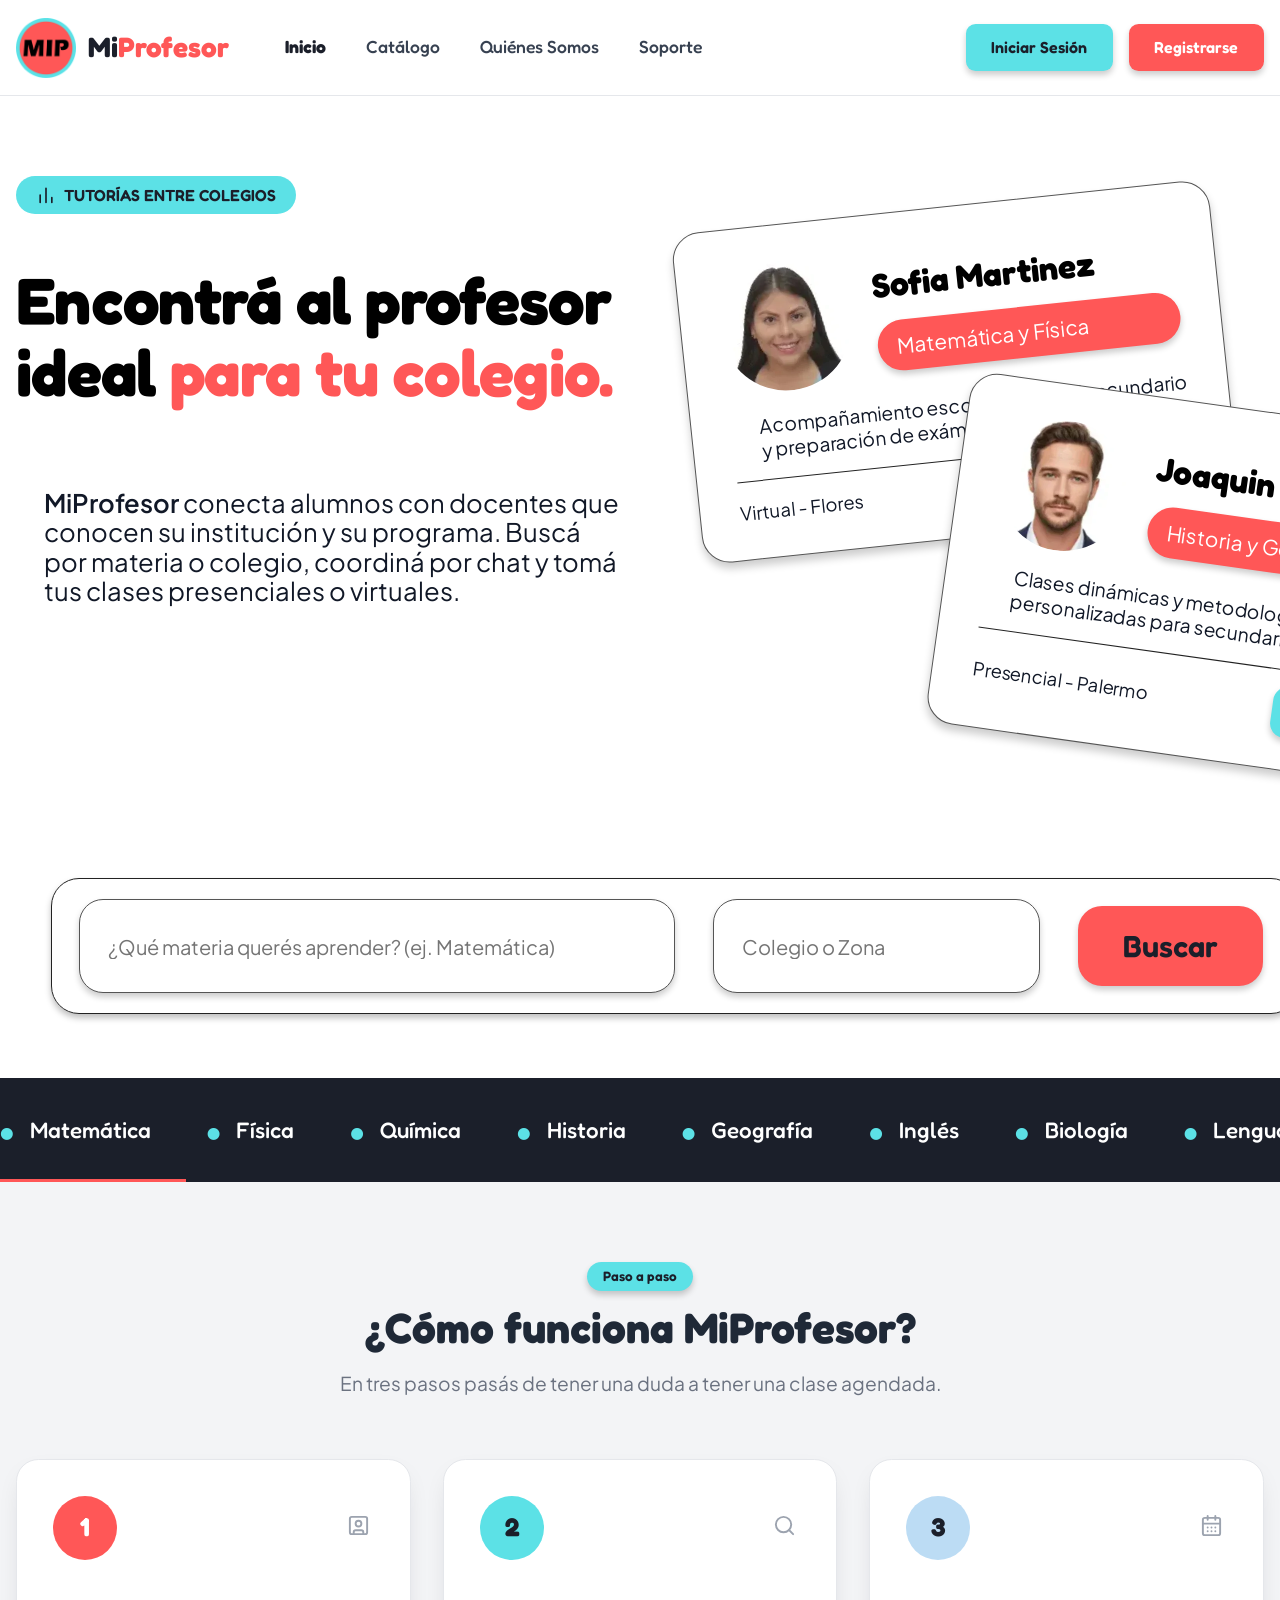
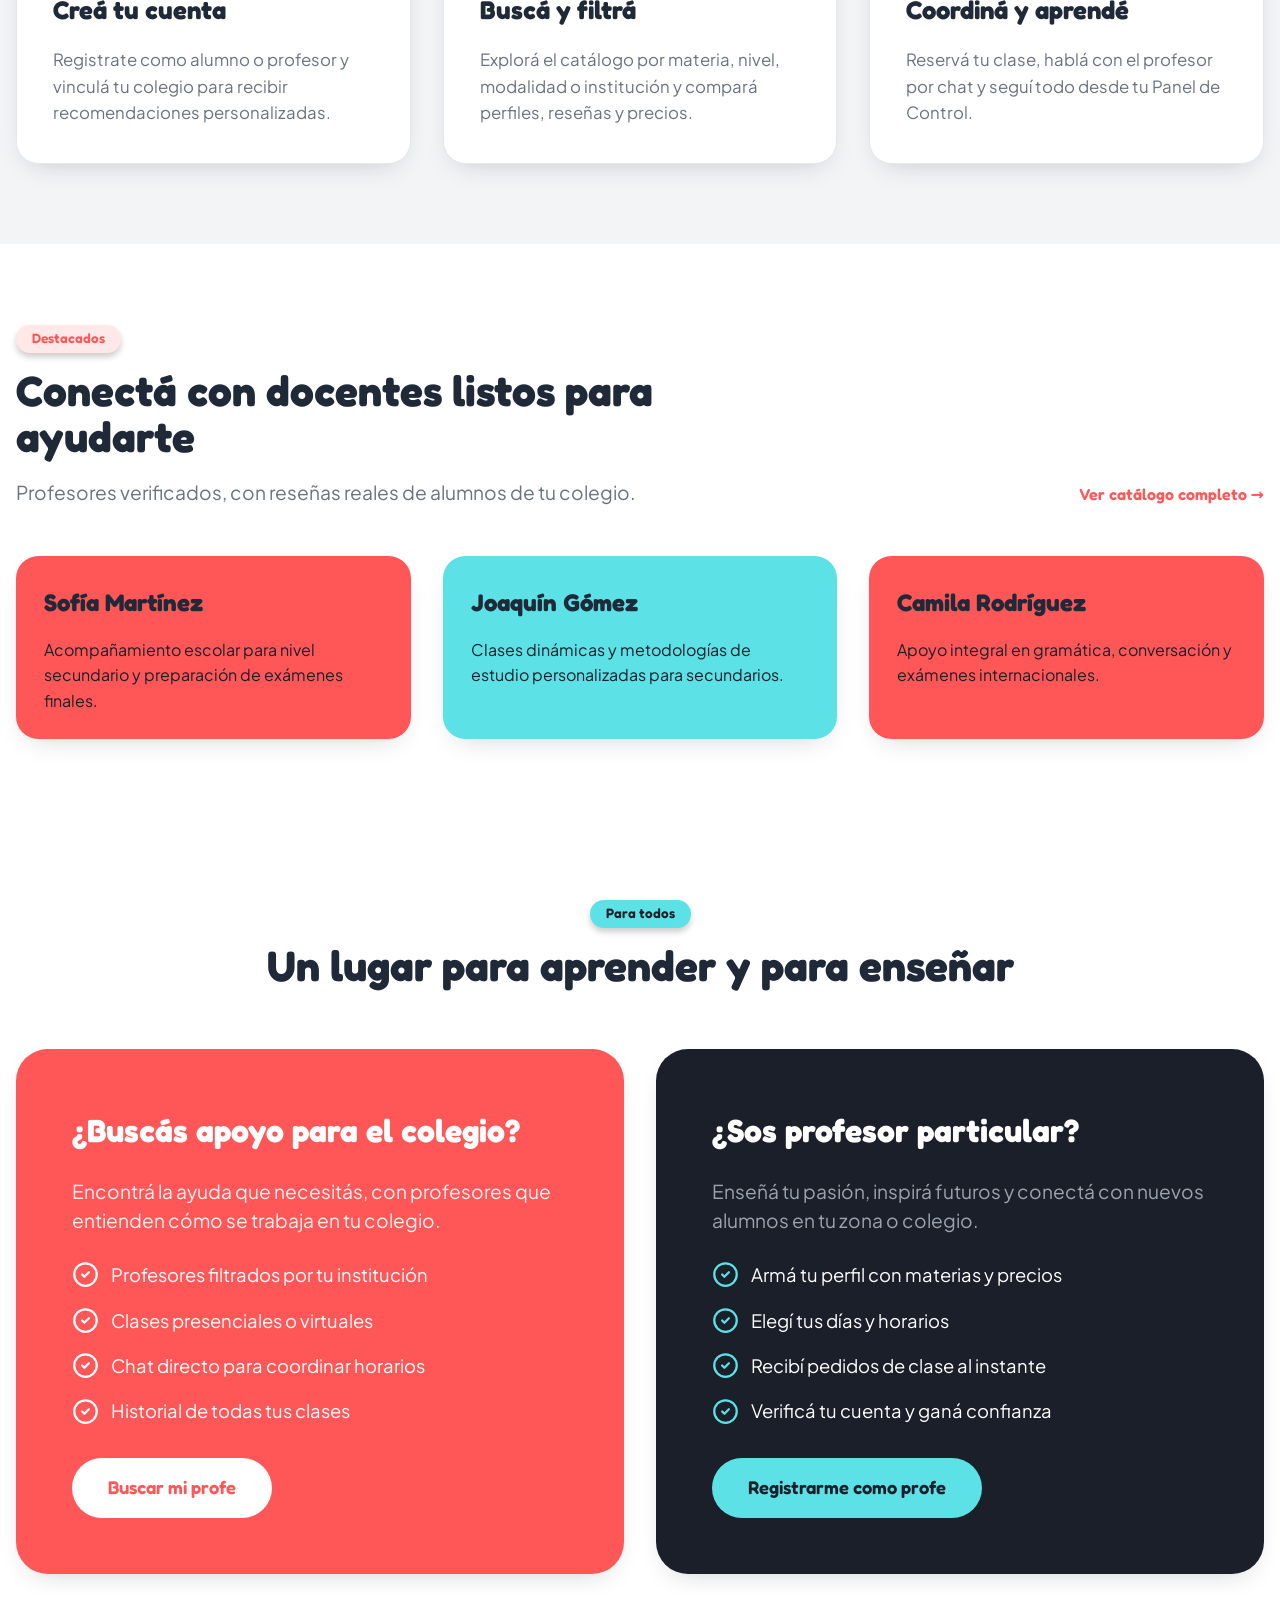
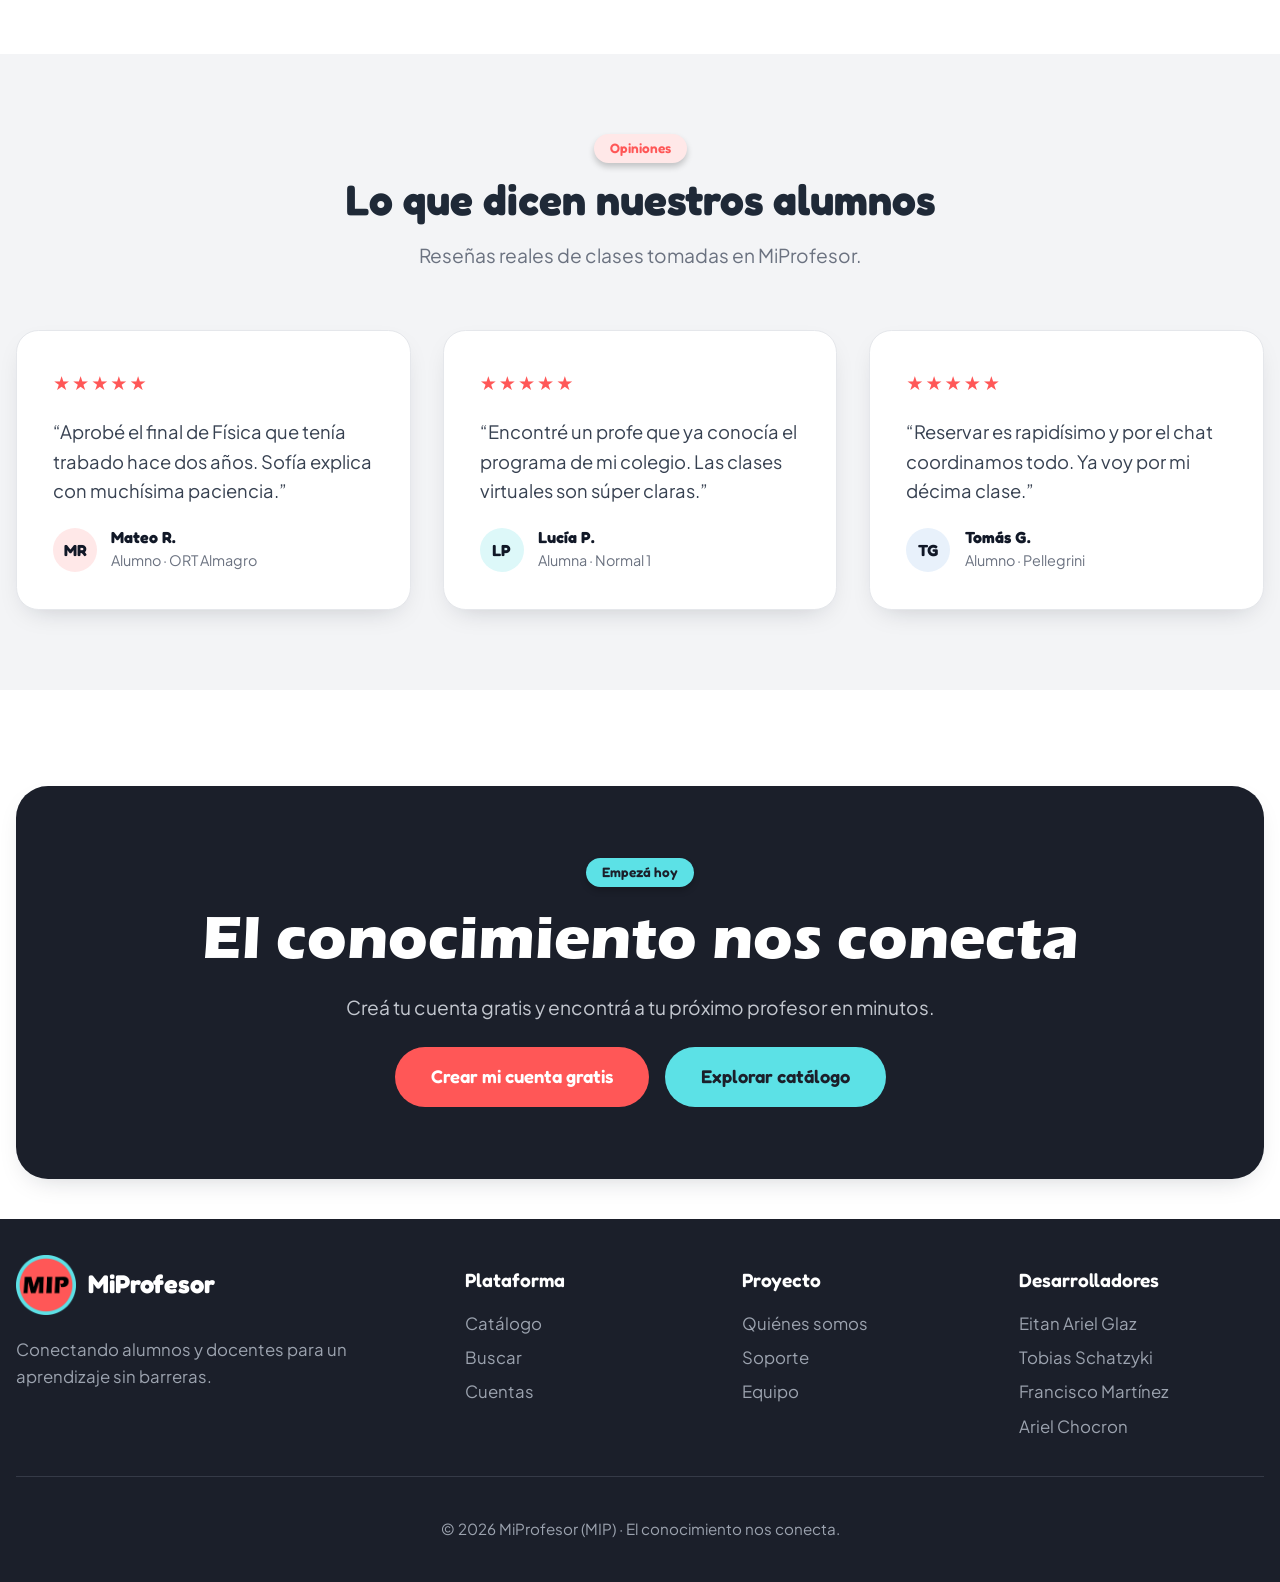
==== index.html @ 4ece67d9 "Sitio estático MiProfesor: landing y soporte desde el diseño de Figma HTML + style.css, con logo, fo" ====
<!DOCTYPE html>
<html lang="es">
<head>
    <meta charset="UTF-8">
    <meta name="viewport" content="width=device-width, initial-scale=1">
    <title>MiProfesor · Encontrá al profesor ideal para tu colegio</title>
    <meta name="description" content="MiProfesor conecta alumnos con docentes que conocen su institución y su programa.">
    <link rel="icon" href="img/logo.png">
    <link rel="stylesheet" href="style.css">
</head>
<body>
    <header class="encabezado">
        <div class="contenedor">
            <a href="index.html" class="marca"><img src="img/logo.png" alt=""><span>Mi<em>Profesor</em></span></a>
            <nav class="menu" aria-label="Principal">
                <a href="index.html" aria-current="page">Inicio</a>
                <a href="#destacados">Catálogo</a>
                <a href="#para-todos">Quiénes Somos</a>
                <a href="soporte.html">Soporte</a>
            </nav>
            <div class="acciones">
                <a href="#" class="boton celeste chico">Iniciar Sesión</a>
                <a href="#" class="boton coral chico">Registrarse</a>
            </div>
        </div>
    </header>

    <main>
        <section class="hero">
            <div class="contenedor">
                <div>
                    <span class="etiqueta"><img class="icono" src="icons/chart-tinta.svg" alt="">Tutorías entre colegios</span>
                    <h1>Encontrá al profesor ideal <span>para tu colegio.</span></h1>
                    <p><b>MiProfesor</b> conecta alumnos con docentes que conocen su institución y su programa. Buscá por materia o colegio, coordiná por chat y tomá tus clases presenciales o virtuales.</p>
                </div>

                <div class="tarjetasHero">
                    <article class="tarjetaProfe uno">
                        <div class="cabeza">
                            <img src="img/sofia.webp" alt="Foto de Sofía Martínez">
                            <div>
                                <h3>Sofia Martinez</h3>
                                <span class="materia">Matemática y Física</span>
                            </div>
                        </div>
                        <p class="descripcion">Acompañamiento escolar para nivel secundario y preparación de exámenes finales.</p>
                        <div class="pie"><span>Virtual - Flores</span></div>
                    </article>
                    <article class="tarjetaProfe dos">
                        <div class="cabeza">
                            <img src="img/joaquin.webp" alt="Foto de Joaquín Gómez">
                            <div>
                                <h3>Joaquin Gomez</h3>
                                <span class="materia">Historia y Geografía</span>
                            </div>
                        </div>
                        <p class="descripcion">Clases dinámicas y metodologías de estudio personalizadas para secundarios.</p>
                        <div class="pie"><span>Presencial - Palermo</span><a href="#" class="boton celeste">Contactar</a></div>
                    </article>
                </div>

                <form class="buscador" role="search" action="#">
                    <input type="search" name="materia" placeholder="¿Qué materia querés aprender? (ej. Matemática)" aria-label="Materia">
                    <input type="search" name="zona" placeholder="Colegio o Zona" aria-label="Colegio o zona">
                    <button type="submit" class="boton coral">Buscar</button>
                </form>
            </div>
        </section>

        <div class="franja" aria-hidden="true">
            <ul>
                <li>Matemática</li><li>Física</li><li>Química</li><li>Historia</li><li>Geografía</li><li>Inglés</li><li>Biología</li><li>Lengua y Literatura</li><li>Programación</li><li>Economía</li>
                <li>Matemática</li><li>Física</li><li>Química</li><li>Historia</li><li>Geografía</li><li>Inglés</li><li>Biología</li><li>Lengua y Literatura</li><li>Programación</li><li>Economía</li>
            </ul>
        </div>

        <section class="seccion gris">
            <div class="contenedor">
                <div class="cabecera">
                    <span class="etiqueta">Paso a paso</span>
                    <h2>¿Cómo funciona MiProfesor?</h2>
                    <p class="bajada">En tres pasos pasás de tener una duda a tener una clase agendada.</p>
                </div>
                <ol class="grilla3" style="list-style:none;margin:0;padding:0">
                    <li class="card paso">
                        <div class="arriba"><span class="numero n1">1</span><img class="icono" src="icons/user-gris.svg" alt=""></div>
                        <h3>Creá tu cuenta</h3>
                        <p>Registrate como alumno o profesor y vinculá tu colegio para recibir recomendaciones personalizadas.</p>
                    </li>
                    <li class="card paso">
                        <div class="arriba"><span class="numero n2">2</span><img class="icono" src="icons/search-gris.svg" alt=""></div>
                        <h3>Buscá y filtrá</h3>
                        <p>Explorá el catálogo por materia, nivel, modalidad o institución y compará perfiles, reseñas y precios.</p>
                    </li>
                    <li class="card paso">
                        <div class="arriba"><span class="numero n3">3</span><img class="icono" src="icons/calendar-gris.svg" alt=""></div>
                        <h3>Coordiná y aprendé</h3>
                        <p>Reservá tu clase, hablá con el profesor por chat y seguí todo desde tu Panel de Control.</p>
                    </li>
                </ol>
            </div>
        </section>

        <section class="seccion" id="destacados">
            <div class="contenedor">
                <div class="cabecera izquierda">
                    <div>
                        <span class="etiqueta rosa">Destacados</span>
                        <h2>Conectá con docentes listos para ayudarte</h2>
                        <p class="bajada">Profesores verificados, con reseñas reales de alumnos de tu colegio.</p>
                    </div>
                    <a href="#" class="enlace">Ver catálogo completo →</a>
                </div>
                <div class="grilla3">
                    <article class="card destacado coral">
                        <h3>Sofía Martínez</h3>
                        <p>Acompañamiento escolar para nivel secundario y preparación de exámenes finales.</p>
                    </article>
                    <article class="card destacado celeste">
                        <h3>Joaquín Gómez</h3>
                        <p>Clases dinámicas y metodologías de estudio personalizadas para secundarios.</p>
                    </article>
                    <article class="card destacado coral">
                        <h3>Camila Rodríguez</h3>
                        <p>Apoyo integral en gramática, conversación y exámenes internacionales.</p>
                    </article>
                </div>
            </div>
        </section>

        <section class="seccion" id="para-todos">
            <div class="contenedor">
                <div class="cabecera">
                    <span class="etiqueta">Para todos</span>
                    <h2>Un lugar para aprender y para enseñar</h2>
                </div>
                <div class="grilla2">
                    <article class="panel coral">
                        <h3>¿Buscás apoyo para el colegio?</h3>
                        <p>Encontrá la ayuda que necesitás, con profesores que entienden cómo se trabaja en tu colegio.</p>
                        <ul>
                            <li><img class="icono" src="icons/check-blanco.svg" alt="">Profesores filtrados por tu institución</li>
                            <li><img class="icono" src="icons/check-blanco.svg" alt="">Clases presenciales o virtuales</li>
                            <li><img class="icono" src="icons/check-blanco.svg" alt="">Chat directo para coordinar horarios</li>
                            <li><img class="icono" src="icons/check-blanco.svg" alt="">Historial de todas tus clases</li>
                        </ul>
                        <a href="#" class="boton blanco">Buscar mi profe</a>
                    </article>
                    <article class="panel tinta">
                        <h3>¿Sos profesor particular?</h3>
                        <p>Enseñá tu pasión, inspirá futuros y conectá con nuevos alumnos en tu zona o colegio.</p>
                        <ul>
                            <li><img class="icono" src="icons/check-celeste.svg" alt="">Armá tu perfil con materias y precios</li>
                            <li><img class="icono" src="icons/check-celeste.svg" alt="">Elegí tus días y horarios</li>
                            <li><img class="icono" src="icons/check-celeste.svg" alt="">Recibí pedidos de clase al instante</li>
                            <li><img class="icono" src="icons/check-celeste.svg" alt="">Verificá tu cuenta y ganá confianza</li>
                        </ul>
                        <a href="#" class="boton celeste">Registrarme como profe</a>
                    </article>
                </div>
            </div>
        </section>

        <section class="seccion gris">
            <div class="contenedor">
                <div class="cabecera">
                    <span class="etiqueta rosa">Opiniones</span>
                    <h2>Lo que dicen nuestros alumnos</h2>
                    <p class="bajada">Reseñas reales de clases tomadas en MiProfesor.</p>
                </div>
                <div class="grilla3">
                    <figure class="card opinion" style="margin:0">
                        <div class="estrellas" aria-label="5 de 5 estrellas">★★★★★</div>
                        <blockquote>“Aprobé el final de Física que tenía trabado hace dos años. Sofía explica con muchísima paciencia.”</blockquote>
                        <figcaption class="autor"><span class="iniciales c1">MR</span><span><b>Mateo R.</b><small>Alumno · ORT Almagro</small></span></figcaption>
                    </figure>
                    <figure class="card opinion" style="margin:0">
                        <div class="estrellas" aria-label="5 de 5 estrellas">★★★★★</div>
                        <blockquote>“Encontré un profe que ya conocía el programa de mi colegio. Las clases virtuales son súper claras.”</blockquote>
                        <figcaption class="autor"><span class="iniciales c2">LP</span><span><b>Lucía P.</b><small>Alumna · Normal 1</small></span></figcaption>
                    </figure>
                    <figure class="card opinion" style="margin:0">
                        <div class="estrellas" aria-label="5 de 5 estrellas">★★★★★</div>
                        <blockquote>“Reservar es rapidísimo y por el chat coordinamos todo. Ya voy por mi décima clase.”</blockquote>
                        <figcaption class="autor"><span class="iniciales c3">TG</span><span><b>Tomás G.</b><small>Alumno · Pellegrini</small></span></figcaption>
                    </figure>
                </div>
            </div>
        </section>

        <section class="llamado">
            <div class="contenedor">
                <div class="caja">
                    <span class="etiqueta">Empezá hoy</span>
                    <h2>El conocimiento nos conecta</h2>
                    <p>Creá tu cuenta gratis y encontrá a tu próximo profesor en minutos.</p>
                    <div class="botones">
                        <a href="#" class="boton coral">Crear mi cuenta gratis</a>
                        <a href="#destacados" class="boton celeste">Explorar catálogo</a>
                    </div>
                </div>
            </div>
        </section>
    </main>

    <footer class="piePagina">
        <div class="contenedor">
            <div class="columnas">
                <div>
                    <a href="index.html" class="marca"><img src="img/logo.png" alt="">MiProfesor</a>
                    <p>Conectando alumnos y docentes para un aprendizaje sin barreras.</p>
                </div>
                <div>
                    <h4>Plataforma</h4>
                    <ul><li><a href="#">Catálogo</a></li><li><a href="#">Buscar</a></li><li><a href="#">Cuentas</a></li></ul>
                </div>
                <div>
                    <h4>Proyecto</h4>
                    <ul><li><a href="#">Quiénes somos</a></li><li><a href="soporte.html">Soporte</a></li><li><a href="#">Equipo</a></li></ul>
                </div>
                <div>
                    <h4>Desarrolladores</h4>
                    <ul><li>Eitan Ariel Glaz</li><li>Tobias Schatzyki</li><li>Francisco Martínez</li><li>Ariel Chocron</li></ul>
                </div>
            </div>
            <p class="legal">© 2026 MiProfesor (MIP) · El conocimiento nos conecta.</p>
        </div>
    </footer>
</body>
</html>
---- style.css ----
/* ===== Fuentes (copiadas de MIPROFE-MIP/wwwroot/fonts) ===== */
@font-face { font-family: 'Plus Jakarta Sans'; font-weight: 200 800; font-display: swap; src: url('fonts/plusJakartaSansLatin.woff2') format('woff2'); unicode-range: U+0000-00FF, U+0131, U+0152-0153, U+02BB-02BC, U+02C6, U+02DA, U+02DC, U+2000-206F, U+20AC, U+2122, U+2212; }
@font-face { font-family: 'Plus Jakarta Sans'; font-weight: 200 800; font-display: swap; src: url('fonts/plusJakartaSansLatinExt.woff2') format('woff2'); unicode-range: U+0100-02BA, U+02BD-02C5, U+02C7-02CC, U+02CE-02D7, U+02DD-02FF, U+1E00-1EFF, U+20A0-20C0; }
@font-face { font-family: 'Fredoka'; font-weight: 300 700; font-display: swap; src: url('fonts/fredokaLatin.woff2') format('woff2'); unicode-range: U+0000-00FF, U+0131, U+0152-0153, U+02BB-02BC, U+02C6, U+02DA, U+02DC, U+2000-206F, U+20AC, U+2122, U+2212; }
@font-face { font-family: 'Fredoka'; font-weight: 300 700; font-display: swap; src: url('fonts/fredokaLatinExt.woff2') format('woff2'); unicode-range: U+0100-02BA, U+02BD-02C5, U+02C7-02CC, U+02CE-02D7, U+02DD-02FF, U+1E00-1EFF, U+20A0-20C0; }
@font-face { font-family: 'Eras Bold ITC'; font-weight: 100 900; font-display: swap; src: url('fonts/erasBoldItc.woff2') format('woff2'); }

:root {
    --coral: #FF5757;
    --coralSuave: #FFE8E8;
    --celeste: #5CE1E6;
    --celesteSuave: #DDF8F9;
    --azulSuave: #BCDCF4;
    --tinta: #1B1F2A;
    --titulo: #1F2937;
    --texto: #111827;
    --textoSuave: #6B7280;
    --fondoGris: #F3F4F6;
    --borde: #E5E7EB;
    --exito: #22A04B;

    --fTexto: 'Plus Jakarta Sans', system-ui, sans-serif;
    --fMarca: 'Fredoka', system-ui, sans-serif;
    --fEras: 'Eras Bold ITC', 'Fredoka', sans-serif;

    --sombraPill: 0 4px 6px rgba(0, 0, 0, .2);
    --sombraCard: 0 10px 28px -14px rgba(17, 24, 39, .25);
    --ancho: 1632px;
}

*, *::before, *::after { box-sizing: border-box; }
html { scroll-behavior: smooth; }
body { margin: 0; font-family: var(--fTexto); color: var(--texto); background: #fff; line-height: 1.6; }
img { max-width: 100%; display: block; }
a { color: inherit; text-decoration: none; }
h1, h2, h3, p { margin: 0; }
button, input, select, textarea { font: inherit; color: inherit; }
:focus-visible { outline: 3px solid var(--celeste); outline-offset: 3px; }

.contenedor { width: min(var(--ancho), 100% - 32px); margin-inline: auto; }

/* ===== Íconos (SVG en /icons, un archivo por color) ===== */
.icono { display: inline-block; width: 1.25em; height: 1.25em; flex: none; }

/* ===== Botones y etiquetas ===== */
.boton { white-space: nowrap; display: inline-flex; align-items: center; justify-content: center; gap: .5rem; border: 0; border-radius: 999px; padding: .95rem 2.25rem; font-family: var(--fMarca); font-weight: 600; font-size: 1.15rem; cursor: pointer; transition: transform .15s, filter .15s; }
.boton:hover { transform: translateY(-1px); filter: brightness(1.05); }
.boton.coral { background: var(--coral); color: #fff; }
.boton.celeste { background: var(--celeste); color: var(--tinta); }
.boton.blanco { background: #fff; color: var(--coral); }
.boton.chico { padding: .7rem 1.6rem; font-size: 1rem; border-radius: .6rem; box-shadow: var(--sombraPill); }

.etiqueta { display: inline-block; padding: .3rem 1rem; border-radius: 999px; font-family: var(--fMarca); font-weight: 600; font-size: .85rem; line-height: 1.4; box-shadow: var(--sombraPill); background: var(--celeste); color: var(--tinta); }
.etiqueta.rosa { background: var(--coralSuave); color: var(--coral); }

/* ===== Encabezado ===== */
.encabezado { position: sticky; top: 0; z-index: 10; background: #fff; border-bottom: 1px solid var(--borde); }
.encabezado .contenedor { display: flex; align-items: center; gap: 3.5rem; min-height: 95px; }
.marca { display: flex; align-items: center; gap: .75rem; font-family: var(--fMarca); font-weight: 700; font-size: 1.75rem; color: var(--tinta); }
.marca img { width: 60px; height: 60px; }
.marca em { font-style: normal; color: var(--coral); }
.menu { display: flex; gap: 2.5rem; font-family: var(--fMarca); font-weight: 500; font-size: 1.1rem; color: #374151; }
.menu a:hover, .menu a[aria-current] { color: var(--tinta); font-weight: 700; }
.acciones { margin-left: auto; display: flex; align-items: center; gap: 1rem; }
.chipUsuario { padding: .55rem 1rem; border-radius: 999px; background: #F3F4F6; box-shadow: var(--sombraPill); font-size: .95rem; }
.botonLupa { width: 46px; height: 46px; border-radius: 50%; border: 1.5px solid var(--borde); background: #fff; display: grid; place-items: center; cursor: pointer; font-size: 1.1rem; }
.contador { display: grid; place-items: center; width: 1.4rem; height: 1.4rem; border-radius: 50%; background: #fff; color: var(--coral); font-size: .75rem; }
.avatar { width: 46px; height: 46px; border-radius: 50%; display: grid; place-items: center; background: var(--celeste); font-family: var(--fMarca); font-weight: 700; color: var(--tinta); }

/* ===== Hero landing ===== */
.hero { padding: 80px 0 64px; overflow: hidden; }
.hero .contenedor { display: grid; grid-template-columns: 1fr 1fr; gap: 2rem; width: min(1700px, 100% - 32px); }
.hero .etiqueta { display: inline-flex; align-items: center; gap: .5rem; font-size: 1rem; padding: .5rem 1.25rem; box-shadow: none; text-transform: uppercase; }
.hero h1 { margin: 50px 0 80px; font-family: var(--fMarca); font-weight: 700; font-size: clamp(2.6rem, 1.2rem + 3.6vw, 5.4rem); line-height: 1.1; color: #000; letter-spacing: -.01em; }
.hero h1 span { color: var(--coral); }
.hero p { max-width: 48rem; padding-left: 1.75rem; font-size: clamp(1.15rem, .8rem + 1vw, 2rem); line-height: 1.15; }
.hero p b { font-weight: 600; }

.tarjetasHero { position: relative; min-height: 600px; }
.tarjetaProfe { position: absolute; width: 540px; padding: 2.25rem 2.5rem 2rem; background: #fff; border: 1.5px solid #555; border-radius: 1.75rem; box-shadow: 0 6px 8px rgba(0, 0, 0, .2); }
.tarjetaProfe.uno { top: 30px; left: 30px; transform: rotate(-6deg); }
.tarjetaProfe.dos { top: 230px; left: 290px; transform: rotate(8deg); }
.tarjetaProfe .cabeza { display: grid; grid-template-columns: 130px 1fr; gap: 1.5rem; align-items: center; }
.tarjetaProfe img { width: 130px; height: 130px; border-radius: 50%; object-fit: cover; }
.tarjetaProfe h3 { font-family: var(--fMarca); font-weight: 700; font-size: 2.1rem; color: #000; }
.tarjetaProfe .materia { display: block; margin-top: .6rem; padding: .55rem 1.2rem; border-radius: 999px; background: var(--coral); color: #fff; font-size: 1.3rem; box-shadow: var(--sombraPill); }
.tarjetaProfe .descripcion { margin-top: 1.25rem; padding-bottom: 1.1rem; border-bottom: 1.5px solid #222; font-size: 1.2rem; line-height: 1.25; }
.tarjetaProfe .pie { display: flex; justify-content: space-between; align-items: center; margin-top: 1rem; font-size: 1.15rem; }
.tarjetaProfe .boton { padding: .6rem 1.75rem; border-radius: .9rem; font-size: 1.25rem; font-family: var(--fTexto); font-weight: 500; box-shadow: var(--sombraPill); }

.buscador { grid-column: 1 / -1; display: flex; gap: 2.4rem; align-items: center; width: min(1248px, 100%); margin: 70px 0 0 35px; padding: 20px 35px 20px 27px; border: 1.5px solid #222; border-radius: 1.75rem; box-shadow: 0 4px 6px rgba(0, 0, 0, .25); }
.buscador input { min-width: 0; height: 94px; padding: 0 1.75rem; border: 1.5px solid #555; border-radius: 1.5rem; box-shadow: 0 4px 6px rgba(0, 0, 0, .2); font-size: 1.25rem; background: #fff; }
.buscador input:first-child { flex: 2; }
.buscador input:nth-child(2) { flex: 1; }
.buscador .boton { padding: 1rem 2.8rem; font-size: 1.9rem; color: var(--tinta); box-shadow: var(--sombraPill); border-radius: 1.5rem; }

/* ===== Franja oscura de materias ===== */
.franja { position: relative; background: var(--tinta); color: #fff; overflow: hidden; height: 104px; display: flex; align-items: center; }
.franja::after { content: ''; position: absolute; left: 0; bottom: 0; width: 186px; height: 3px; background: var(--coral); }
.franja ul { display: flex; gap: 3.5rem; margin: 0; padding: 0; list-style: none; white-space: nowrap; font-family: var(--fMarca); font-size: 1.4rem; font-weight: 500; animation: deslizar 40s linear infinite; }
.franja li::before { content: '●'; color: var(--celeste); margin-right: 1rem; font-size: .7em; vertical-align: middle; }
@keyframes deslizar { to { transform: translateX(-50%); } }

/* ===== Secciones ===== */
.seccion { padding: 80px 0; }
.seccion.gris { background: var(--fondoGris); }
.cabecera { text-align: center; margin-bottom: 60px; }
.cabecera.izquierda { text-align: left; display: flex; justify-content: space-between; align-items: end; gap: 2rem; margin-bottom: 48px; }
.cabecera h2, .titulo { margin-top: .9rem; font-family: var(--fMarca); font-weight: 700; font-size: clamp(2rem, 1.3rem + 1.7vw, 3rem); line-height: 1.1; color: var(--titulo); }
.cabecera .bajada { margin-top: 1rem; font-size: 1.2rem; color: var(--textoSuave); }
.cabecera.izquierda h2 { max-width: 15em; }
.enlace { font-family: var(--fMarca); font-weight: 600; color: var(--coral); white-space: nowrap; }
.enlace:hover { text-decoration: underline; }

.grilla3 { display: grid; grid-template-columns: repeat(3, 1fr); gap: 2rem; }
.card { background: #fff; border: 1px solid var(--borde); border-radius: 1.4rem; box-shadow: var(--sombraCard); padding: 36px; }
.card h3 { font-family: var(--fMarca); font-weight: 700; font-size: 1.6rem; color: var(--titulo); }
.card p { color: var(--textoSuave); font-size: 1.05rem; }

/* Pasos */
.paso .arriba { display: flex; justify-content: space-between; align-items: start; margin-bottom: 30px; }
.numero { width: 64px; height: 64px; border-radius: 50%; display: grid; place-items: center; font-family: var(--fMarca); font-weight: 700; font-size: 1.6rem; color: var(--tinta); }
.numero.n1 { background: var(--coral); color: #fff; }
.numero.n2 { background: var(--celeste); }
.numero.n3 { background: var(--azulSuave); }
.paso .icono { color: #9CA3AF; font-size: 1.15rem; margin: 18px 4px 0 0; }
.paso h3 { margin-bottom: 1rem; }

/* Destacados */
.destacado { padding: 28px 28px 26px; border: 0; }
.destacado.coral { background: var(--coral); }
.destacado.celeste { background: var(--celeste); }
.destacado h3 { font-size: 1.5rem; margin-bottom: .9rem; }
.destacado p { color: var(--tinta); font-size: 1rem; max-width: 30em; }

/* Para todos */
.grilla2 { display: grid; grid-template-columns: 1fr 1fr; gap: 2rem; }
.panel { border-radius: 2rem; padding: 56px; color: #fff; box-shadow: var(--sombraCard); }
.panel.coral { background: var(--coral); }
.panel.tinta { background: var(--tinta); }
.panel h3 { font-family: var(--fMarca); font-weight: 700; font-size: clamp(1.7rem, 1.2rem + 1vw, 2.3rem); }
.panel > p { margin: 1.25rem 0 1.5rem; font-size: 1.2rem; line-height: 1.55; opacity: .92; max-width: 36em; }
.panel.tinta > p { color: #9CA3AF; opacity: 1; }
.panel ul { list-style: none; margin: 0 0 2rem; padding: 0; display: grid; gap: 1rem; font-size: 1.15rem; }
.panel li { display: flex; align-items: center; gap: .75rem; }
.panel li .icono { font-size: 1.35rem; }

/* Opiniones */
.opinion .estrellas { color: var(--coral); font-size: 1.2rem; letter-spacing: .1em; }
.opinion blockquote { margin: 1.2rem 0 1.4rem; font-size: 1.15rem; color: #374151; line-height: 1.6; }
.autor { display: flex; align-items: center; gap: .9rem; }
.iniciales { width: 44px; height: 44px; border-radius: 50%; display: grid; place-items: center; font-family: var(--fMarca); font-weight: 700; }
.iniciales.c1 { background: var(--coralSuave); }
.iniciales.c2 { background: var(--celesteSuave); }
.iniciales.c3 { background: #E8F1FB; }
.autor b { display: block; font-family: var(--fMarca); line-height: 1.2; }
.autor small { color: var(--textoSuave); font-size: .9rem; }

/* Llamado final */
.llamado { padding: 96px 0 40px; }
.llamado .caja { background: var(--tinta); color: #fff; border-radius: 2rem; padding: 72px 32px; text-align: center; box-shadow: var(--sombraCard); }
.llamado h2 { margin: 1.2rem 0 1.4rem; font-family: var(--fEras); font-weight: 400; font-size: clamp(2.2rem, 1rem + 3.5vw, 4.4rem); line-height: 1.05; }
.llamado p { color: #C3C7CF; font-size: 1.2rem; }
.llamado .botones { display: flex; justify-content: center; flex-wrap: wrap; gap: 1rem; margin-top: 1.5rem; }

/* ===== Pie ===== */
.piePagina .contenedor { width: min(1536px, 100% - 32px); }
.piePagina { background: var(--tinta); color: #9CA3AF; padding: 36px 0 40px; }
.piePagina .columnas { display: grid; grid-template-columns: 1.7fr 1fr 1fr 1fr; gap: 2rem; padding: 0 0 36px; border-bottom: 1px solid #353a47; }
.piePagina .marca { color: #fff; font-size: 1.6rem; }
.piePagina .marca img { width: 60px; height: 60px; }
.piePagina .columnas > div:first-child p { margin-top: 1.4rem; max-width: 20em; font-size: 1.05rem; }
.piePagina h4 { margin: 10px 0 1rem; font-family: var(--fMarca); font-weight: 600; font-size: 1.2rem; color: #fff; }
.piePagina ul { list-style: none; margin: 0; padding: 0; display: grid; gap: .45rem; font-size: 1.05rem; }
.piePagina a:hover { color: #fff; }
.piePagina .legal { text-align: center; margin-top: 40px; font-size: .95rem; }

/* ===== Soporte ===== */
.heroSoporte { background: var(--tinta); color: #fff; text-align: center; padding: 104px 0 200px; }
.heroSoporte h1 { margin: 1.5rem 0 1.25rem; font-family: var(--fEras); font-weight: 400; font-size: clamp(2.2rem, 1rem + 4vw, 4.6rem); line-height: 1.1; }
.heroSoporte p { color: #C3C7CF; font-size: 1.25rem; }
.buscaAyuda { display: flex; align-items: center; gap: 1rem; width: min(820px, 100%); margin: 28px auto 0; padding: 8px 10px 8px 28px; background: #fff; border-radius: 999px; color: #9CA3AF; }
.buscaAyuda input { flex: 1; min-width: 0; border: 0; outline: 0; font-size: 1.1rem; color: var(--texto); background: none; }
.buscaAyuda .boton { padding: .75rem 1.75rem; font-size: 1.05rem; }

.ayudas { margin-top: -96px; padding-bottom: 32px; align-items: start; }
.ayudas .icono { font-size: 1.6rem; }
.ayudas .cuadro { width: 64px; height: 64px; border-radius: 1rem; display: grid; place-items: center; margin-bottom: 28px; }
.cuadro.c1 { background: var(--coralSuave); color: var(--coral); }
.cuadro.c2 { background: var(--celesteSuave); color: #0E7490; }
.cuadro.c3 { background: #E8F1FB; color: var(--tinta); }
.ayudas h3 { margin-bottom: 1rem; }
.ayudas .enlace { display: inline-block; margin-top: 1.1rem; font-size: 1.1rem; }

.faq { display: grid; grid-template-columns: 280px 1fr; gap: 48px; width: min(1240px, 100% - 32px); }
.filtros { display: grid; gap: 8px; align-content: start; }
.filtros button { text-align: left; padding: .7rem 1.25rem; border-radius: .6rem; border: 1.5px solid var(--borde); background: #fff; font-family: var(--fMarca); font-weight: 600; color: #374151; cursor: pointer; }
.filtros button[aria-pressed="true"] { background: var(--coral); border-color: var(--coral); color: #fff; }
.preguntas { display: grid; gap: 15px; }
.preguntas details { border: 1.5px solid var(--borde); border-radius: 1rem; background: #fff; }
.preguntas details[open] { border-color: var(--coral); box-shadow: var(--sombraCard); }
.preguntas summary { display: flex; justify-content: space-between; align-items: center; gap: 1rem; padding: 24px 28px; font-family: var(--fMarca); font-weight: 600; font-size: 1.2rem; cursor: pointer; list-style: none; }
.preguntas summary::-webkit-details-marker { display: none; }
.preguntas summary .flecha { width: 36px; height: 36px; border-radius: 50%; display: grid; place-items: center; background: var(--fondoGris); font-size: .9rem; transition: transform .2s; }
.preguntas details[open] summary { color: var(--coral); padding-bottom: 12px; }
.preguntas details[open] .flecha { background: var(--coral); transform: rotate(180deg); }
.preguntas details[open] .flecha .icono { filter: invert(1); }
.preguntas details p { padding: 0 28px 24px; color: #4B5563; font-size: 1.08rem; }

.contacto { display: grid; grid-template-columns: 1fr 1fr; gap: 3rem; align-items: start; }
.contacto .bajada { margin: 1rem 0 2.5rem; font-size: 1.2rem; color: var(--textoSuave); }
.datos { list-style: none; padding: 0; margin: 0; display: grid; gap: 28px; }
.datos li { display: flex; align-items: center; gap: 1rem; }
.datos .cuadro { width: 56px; height: 56px; border-radius: .9rem; background: #fff; color: var(--coral); display: grid; place-items: center; font-size: 1.3rem; }
.datos b { display: block; font-family: var(--fMarca); font-size: 1.15rem; color: var(--titulo); }
.datos span { color: var(--textoSuave); }

.formulario { padding: 48px; display: grid; grid-template-columns: 1fr 1fr; gap: 28px 18px; }
.formulario label { display: grid; gap: .6rem; font-family: var(--fMarca); font-weight: 600; font-size: .95rem; }
.formulario .ancho { grid-column: 1 / -1; }
.formulario input, .formulario select, .formulario textarea { width: 100%; padding: .85rem 1.25rem; border: 1.5px solid #D1D5DB; border-radius: 999px; background: #fff; font-family: var(--fTexto); font-weight: 400; font-size: 1rem; }
.formulario textarea { border-radius: 1.25rem; min-height: 52px; resize: vertical; }
.formulario select { appearance: none; background: #fff url('icons/chevron-tinta.svg') right 1.25rem center / 1.1rem no-repeat; }
.formulario .casilla { display: flex; align-items: center; gap: .6rem; font-family: var(--fTexto); font-weight: 400; font-size: 1rem; }
.formulario .casilla input { width: 20px; height: 20px; accent-color: var(--coral); }
.formulario .boton { justify-self: start; padding: 1rem 2.25rem; font-size: 1.15rem; }
.aviso { grid-column: 1 / -1; display: flex; justify-content: space-between; align-items: center; padding: .9rem 1.4rem; border: 1.5px solid var(--exito); border-radius: .5rem; background: #F0FAF2; color: var(--exito); }
.aviso[hidden] { display: none; }
.aviso button { border: 0; background: none; color: inherit; cursor: pointer; font-size: 1.2rem; display: grid; }

/* ===== Responsive ===== */
@media (max-width: 1200px) {
    .hero .contenedor { grid-template-columns: 1fr; }
    .tarjetasHero { min-height: 640px; max-width: 860px; }
    .buscador { margin-left: 0; }
    .menu { gap: 1.5rem; }
    .encabezado .contenedor { gap: 2rem; }
}
@media (max-width: 960px) {
    .menu, .chipUsuario { display: none; }
    .grilla3, .grilla2, .contacto, .faq { grid-template-columns: 1fr; }
    .piePagina .columnas { grid-template-columns: 1fr 1fr; padding-inline: 0; }
    .cabecera.izquierda { flex-direction: column; align-items: start; }
    .buscador { flex-wrap: wrap; gap: 1rem; padding: 16px; margin-top: 32px; }
    .buscador input { flex: 1 1 100% !important; height: 64px; }
    .buscador .boton { width: 100%; font-size: 1.4rem; }
}
@media (max-width: 640px) {
    .encabezado .contenedor { min-height: 72px; }
    .marca { font-size: 1.35rem; }
    .marca img { width: 44px; height: 44px; }
    .acciones .boton { padding: .55rem .9rem; font-size: .9rem; }
    .acciones .boton .texto { display: none; }
    .botonLupa, .avatar { width: 40px; height: 40px; }
    .hero { padding-top: 40px; }
    .hero h1 { margin: 28px 0 32px; }
    .hero p { padding-left: 0; }
    .tarjetasHero { min-height: 0; display: grid; gap: 1.5rem; margin-top: 1rem; }
    .tarjetaProfe { position: static; width: auto; transform: none !important; padding: 1.5rem; }
    .tarjetaProfe .cabeza { grid-template-columns: 80px 1fr; gap: 1rem; }
    .tarjetaProfe img { width: 80px; height: 80px; }
    .tarjetaProfe h3 { font-size: 1.5rem; }
    .tarjetaProfe .materia, .tarjetaProfe .descripcion, .tarjetaProfe .pie { font-size: 1rem; }
    .seccion { padding: 56px 0; }
    .card, .panel { padding: 28px; }
    .formulario { grid-template-columns: 1fr; padding: 28px; }
    .piePagina .columnas { grid-template-columns: 1fr; }
    .heroSoporte { padding: 64px 0 150px; }
}
@media (prefers-reduced-motion: reduce) {
    * { animation: none !important; transition: none !important; scroll-behavior: auto !important; }
}
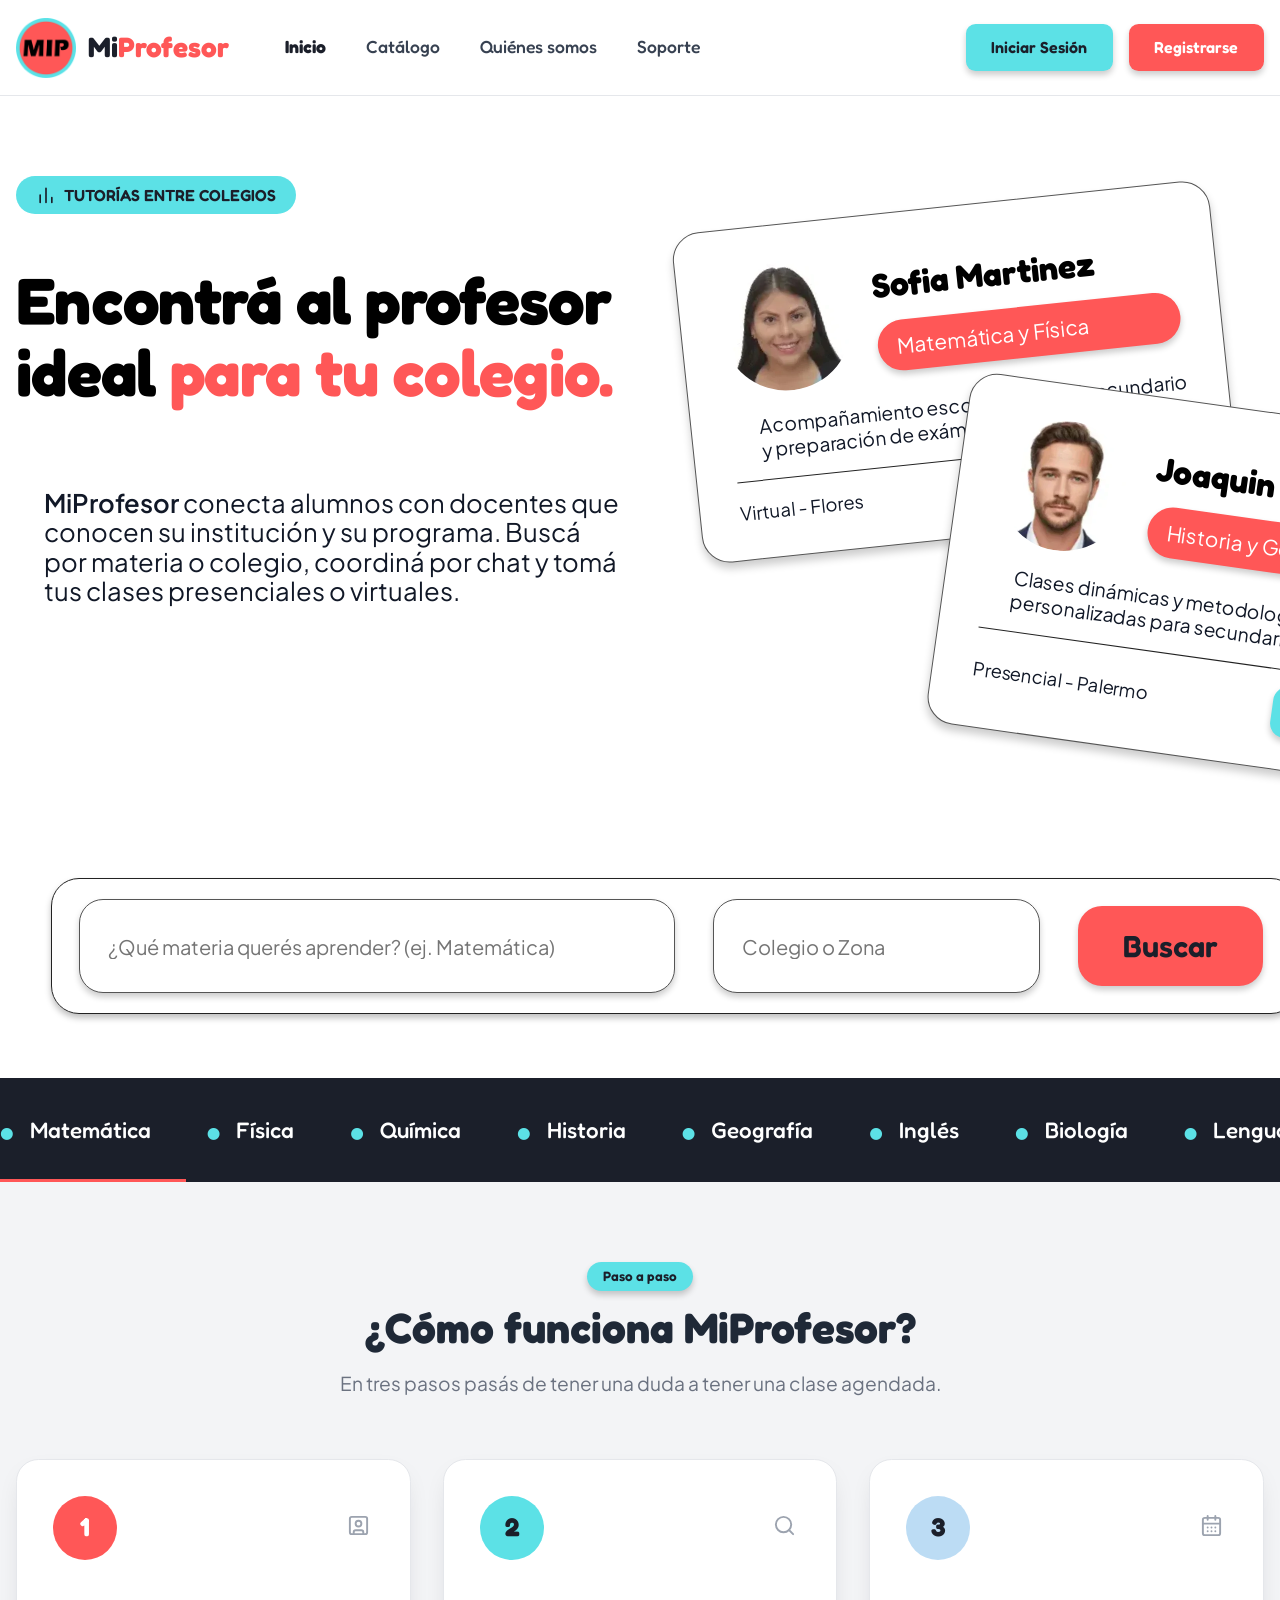
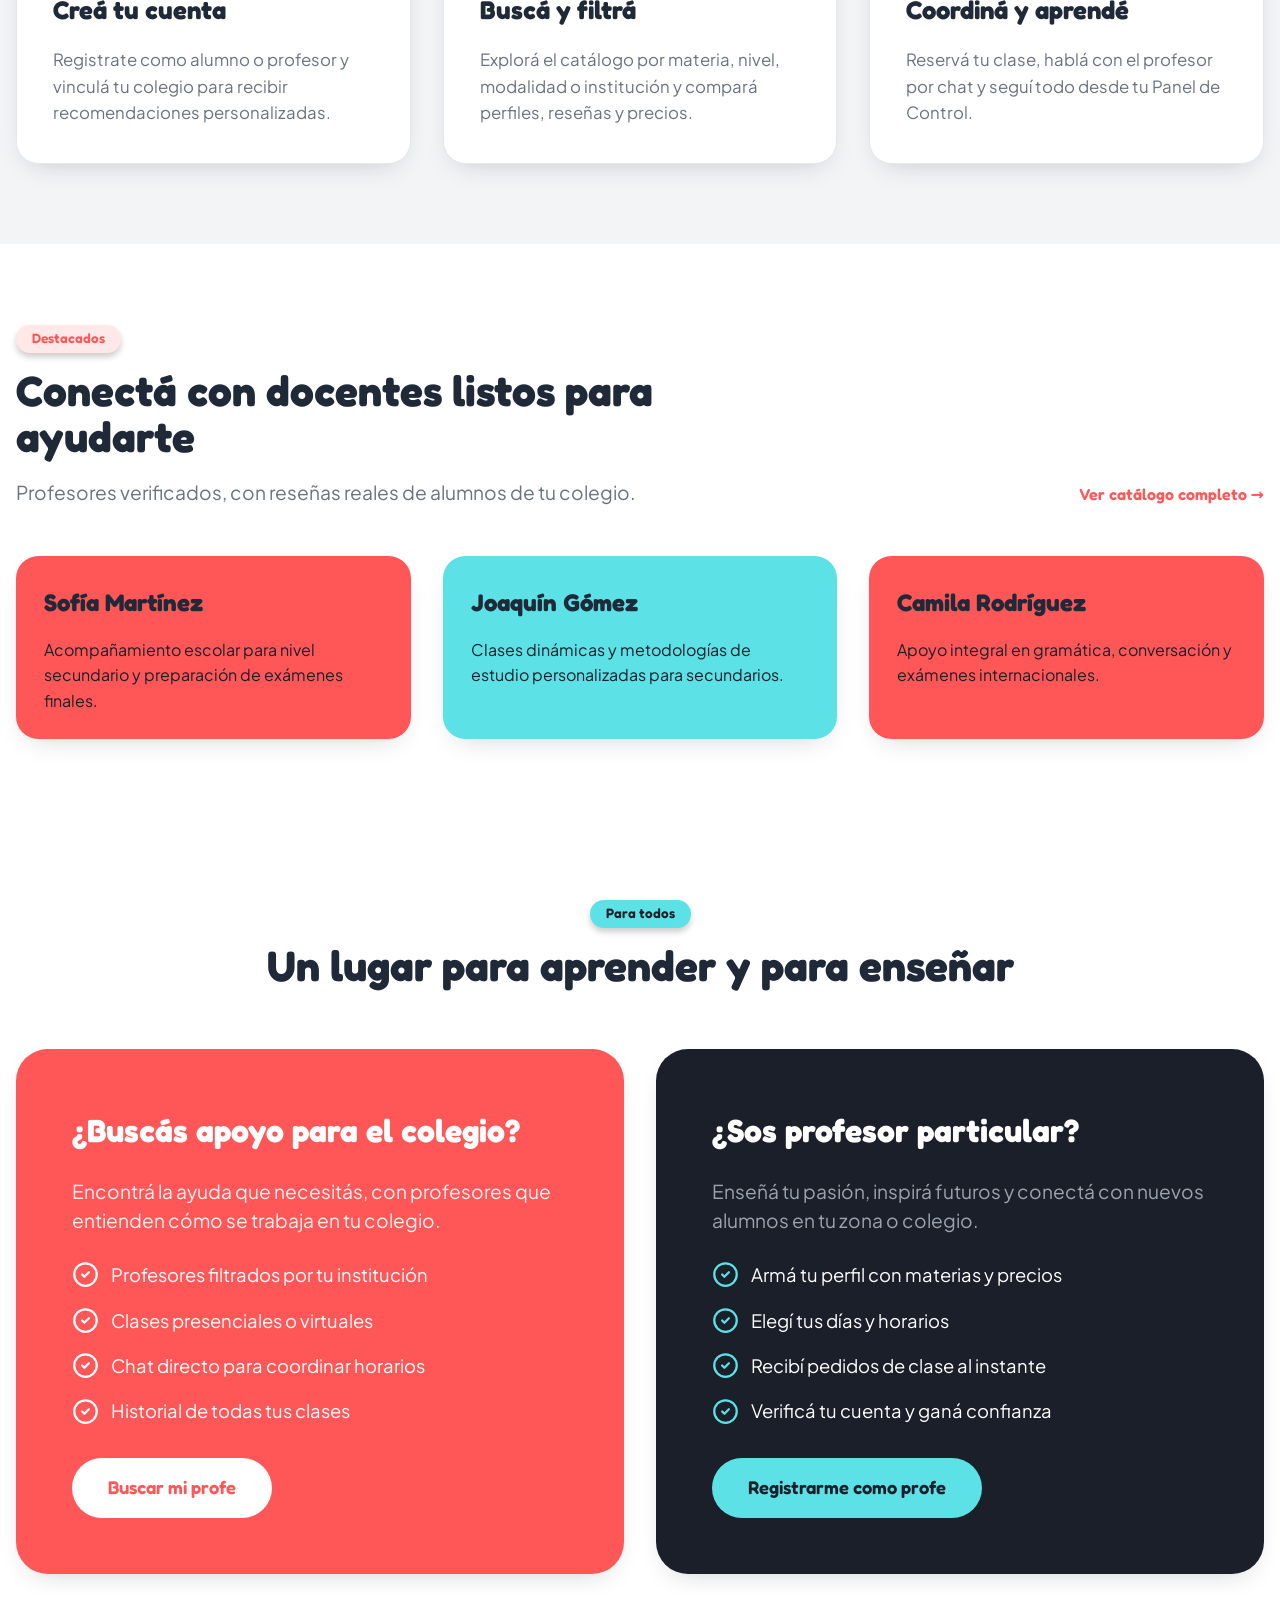
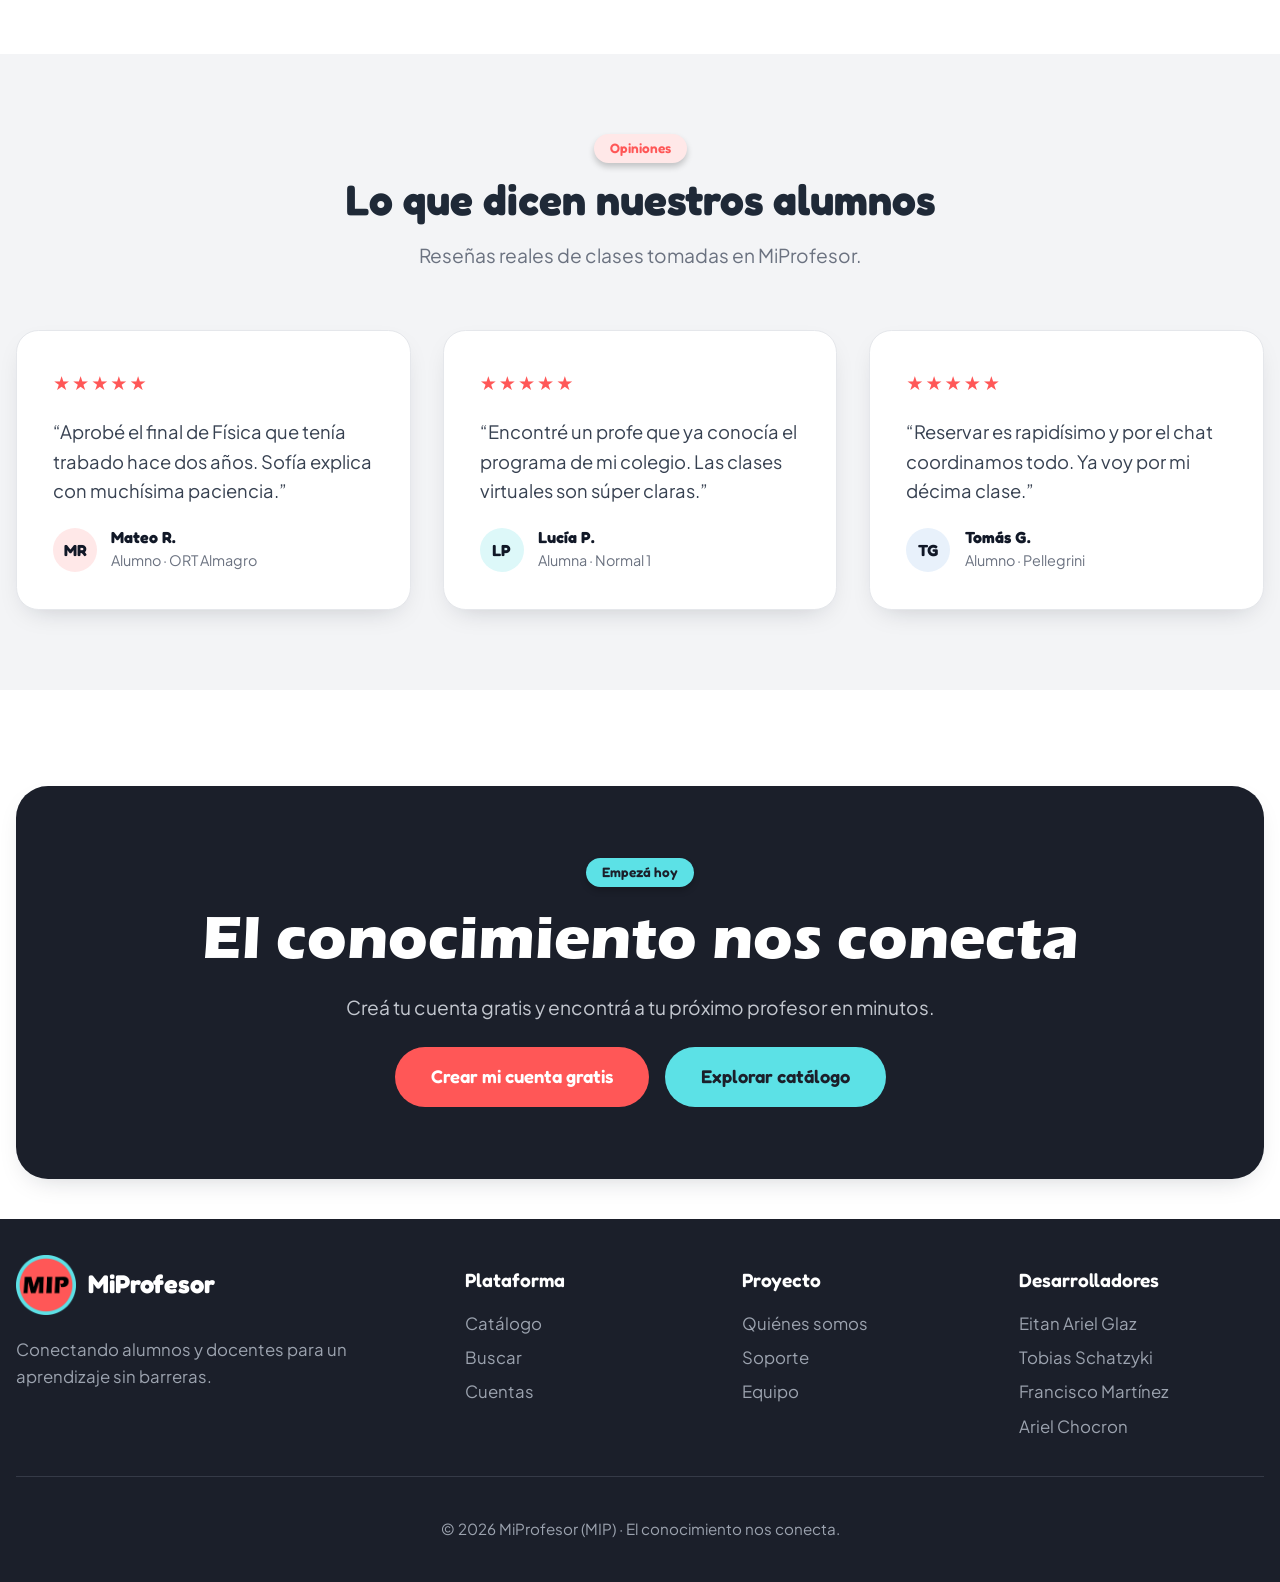
==== commit fd0878fe: "Agrega catálogo, perfiles, registro, inicio de sesión y panel de control Todas las páginas comparten" ====
--- a/index.html
+++ b/index.html
@@ -12,16 +12,8 @@
     <header class="encabezado">
         <div class="contenedor">
             <a href="index.html" class="marca"><img src="img/logo.png" alt=""><span>Mi<em>Profesor</em></span></a>
-            <nav class="menu" aria-label="Principal">
-                <a href="index.html" aria-current="page">Inicio</a>
-                <a href="#destacados">Catálogo</a>
-                <a href="#para-todos">Quiénes Somos</a>
-                <a href="soporte.html">Soporte</a>
-            </nav>
-            <div class="acciones">
-                <a href="#" class="boton celeste chico">Iniciar Sesión</a>
-                <a href="#" class="boton coral chico">Registrarse</a>
-            </div>
+            <nav class="menu" aria-label="Principal"><a href="index.html" aria-current="page">Inicio</a><a href="catalogo.html">Catálogo</a><a href="index.html#para-todos">Quiénes somos</a><a href="soporte.html">Soporte</a></nav>
+            <div class="acciones"><a href="iniciar-sesion.html" class="boton celeste chico">Iniciar Sesión</a><a href="registro.html" class="boton coral chico">Registrarse</a></div>
         </div>
     </header>
 
@@ -39,7 +31,7 @@
                         <div class="cabeza">
                             <img src="img/sofia.webp" alt="Foto de Sofía Martínez">
                             <div>
-                                <h3>Sofia Martinez</h3>
+                                <h2>Sofia Martinez</h2>
                                 <span class="materia">Matemática y Física</span>
                             </div>
                         </div>
@@ -50,16 +42,16 @@
                         <div class="cabeza">
                             <img src="img/joaquin.webp" alt="Foto de Joaquín Gómez">
                             <div>
-                                <h3>Joaquin Gomez</h3>
+                                <h2>Joaquin Gomez</h2>
                                 <span class="materia">Historia y Geografía</span>
                             </div>
                         </div>
                         <p class="descripcion">Clases dinámicas y metodologías de estudio personalizadas para secundarios.</p>
-                        <div class="pie"><span>Presencial - Palermo</span><a href="#" class="boton celeste">Contactar</a></div>
-                    </article>
-                </div>
-
-                <form class="buscador" role="search" action="#">
+                        <div class="pie"><span>Presencial - Palermo</span><a href="perfil.html" class="boton celeste">Contactar</a></div>
+                    </article>
+                </div>
+
+                <form class="buscador" role="search" action="catalogo.html">
                     <input type="search" name="materia" placeholder="¿Qué materia querés aprender? (ej. Matemática)" aria-label="Materia">
                     <input type="search" name="zona" placeholder="Colegio o Zona" aria-label="Colegio o zona">
                     <button type="submit" class="boton coral">Buscar</button>
@@ -109,19 +101,19 @@
                         <h2>Conectá con docentes listos para ayudarte</h2>
                         <p class="bajada">Profesores verificados, con reseñas reales de alumnos de tu colegio.</p>
                     </div>
-                    <a href="#" class="enlace">Ver catálogo completo →</a>
+                    <a href="catalogo.html" class="enlace">Ver catálogo completo →</a>
                 </div>
                 <div class="grilla3">
                     <article class="card destacado coral">
-                        <h3>Sofía Martínez</h3>
+                        <h3><a href="perfil.html">Sofía Martínez</a></h3>
                         <p>Acompañamiento escolar para nivel secundario y preparación de exámenes finales.</p>
                     </article>
                     <article class="card destacado celeste">
-                        <h3>Joaquín Gómez</h3>
+                        <h3><a href="catalogo.html">Joaquín Gómez</a></h3>
                         <p>Clases dinámicas y metodologías de estudio personalizadas para secundarios.</p>
                     </article>
                     <article class="card destacado coral">
-                        <h3>Camila Rodríguez</h3>
+                        <h3><a href="catalogo.html">Camila Rodríguez</a></h3>
                         <p>Apoyo integral en gramática, conversación y exámenes internacionales.</p>
                     </article>
                 </div>
@@ -144,7 +136,7 @@
                             <li><img class="icono" src="icons/check-blanco.svg" alt="">Chat directo para coordinar horarios</li>
                             <li><img class="icono" src="icons/check-blanco.svg" alt="">Historial de todas tus clases</li>
                         </ul>
-                        <a href="#" class="boton blanco">Buscar mi profe</a>
+                        <a href="catalogo.html" class="boton blanco">Buscar mi profe</a>
                     </article>
                     <article class="panel tinta">
                         <h3>¿Sos profesor particular?</h3>
@@ -155,7 +147,7 @@
                             <li><img class="icono" src="icons/check-celeste.svg" alt="">Recibí pedidos de clase al instante</li>
                             <li><img class="icono" src="icons/check-celeste.svg" alt="">Verificá tu cuenta y ganá confianza</li>
                         </ul>
-                        <a href="#" class="boton celeste">Registrarme como profe</a>
+                        <a href="registro.html#profesor" class="boton celeste">Registrarme como profe</a>
                     </article>
                 </div>
             </div>
@@ -195,8 +187,8 @@
                     <h2>El conocimiento nos conecta</h2>
                     <p>Creá tu cuenta gratis y encontrá a tu próximo profesor en minutos.</p>
                     <div class="botones">
-                        <a href="#" class="boton coral">Crear mi cuenta gratis</a>
-                        <a href="#destacados" class="boton celeste">Explorar catálogo</a>
+                        <a href="registro.html" class="boton coral">Crear mi cuenta gratis</a>
+                        <a href="catalogo.html" class="boton celeste">Explorar catálogo</a>
                     </div>
                 </div>
             </div>
@@ -212,13 +204,13 @@
                 </div>
                 <div>
                     <h4>Plataforma</h4>
-                    <ul><li><a href="#">Catálogo</a></li><li><a href="#">Buscar</a></li><li><a href="#">Cuentas</a></li></ul>
+                    <ul><li><a href="catalogo.html">Catálogo</a></li><li><a href="catalogo.html#buscar">Buscar</a></li><li><a href="registro.html">Cuentas</a></li></ul>
                 </div>
                 <div>
                     <h4>Proyecto</h4>
-                    <ul><li><a href="#">Quiénes somos</a></li><li><a href="soporte.html">Soporte</a></li><li><a href="#">Equipo</a></li></ul>
-                </div>
-                <div>
+                    <ul><li><a href="index.html#para-todos">Quiénes somos</a></li><li><a href="soporte.html">Soporte</a></li><li><a href="index.html#equipo">Equipo</a></li></ul>
+                </div>
+                <div id="equipo">
                     <h4>Desarrolladores</h4>
                     <ul><li>Eitan Ariel Glaz</li><li>Tobias Schatzyki</li><li>Francisco Martínez</li><li>Ariel Chocron</li></ul>
                 </div>
--- a/style.css
+++ b/style.css
@@ -82,7 +82,7 @@
 .tarjetaProfe.dos { top: 230px; left: 290px; transform: rotate(8deg); }
 .tarjetaProfe .cabeza { display: grid; grid-template-columns: 130px 1fr; gap: 1.5rem; align-items: center; }
 .tarjetaProfe img { width: 130px; height: 130px; border-radius: 50%; object-fit: cover; }
-.tarjetaProfe h3 { font-family: var(--fMarca); font-weight: 700; font-size: 2.1rem; color: #000; }
+.tarjetaProfe h2 { font-family: var(--fMarca); font-weight: 700; font-size: 2.1rem; color: #000; }
 .tarjetaProfe .materia { display: block; margin-top: .6rem; padding: .55rem 1.2rem; border-radius: 999px; background: var(--coral); color: #fff; font-size: 1.3rem; box-shadow: var(--sombraPill); }
 .tarjetaProfe .descripcion { margin-top: 1.25rem; padding-bottom: 1.1rem; border-bottom: 1.5px solid #222; font-size: 1.2rem; line-height: 1.25; }
 .tarjetaProfe .pie { display: flex; justify-content: space-between; align-items: center; margin-top: 1rem; font-size: 1.15rem; }
@@ -114,7 +114,7 @@
 
 .grilla3 { display: grid; grid-template-columns: repeat(3, 1fr); gap: 2rem; }
 .card { background: #fff; border: 1px solid var(--borde); border-radius: 1.4rem; box-shadow: var(--sombraCard); padding: 36px; }
-.card h3 { font-family: var(--fMarca); font-weight: 700; font-size: 1.6rem; color: var(--titulo); }
+.card h2, .card h3 { font-family: var(--fMarca); font-weight: 700; font-size: 1.6rem; color: var(--titulo); }
 .card p { color: var(--textoSuave); font-size: 1.05rem; }
 
 /* Pasos */
@@ -189,7 +189,7 @@
 .cuadro.c1 { background: var(--coralSuave); color: var(--coral); }
 .cuadro.c2 { background: var(--celesteSuave); color: #0E7490; }
 .cuadro.c3 { background: #E8F1FB; color: var(--tinta); }
-.ayudas h3 { margin-bottom: 1rem; }
+.ayudas h2 { margin-bottom: 1rem; }
 .ayudas .enlace { display: inline-block; margin-top: 1.1rem; font-size: 1.1rem; }
 
 .faq { display: grid; grid-template-columns: 280px 1fr; gap: 48px; width: min(1240px, 100% - 32px); }
@@ -227,6 +227,259 @@
 .aviso { grid-column: 1 / -1; display: flex; justify-content: space-between; align-items: center; padding: .9rem 1.4rem; border: 1.5px solid var(--exito); border-radius: .5rem; background: #F0FAF2; color: var(--exito); }
 .aviso[hidden] { display: none; }
 .aviso button { border: 0; background: none; color: inherit; cursor: pointer; font-size: 1.2rem; display: grid; }
+
+/* ===== Piezas compartidas de las páginas internas ===== */
+.boton.borde { background: #fff; color: var(--tinta); border: 1.5px solid #4B5563; }
+.boton.tinta { background: var(--tinta); color: #fff; }
+.boton.ancho { width: 100%; }
+.fondoGris { background: var(--fondoGris); }
+.insignia { display: inline-flex; align-items: center; gap: .3rem; padding: .3rem .9rem; border-radius: 999px; font-family: var(--fMarca); font-weight: 600; font-size: .9rem; background: var(--celesteSuave); color: #0E7490; }
+.insignia.verde { background: #DCFCE7; color: #15803D; }
+.etiquetaGris { display: inline-block; padding: .35rem .9rem; border-radius: 999px; background: var(--fondoGris); font-family: var(--fMarca); font-weight: 600; font-size: .9rem; color: #374151; }
+.etiquetaGris.coral { background: var(--coral); color: #fff; }
+.iniciales.grande { width: 150px; height: 150px; border-radius: 1.5rem; background: var(--coralSuave); color: var(--coral); font-size: 3.4rem; box-shadow: 0 0 0 5px #fff, 0 0 0 6.5px rgba(17, 24, 39, .14), 0 18px 30px -14px rgba(17, 24, 39, .35); flex: none; }
+.ayudaPie { text-align: center; padding: 56px 0 72px; font-size: 1.2rem; }
+.ayudaPie a { margin-left: .4rem; padding: .3rem .5rem; border-radius: .5rem; background: #fff; font-family: var(--fMarca); font-weight: 600; text-decoration: underline; }
+.campo { display: grid; gap: .6rem; font-family: var(--fMarca); font-weight: 600; font-size: .95rem; }
+.campo select, .campo input { width: 100%; padding: .85rem 1.25rem; border: 1.5px solid #D1D5DB; border-radius: 999px; background: #fff; font-family: var(--fTexto); font-weight: 400; font-size: 1rem; }
+.campo select { appearance: none; background: #fff url('icons/chevron-tinta.svg') right 1.25rem center / 1.1rem no-repeat; }
+.casilla { display: flex; align-items: center; gap: .6rem; font-size: 1rem; cursor: pointer; }
+.casilla input { width: 20px; height: 20px; accent-color: var(--coral); }
+
+/* ===== Registro / Iniciar sesión ===== */
+.acceso { padding: 80px 0; }
+.acceso .contenedor { display: grid; grid-template-columns: 1.2fr .85fr; gap: 48px; align-items: start; }
+.promo { background: var(--coral); color: #fff; border-radius: 2.5rem; padding: 64px; }
+.promo .logoCaja { width: 96px; height: 96px; border-radius: 1.25rem; background: #fff; display: grid; place-items: center; box-shadow: var(--sombraPill); }
+.promo .logoCaja img { width: 72px; }
+.promo h1 { margin: 36px 0 44px; font-family: var(--fEras); font-weight: 400; font-size: clamp(2.4rem, 1.2rem + 2.6vw, 4.2rem); line-height: 1.12; }
+.promo > p { font-size: 1.25rem; line-height: 1.5; opacity: .95; }
+.promo ul { list-style: none; margin: 28px 0; padding: 0; display: grid; gap: 1.1rem; font-size: 1.2rem; }
+.promo li { display: flex; align-items: center; gap: .8rem; }
+.promo li .icono { width: 32px; height: 32px; padding: 5px; border-radius: 50%; background: #fff; }
+.promo figure { margin: 0; padding: 24px 28px; background: #fff; color: var(--texto); border-radius: 1.25rem; }
+.promo figure .estrellas { color: var(--coral); letter-spacing: .1em; }
+.promo blockquote { margin: .5rem 0; font-size: 1.1rem; }
+.promo figcaption { font-family: var(--fMarca); font-weight: 600; font-size: .95rem; color: #374151; }
+.cajaForm { padding: 56px; }
+.cajaForm h1 { margin: 1.2rem 0 1rem; font-family: var(--fMarca); font-weight: 700; font-size: clamp(2.2rem, 1.6rem + 1.4vw, 3rem); color: var(--titulo); line-height: 1.1; }
+.cajaForm > p { color: var(--textoSuave); margin-bottom: 2rem; }
+.cajaForm .formulario { padding: 0; grid-template-columns: 1fr 1fr; gap: 22px 16px; }
+.cajaForm .formulario .boton { justify-self: stretch; }
+.pasoForm { grid-column: 1 / -1; display: flex; align-items: center; gap: .75rem; margin-top: .5rem; font-family: var(--fMarca); font-weight: 600; font-size: 1.15rem; }
+.pasoForm span { width: 30px; height: 30px; border-radius: 50%; display: grid; place-items: center; background: var(--tinta); color: #fff; font-size: .85rem; }
+.roles { grid-column: 1 / -1; display: grid; grid-template-columns: 1fr 1fr; gap: 16px; }
+.formulario .rol { display: flex; align-items: center; gap: 1rem; padding: 20px; border: 1.5px solid #D1D5DB; border-radius: 1rem; cursor: pointer; }
+.rol .cuadro { width: 48px; height: 48px; border-radius: .75rem; background: var(--fondoGris); display: grid; place-items: center; flex: none; }
+.rol b { display: block; font-size: 1.1rem; }
+.rol small { font-family: var(--fTexto); font-weight: 400; color: var(--textoSuave); font-size: .95rem; }
+.formulario .rol input { margin-left: auto; width: 26px; height: 26px; flex: none; accent-color: var(--coral); }
+.rol:has(input:checked) { border-color: var(--coral); background: var(--coralSuave); }
+.rol:has(input:checked) b { color: var(--coral); }
+.rol:has(input:checked) .cuadro { background: var(--coral); }
+.rol:has(input:checked) .cuadro img { filter: brightness(0) invert(1); }
+.cajaForm .alternativa { grid-column: 1 / -1; text-align: center; font-family: var(--fTexto); font-weight: 400; color: var(--textoSuave); }
+.alternativa a { font-family: var(--fMarca); font-weight: 600; color: var(--coral); }
+
+/* ===== Perfil ===== */
+.portada { height: 260px; background: linear-gradient(90deg, var(--coral), #FF9AA0); }
+.perfil { margin-top: -120px; padding-bottom: 80px; }
+.perfilCabeza { padding: 40px 48px 36px; }
+.perfilFila { display: flex; gap: 28px; align-items: center; }
+.perfilFila h1 { margin: .5rem 0 .6rem; font-family: var(--fEras); font-weight: 400; font-size: clamp(2.2rem, 1.4rem + 2vw, 3.6rem); line-height: 1.05; color: var(--titulo); }
+.insignias { display: flex; flex-wrap: wrap; gap: .5rem; }
+.ubicacion { display: flex; flex-wrap: wrap; gap: .4rem 1.5rem; color: #4B5563; font-size: 1.1rem; }
+.ubicacion span { display: inline-flex; align-items: center; gap: .45rem; }
+.ubicacion .icono { width: 1.1em; height: 1.1em; }
+.perfilAcciones { margin-left: auto; display: grid; gap: 12px; width: 260px; justify-items: center; }
+.perfilAcciones .boton { width: 100%; padding: .75rem 1rem; font-size: 1.05rem; }
+.redondos { display: flex; gap: 14px; }
+.redondos button { width: 46px; height: 46px; border-radius: 50%; border: 0; background: #fff; box-shadow: var(--sombraPill); display: grid; place-items: center; cursor: pointer; }
+.redondos button[aria-pressed="true"] { background: var(--coralSuave); }
+.botonesGrandes { display: flex; flex-wrap: wrap; gap: 1.5rem 4.5rem; margin-top: 28px; }
+.botonesGrandes .boton { min-width: 230px; padding: 1.1rem 2rem; font-size: 1.5rem; }
+.botonesGrandes .coral { color: var(--tinta); border: 1.5px solid var(--tinta); }
+.estadisticas { display: flex; flex-wrap: wrap; align-items: center; gap: 1.5rem 4.5rem; margin-top: 28px; padding-top: 28px; border-top: 1.5px solid var(--borde); }
+.estadisticas div { display: grid; }
+.estadisticas b { font-family: var(--fMarca); font-weight: 700; font-size: 2.2rem; color: var(--coral); line-height: 1.1; }
+.estadisticas span { color: var(--textoSuave); }
+.estadisticas .boton { margin-left: auto; padding: .8rem 1.75rem; font-size: 1.05rem; }
+.perfilCuerpo { display: grid; grid-template-columns: 1fr 480px; gap: 32px; margin-top: 32px; align-items: start; }
+.perfilCuerpo > div { display: grid; gap: 32px; }
+.perfilCuerpo h2 { font-family: var(--fMarca); font-weight: 700; font-size: 1.9rem; color: var(--titulo); }
+.sobreMi p { margin-top: 1rem; font-size: 1.12rem; color: #374151; }
+.resenasCabeza { display: flex; justify-content: space-between; align-items: center; }
+.puntaje { display: flex; align-items: center; gap: .6rem; }
+.puntaje b { font-family: var(--fEras); font-weight: 400; font-size: 2.6rem; color: var(--titulo); }
+.puntaje small { display: grid; color: var(--textoSuave); line-height: 1.2; }
+.estrellasRojas { color: var(--coral); letter-spacing: .08em; }
+.resenas { list-style: none; margin: 1.5rem 0; padding: 0; }
+.resenas li { display: flex; gap: 1rem; padding: 18px 0; border-bottom: 1px solid var(--borde); }
+.resenas .iniciales { flex: none; width: 48px; height: 48px; }
+.resenas .quien { display: flex; flex-wrap: wrap; align-items: center; gap: .8rem; }
+.resenas .quien b { font-family: var(--fMarca); font-size: 1.1rem; }
+.resenas .quien small { color: #9CA3AF; }
+.resenas p { color: #374151; font-size: 1.08rem; }
+.precio { background: var(--tinta); color: #fff; border-radius: 1.5rem; padding: 40px 36px; }
+.precio h2 { font-family: var(--fMarca); font-size: 1rem; color: #C3C7CF; }
+.precio .monto { margin: .5rem 0 1rem; font-family: var(--fEras); font-size: 3.4rem; line-height: 1.1; }
+.precio .monto small { font-family: var(--fTexto); font-size: 1rem; color: #C3C7CF; }
+.precio p { color: #C3C7CF; margin-bottom: 1.25rem; }
+.datosPerfil { list-style: none; margin: 1.5rem 0 0; padding: 0; display: grid; gap: 22px; }
+.datosPerfil li { display: flex; gap: 1rem; }
+.datosPerfil .cuadro { width: 40px; height: 40px; border-radius: 50%; background: var(--fondoGris); display: grid; place-items: center; flex: none; }
+.datosPerfil .cuadro .icono { width: 1.1rem; height: 1.1rem; }
+.datosPerfil small { display: block; color: #9CA3AF; font-size: .9rem; margin-bottom: .3rem; }
+.datosPerfil .chips { display: flex; flex-wrap: wrap; gap: .5rem; }
+.reportar { display: flex; justify-content: center; align-items: center; gap: .5rem; color: #9CA3AF; }
+
+/* ===== Catálogo ===== */
+.migas { display: flex; flex-wrap: wrap; gap: .6rem; padding: 26px 0 32px; list-style: none; margin: 0; font-family: var(--fMarca); font-weight: 500; color: #6B7280; }
+.migas li + li::before { content: '›'; margin-right: .6rem; }
+.migas [aria-current] { color: var(--coral); }
+.catalogoCabeza { display: grid; grid-template-columns: 1fr auto; gap: 2rem; align-items: end; padding-bottom: 64px; }
+.catalogoCabeza > * { min-width: 0; }
+.catalogoCabeza h1 { margin: 1rem 0 .75rem; font-family: var(--fEras); font-weight: 400; font-size: clamp(2.4rem, 1.2rem + 3vw, 4.4rem); line-height: 1.1; color: var(--titulo); }
+.catalogoCabeza p { max-width: 52rem; font-size: 1.25rem; color: var(--textoSuave); }
+.catalogoCabeza .buscaAyuda { width: min(640px, 100%); margin: 0; border: 1.5px solid #D1D5DB; box-shadow: var(--sombraPill); }
+.catalogo { display: grid; grid-template-columns: 380px 1fr; gap: 32px; align-items: start; padding: 56px 0 80px; }
+.filtrosCard { display: grid; gap: 22px; padding: 32px; }
+.filtrosCard h2 { display: flex; align-items: center; gap: .6rem; font-family: var(--fMarca); font-size: 1.6rem; }
+.filtrosCard header { display: flex; justify-content: space-between; align-items: center; }
+.filtrosCard header button { border: 0; background: none; font-family: var(--fMarca); font-weight: 600; color: var(--coral); cursor: pointer; }
+.filtrosCard fieldset { border: 0; border-top: 1.5px solid var(--borde); margin: 0; padding: 22px 0 0; display: grid; gap: .8rem; }
+.filtrosCard legend { float: left; margin-bottom: .4rem; font-family: var(--fMarca); font-weight: 600; }
+.filtrosCard .rango { display: flex; justify-content: space-between; font-family: var(--fMarca); font-weight: 600; }
+.filtrosCard .rango output { color: var(--coral); font-family: var(--fTexto); font-weight: 400; }
+.filtrosCard input[type="range"] { width: 100%; accent-color: var(--coral); }
+.resultadosCabeza { display: flex; flex-wrap: wrap; justify-content: space-between; align-items: center; gap: 1rem; }
+.resultadosCabeza h2 { font-family: var(--fMarca); font-size: 1.5rem; }
+.resultadosCabeza h2 b { color: var(--coral); }
+.resultadosCabeza label { display: flex; align-items: center; gap: 1rem; color: var(--textoSuave); }
+.resultadosCabeza select { min-width: 280px; }
+.filtrosActivos { display: flex; flex-wrap: wrap; gap: .5rem; margin: 22px 0; }
+.filtrosActivos button { border: 0; padding: .35rem .9rem; border-radius: 999px; background: var(--coral); color: #fff; font-family: var(--fMarca); font-weight: 600; cursor: pointer; }
+.listaProfes { list-style: none; margin: 0; padding: 0; display: grid; gap: 24px; }
+.profe { display: grid; grid-template-columns: 105px 1fr 190px; gap: 28px; padding: 28px; }
+.profe img { width: 105px; height: 105px; border-radius: 1rem; object-fit: cover; box-shadow: var(--sombraCard); }
+.profe h3 { display: flex; flex-wrap: wrap; align-items: center; gap: .8rem; font-size: 1.9rem; }
+.profe .lugar { display: flex; align-items: center; gap: .5rem; margin: .4rem 0 .8rem; color: #4B5563; font-size: 1.08rem; }
+.profe .lugar .icono { width: 1.1em; height: 1.1em; }
+.profe .chips { display: flex; flex-wrap: wrap; gap: .5rem; margin-bottom: .9rem; }
+.profe > div > p { color: #374151; font-size: 1.08rem; }
+.profe aside { display: grid; gap: 10px; justify-items: center; align-content: start; }
+.profe aside small { color: #9CA3AF; }
+.profe aside .boton { width: 100%; padding: .75rem 1rem; font-size: 1.05rem; box-shadow: var(--sombraPill); }
+.paginas { display: flex; justify-content: center; gap: .5rem; margin-top: 40px; list-style: none; padding: 0; font-family: var(--fMarca); font-weight: 600; color: #6B7280; }
+.paginas a { display: grid; place-items: center; min-width: 40px; height: 40px; border-radius: .5rem; }
+.paginas a[aria-current] { background: var(--coral); color: #fff; }
+
+/* ===== Modal Pedir una clase ===== */
+.modal { width: min(820px, 100% - 32px); padding: 32px; border: 0; border-radius: 1.5rem; box-shadow: 0 30px 60px -20px rgba(17, 24, 39, .5); color: var(--texto); }
+.modal::backdrop { background: rgba(17, 24, 39, .45); }
+.modal form { display: grid; gap: 18px; }
+.modal header { display: flex; justify-content: space-between; align-items: start; gap: 1rem; }
+.modal h2 { font-family: var(--fMarca); font-weight: 700; font-size: 1.9rem; }
+.modal .cerrar { width: 40px; height: 40px; border: 0; border-radius: .4rem; background: #9CA3AF; display: grid; place-items: center; cursor: pointer; flex: none; }
+.modal .cerrar img { filter: brightness(0) invert(1); }
+.horario { justify-self: start; display: flex; align-items: center; gap: .6rem; padding: .45rem 1.25rem; border-radius: 999px; background: #CFE6F8; }
+.modal h3 { font-family: var(--fMarca); font-weight: 700; font-size: 1.5rem; }
+.modal .nota { color: var(--textoSuave); }
+.dias { display: flex; gap: 10px; align-items: stretch; overflow-x: auto; padding: 4px; }
+.dias button { flex: none; width: 80px; padding: .9rem 0; border: 1.5px solid #D1D5DB; border-radius: 1rem; background: #fff; font-size: 1.15rem; line-height: 1.2; cursor: pointer; }
+.dias button b { display: block; font-weight: 600; }
+.dias .flecha { width: 56px; font-size: 1.6rem; }
+.dias button:disabled, .horas button:disabled { background: #D7DAE0; color: #374151; text-decoration: line-through; cursor: not-allowed; }
+.dias .flecha:disabled { background: #fff; text-decoration: none; color: var(--tinta); cursor: default; }
+.dias button[aria-pressed="true"], .horas button[aria-pressed="true"] { background: #BCDCF4; border-color: #8CC2EA; }
+.horas { display: flex; flex-wrap: wrap; gap: 10px; }
+.horas button { padding: .5rem 1rem; border: 1.5px solid #D1D5DB; border-radius: 999px; background: #fff; font-size: 1.1rem; cursor: pointer; }
+.modal textarea { width: 100%; min-height: 110px; padding: 1rem 1.25rem; border: 1.5px solid #9CA3AF; border-radius: 1rem; font-size: 1.1rem; resize: vertical; }
+.modal footer { display: flex; justify-content: flex-end; gap: 12px; padding-top: 22px; border-top: 1.5px solid var(--borde); }
+.modal footer .boton { padding: .75rem 2.5rem; font-size: 1.05rem; }
+.toast { position: fixed; left: 50%; bottom: 24px; transform: translateX(-50%); z-index: 20; padding: 1rem 1.5rem; border-radius: .75rem; background: var(--tinta); color: #fff; box-shadow: var(--sombraCard); }
+.toast[hidden] { display: none; }
+
+/* ===== Panel de Control ===== */
+.panelControl { padding: 70px 0 0; }
+.bienvenida { display: flex; flex-wrap: wrap; align-items: center; gap: 28px; padding: 44px 48px; }
+.bienvenida h1 { margin: .7rem 0; font-family: var(--fEras); font-weight: 400; font-size: clamp(2rem, 1.2rem + 2vw, 3.4rem); line-height: 1.1; }
+.bienvenida p { font-size: 1.5rem; }
+.contadores { margin-left: auto; display: flex; gap: 36px; align-items: start; }
+.card .contador2 { color: var(--tinta); display: grid; padding: 18px 24px; border-radius: 1.75rem; min-width: 220px; box-shadow: 0 0 0 5px #fff, 0 0 0 6.5px rgba(17, 24, 39, .14), 0 18px 30px -14px rgba(17, 24, 39, .35); font-size: 1.6rem; line-height: 1.2; }
+.contador2 b { font-family: var(--fEras); font-weight: 400; font-size: 3.2rem; line-height: 1.1; }
+.contador2.coral { background: var(--coral); margin-top: 60px; }
+.contador2.celeste { background: var(--celeste); }
+.avisos { display: grid; grid-template-columns: 1.15fr 1fr; gap: 32px; margin-top: 76px; }
+.avisos .card { padding: 28px 26px; }
+.avisos h2 { padding-bottom: 20px; border-bottom: 3px solid var(--texto); font-family: var(--fMarca); font-weight: 700; font-size: 1.8rem; }
+.avisos ul { list-style: none; margin: 0; padding: 0; }
+.avisos li { display: flex; gap: 1rem; padding: 22px 0; border-bottom: 1px solid var(--borde); }
+.avisos li:last-child { border-bottom: 0; }
+.avisos .circulo { width: 48px; height: 48px; border-radius: 50%; background: var(--celesteSuave); display: grid; place-items: center; flex: none; }
+.avisos li > div { flex: 1; }
+.avisos .titulo3 { display: flex; flex-wrap: wrap; align-items: center; gap: .7rem; font-family: var(--fMarca); font-weight: 600; font-size: 1.1rem; }
+.avisos small { color: #9CA3AF; font-family: var(--fTexto); font-weight: 400; }
+.avisos p { color: #374151; font-size: 1.1rem; }
+.avisos .acciones2 { display: flex; flex-wrap: wrap; gap: 12px; margin-top: .6rem; }
+.avisos .boton { padding: .45rem 1.5rem; border-radius: .6rem; font-size: 1.05rem; box-shadow: var(--sombraPill); }
+.boton.azul { background: #BCDCF4; color: var(--tinta); }
+.pestanas { display: inline-flex; flex-wrap: wrap; gap: 32px; margin-top: 76px; padding: 12px 24px; border-radius: 3rem; background: #fff; box-shadow: var(--sombraCard); }
+.pestanas button { display: inline-flex; align-items: center; gap: .8rem; padding: .9rem 1.6rem; border: 1.5px solid var(--tinta); border-radius: 999px; background: #fff; font-family: var(--fMarca); font-weight: 600; font-size: 1.15rem; cursor: pointer; }
+.pestanas button[aria-selected="true"] { background: #000; color: #fff; }
+.pestanas button[aria-selected="true"] img { filter: invert(1); }
+.vista { margin-top: 24px; }
+.vista[hidden] { display: none; }
+.clases { display: grid; grid-template-columns: 1.1fr 1fr; gap: 48px; align-items: start; }
+.clases > *, .avisos > *, .chat > *, .catalogo > *, .pendientes li { min-width: 0; }
+.pendientes .boton { white-space: normal; }
+.calendario { padding: 24px; }
+.calendario header { display: flex; justify-content: space-between; align-items: center; margin-bottom: 12px; }
+.calendario h3 { font-family: var(--fMarca); font-weight: 600; font-size: 1.8rem; }
+.calendario header div { display: flex; gap: 12px; }
+.calendario header button { min-width: 72px; height: 46px; border: 1.5px solid var(--tinta); border-radius: 999px; background: #fff; font-family: var(--fMarca); font-weight: 700; font-size: 1.1rem; cursor: pointer; }
+.semana, .mes { display: grid; grid-template-columns: repeat(7, 1fr); gap: 10px 12px; }
+.semana { padding-bottom: 6px; border-bottom: 1.5px solid var(--borde); text-align: center; font-size: 1.1rem; }
+.mes { margin-top: 12px; list-style: none; padding: 0; }
+.mes li { position: relative; padding-top: 14px; }
+.mes li span { position: absolute; top: 0; left: -2px; font-size: .75rem; }
+.mes li.fuera span { color: #D1D5DB; }
+.mes li div { height: 68px; border-radius: .6rem; background: #fff; box-shadow: 0 2px 6px rgba(17, 24, 39, .18); padding: 4px 6px; display: grid; align-content: start; gap: 3px; }
+.mes i { display: block; height: 3px; border-radius: 2px; }
+.ok { background: var(--coral); }
+.espera { background: #A9D1F0; }
+.responder { background: var(--celeste); }
+.cancelada { background: var(--tinta); }
+.leyenda { display: flex; flex-wrap: wrap; gap: .5rem 1.25rem; margin-top: 16px; padding-top: 10px; border-top: 1.5px solid var(--borde); font-size: 1rem; }
+.leyenda span { display: inline-flex; align-items: center; gap: .4rem; }
+.leyenda i { display: inline-block; width: 60px; height: 3px; }
+.pendientes { background: #FF9AA0; border-radius: 1.5rem; padding: 20px 24px; display: grid; gap: 14px; }
+.pendientes h3 { display: flex; align-items: center; gap: .7rem; padding: .7rem 1.5rem; border-radius: 999px; background: #fff; font-family: var(--fMarca); font-weight: 600; font-size: 1.05rem; }
+.pendientes h3 .contador { background: var(--coral); color: #fff; }
+.pendientes ul { list-style: none; margin: 0; padding: 0; display: grid; gap: 14px; max-height: 470px; overflow-y: auto; }
+.pendientes li { background: #fff; border-radius: 1rem; padding: 28px 32px; }
+.pendientes b { font-weight: 500; font-size: 1.3rem; }
+.pendientes p { margin: .8rem 0 1rem; color: var(--textoSuave); font-size: .95rem; }
+.pendientes .botones2 { display: grid; grid-template-columns: repeat(2, max-content); gap: 12px 30px; }
+.pendientes .boton { padding: .55rem 1rem; border-radius: .6rem; font-size: .9rem; }
+.chat { display: grid; grid-template-columns: 440px 1fr; min-height: 590px; background: #fff; border: 1px solid #F3C9CC; }
+.contactos { list-style: none; margin: 0; padding: 0 12px; border-right: 1px solid #F3C9CC; max-height: 590px; overflow-y: auto; }
+.contactos button { width: 100%; display: flex; align-items: center; gap: 2rem; padding: 18px 30px; border: 0; border-bottom: 1px solid var(--borde); background: none; font-family: var(--fMarca); font-weight: 700; font-size: 1.3rem; text-align: left; cursor: pointer; }
+.contactos button[aria-pressed="true"] { background: var(--coralSuave); }
+.contactos img { width: 72px; height: 72px; border-radius: 50%; object-fit: cover; }
+.conversacion { display: grid; grid-template-rows: auto 1fr auto; padding: 40px 26px 20px; }
+.conversacion header { display: flex; align-items: center; gap: 1rem; padding-bottom: 22px; border-bottom: 1px solid #D1D5DB; }
+.conversacion header img { width: 60px; height: 60px; border-radius: 50%; object-fit: cover; }
+.conversacion header b { font-family: var(--fMarca); font-size: 1.3rem; }
+.conversacion header p { color: #9CA3AF; font-family: var(--fMarca); font-weight: 600; }
+.mensajes { list-style: none; margin: 0; padding: 20px 0; display: flex; flex-direction: column; gap: 10px; }
+.mensajes li { align-self: flex-end; max-width: 70%; padding: .7rem 1.1rem; border-radius: 1rem 1rem .25rem 1rem; background: var(--celeste); }
+.escribir { display: flex; gap: 10px; }
+.escribir[hidden] { display: none; }
+.escribir input { flex: 1; min-width: 0; padding: .8rem 1.2rem; border: 1.5px solid #D1D5DB; border-radius: 999px; }
+.vacio { width: min(840px, 100%); margin: 56px auto 0; padding: 150px 24px; text-align: center; box-shadow: 0 6px 18px -8px rgba(255, 87, 87, .35); }
+.vacio h3 { font-family: var(--fMarca); font-size: 1.4rem; }
+.vacio p { margin-top: 1.5rem; color: #C3C7CF; font-family: var(--fMarca); font-weight: 600; font-size: 1.3rem; }
 
 /* ===== Responsive ===== */
 @media (max-width: 1200px) {
@@ -244,12 +497,22 @@
     .buscador { flex-wrap: wrap; gap: 1rem; padding: 16px; margin-top: 32px; }
     .buscador input { flex: 1 1 100% !important; height: 64px; }
     .buscador .boton { width: 100%; font-size: 1.4rem; }
+    .acceso .contenedor, .perfilCuerpo, .catalogo, .catalogoCabeza, .avisos, .clases, .chat { grid-template-columns: 1fr; }
+    .perfilAcciones { margin-left: 0; width: 100%; }
+    .estadisticas { gap: 1.5rem 2.5rem; }
+    .estadisticas .boton { margin-left: 0; }
+    .contactos { max-height: 280px; border-right: 0; border-bottom: 1px solid #F3C9CC; }
+    .pestanas { gap: 10px; padding: 10px; }
+    .pestanas button { padding: .6rem 1rem; font-size: 1rem; }
+    .resultadosCabeza select { min-width: 0; }
 }
 @media (max-width: 640px) {
     .encabezado .contenedor { min-height: 72px; }
     .marca { font-size: 1.35rem; }
     .marca img { width: 44px; height: 44px; }
-    .acciones .boton { padding: .55rem .9rem; font-size: .9rem; }
+    .encabezado .contenedor { gap: .75rem; }
+    .acciones { gap: .5rem; }
+    .acciones .boton { padding: .5rem .75rem; font-size: .85rem; }
     .acciones .boton .texto { display: none; }
     .botonLupa, .avatar { width: 40px; height: 40px; }
     .hero { padding-top: 40px; }
@@ -259,13 +522,33 @@
     .tarjetaProfe { position: static; width: auto; transform: none !important; padding: 1.5rem; }
     .tarjetaProfe .cabeza { grid-template-columns: 80px 1fr; gap: 1rem; }
     .tarjetaProfe img { width: 80px; height: 80px; }
-    .tarjetaProfe h3 { font-size: 1.5rem; }
+    .tarjetaProfe h2 { font-size: 1.5rem; }
     .tarjetaProfe .materia, .tarjetaProfe .descripcion, .tarjetaProfe .pie { font-size: 1rem; }
     .seccion { padding: 56px 0; }
     .card, .panel { padding: 28px; }
     .formulario { grid-template-columns: 1fr; padding: 28px; }
     .piePagina .columnas { grid-template-columns: 1fr; }
     .heroSoporte { padding: 64px 0 150px; }
+    .promo, .cajaForm, .perfilCabeza, .bienvenida { padding: 28px; }
+    .cajaForm .formulario, .roles { grid-template-columns: 1fr; }
+    .perfilFila { flex-direction: column; align-items: start; }
+    .botonesGrandes .boton { min-width: 0; width: 100%; font-size: 1.2rem; }
+    .profe { grid-template-columns: 1fr; }
+    .profe img { width: 80px; height: 80px; }
+    .mes li div { height: 44px; }
+    .calendario { padding: 14px; }
+    .calendario header button { min-width: 44px; height: 40px; }
+    .calendario h3 { font-size: 1.3rem; }
+    .semana { font-size: .8rem; }
+    .semana, .mes { gap: 6px; }
+    .contadores { flex-direction: column; margin-left: 0; gap: 20px; }
+    .contador2.coral { margin-top: 0; }
+    .pendientes .botones2 { grid-template-columns: 1fr; }
+    .pendientes { padding: 14px; }
+    .pendientes li { padding: 20px; }
+}
+@media (max-width: 440px) {
+    .encabezado .marca > span { display: none; }
 }
 @media (prefers-reduced-motion: reduce) {
     * { animation: none !important; transition: none !important; scroll-behavior: auto !important; }
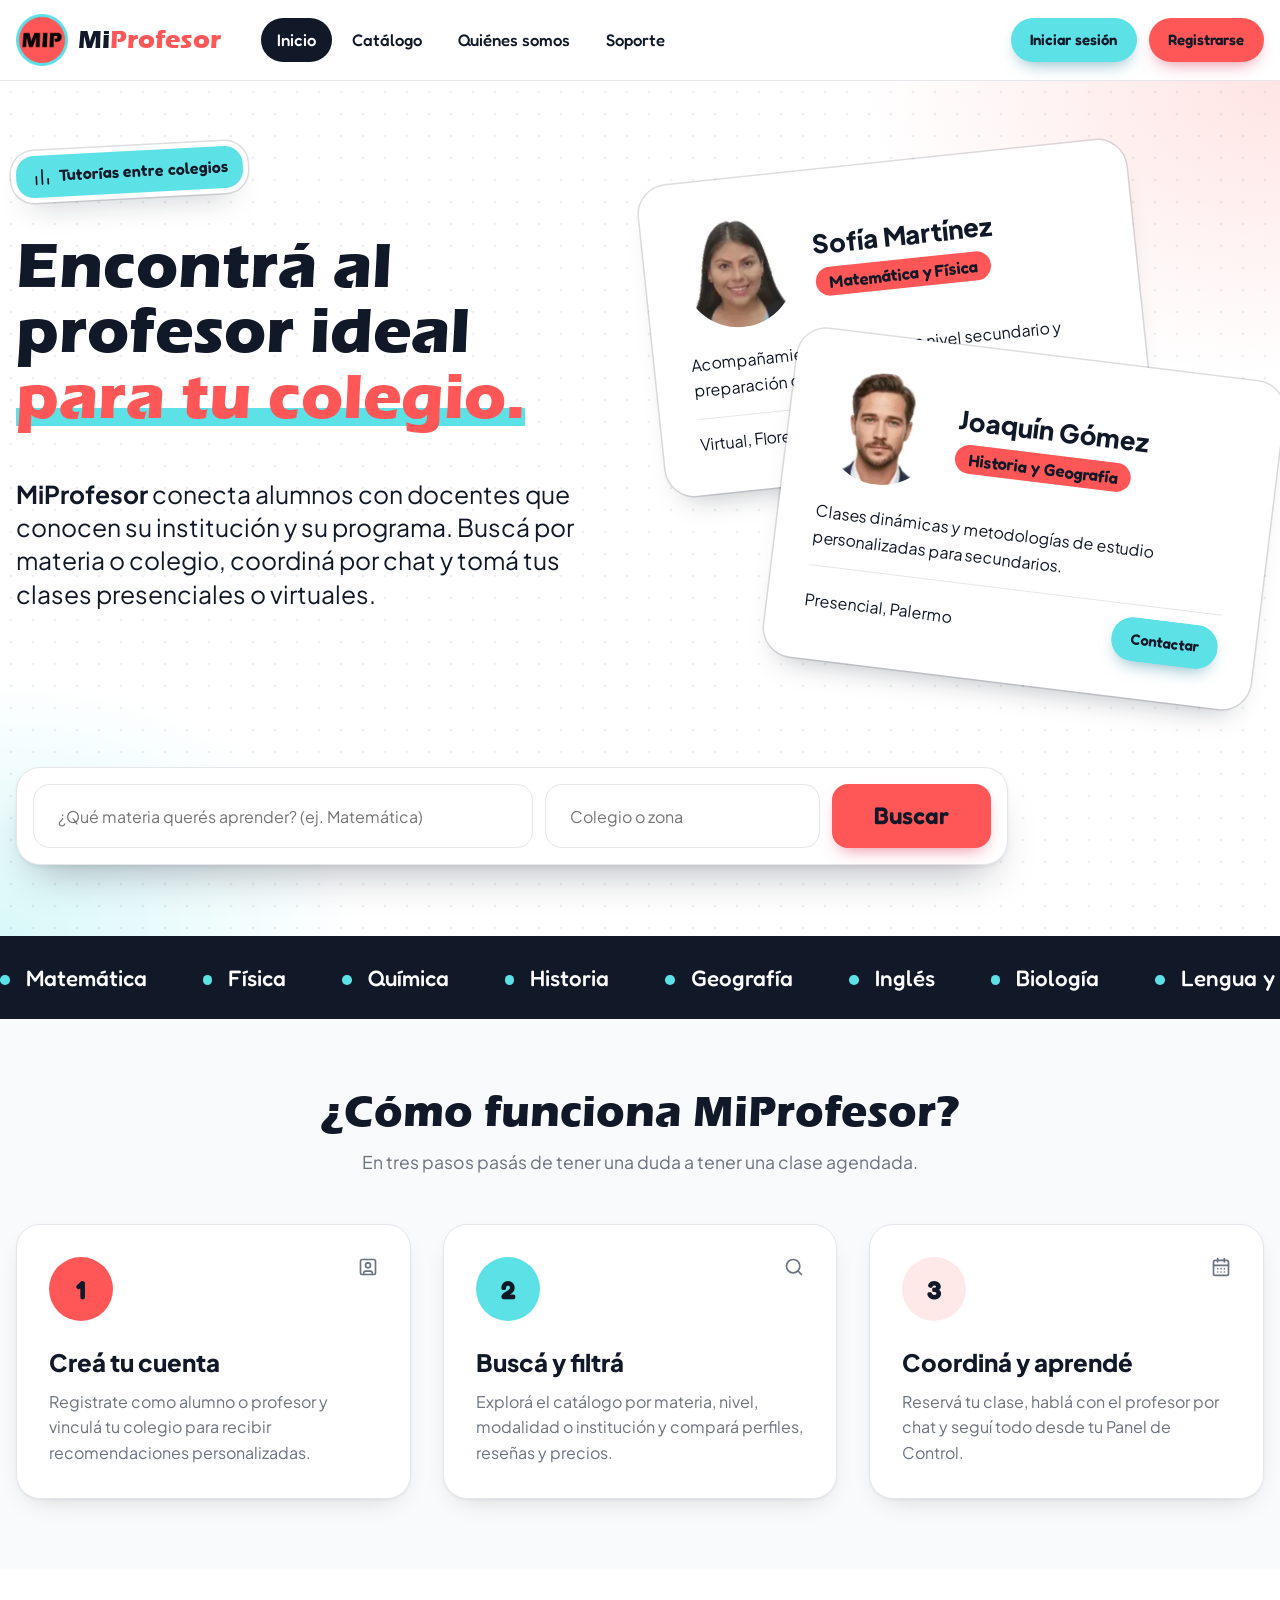
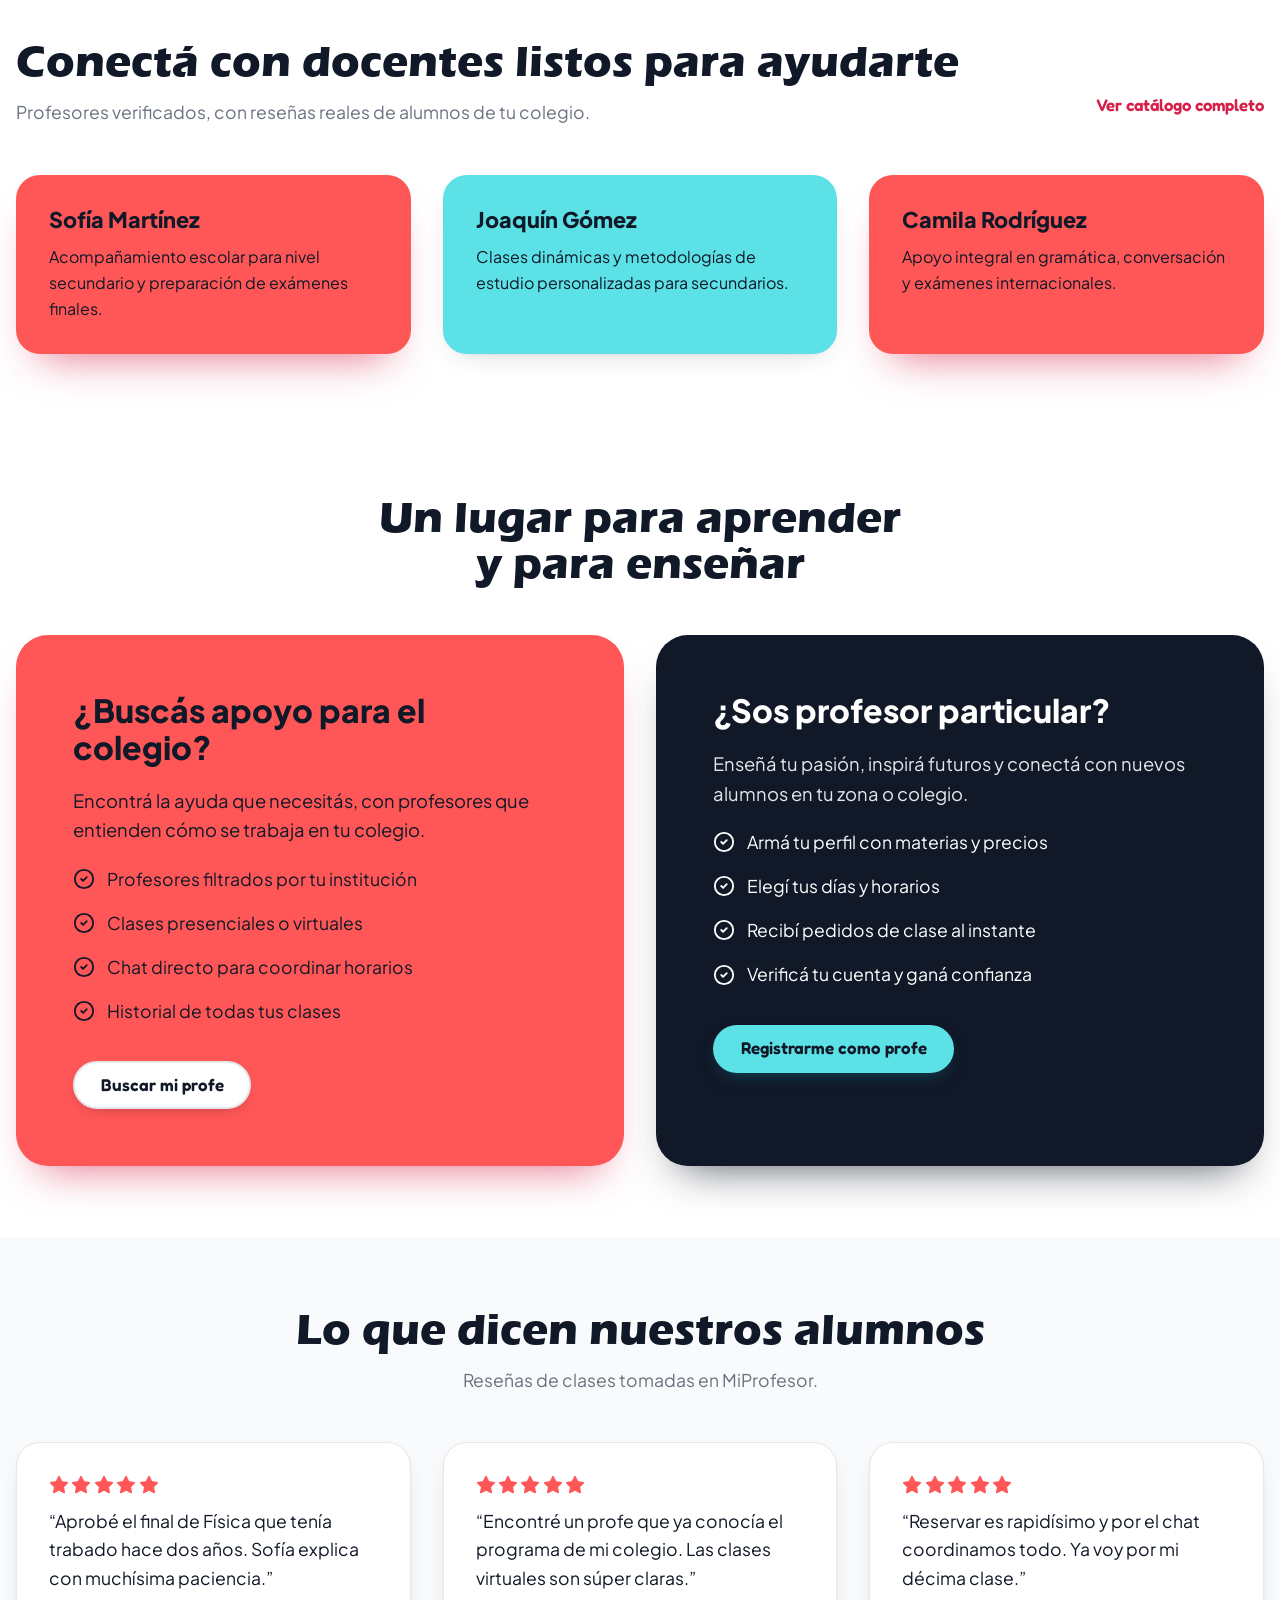
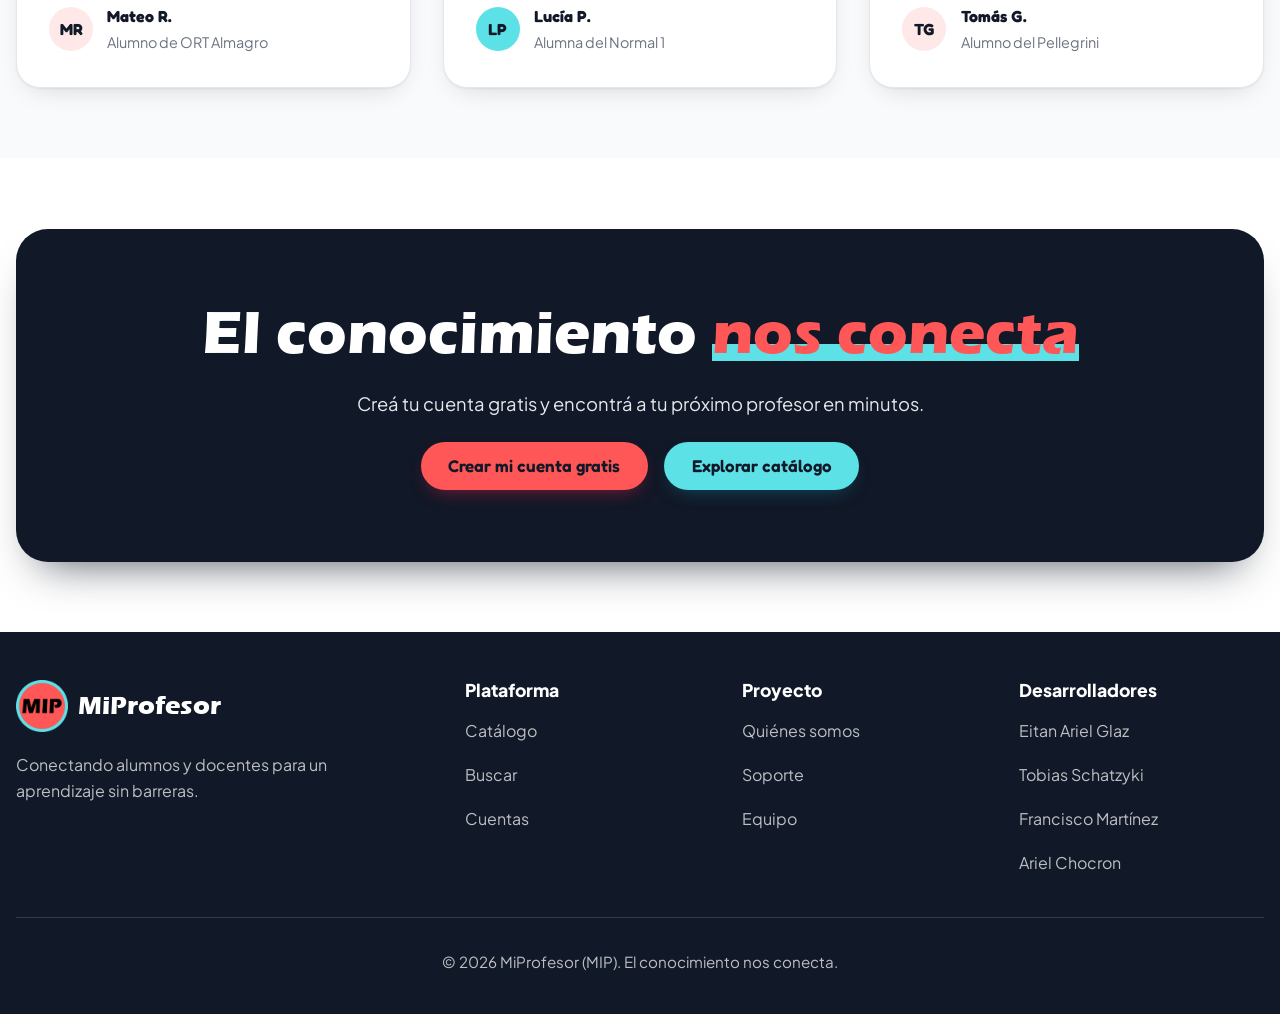
==== commit 2239ea67: "Aplica la guía de estilo de MIPROFE-MIP (Info/guiaDeEstilo.md) - Tokens de :root del repo de referen" ====
--- a/index.html
+++ b/index.html
@@ -7,199 +7,150 @@
     <meta name="description" content="MiProfesor conecta alumnos con docentes que conocen su institución y su programa.">
     <link rel="icon" href="img/logo.png">
     <link rel="stylesheet" href="style.css">
+    <script src="js/site.js" defer></script>
 </head>
 <body>
     <header class="encabezado">
         <div class="contenedor">
             <a href="index.html" class="marca"><img src="img/logo.png" alt=""><span>Mi<em>Profesor</em></span></a>
             <nav class="menu" aria-label="Principal"><a href="index.html" aria-current="page">Inicio</a><a href="catalogo.html">Catálogo</a><a href="index.html#para-todos">Quiénes somos</a><a href="soporte.html">Soporte</a></nav>
-            <div class="acciones"><a href="iniciar-sesion.html" class="boton celeste chico">Iniciar Sesión</a><a href="registro.html" class="boton coral chico">Registrarse</a></div>
+            <div class="acciones">
+                <a href="iniciar-sesion.html" class="boton secundario chico">Iniciar sesión</a>
+                <a href="registro.html" class="boton principal chico">Registrarse</a>
+            </div>
         </div>
     </header>
 
     <main>
-        <section class="hero">
+        <section class="portada">
             <div class="contenedor">
                 <div>
-                    <span class="etiqueta"><img class="icono" src="icons/chart-tinta.svg" alt="">Tutorías entre colegios</span>
-                    <h1>Encontrá al profesor ideal <span>para tu colegio.</span></h1>
+                    <span class="pegatina celeste" style="--giro:-3deg"><img class="bi" src="icons/chart-tinta.svg" alt="">Tutorías entre colegios</span>
+                    <h1>Encontrá al profesor ideal <mark>para tu colegio.</mark></h1>
                     <p><b>MiProfesor</b> conecta alumnos con docentes que conocen su institución y su programa. Buscá por materia o colegio, coordiná por chat y tomá tus clases presenciales o virtuales.</p>
                 </div>
 
-                <div class="tarjetasHero">
-                    <article class="tarjetaProfe uno">
-                        <div class="cabeza">
+                <div class="plancha">
+                    <article class="pegatina" style="--giro:-6deg">
+                        <div>
                             <img src="img/sofia.webp" alt="Foto de Sofía Martínez">
                             <div>
-                                <h2>Sofia Martinez</h2>
-                                <span class="materia">Matemática y Física</span>
+                                <h3><a href="perfil.html">Sofía Martínez</a></h3>
+                                <span class="badge coral">Matemática y Física</span>
                             </div>
                         </div>
-                        <p class="descripcion">Acompañamiento escolar para nivel secundario y preparación de exámenes finales.</p>
-                        <div class="pie"><span>Virtual - Flores</span></div>
+                        <p>Acompañamiento escolar para nivel secundario y preparación de exámenes finales.</p>
+                        <footer><span>Virtual, Flores</span></footer>
                     </article>
-                    <article class="tarjetaProfe dos">
-                        <div class="cabeza">
+                    <article class="pegatina" style="--giro:7deg">
+                        <div>
                             <img src="img/joaquin.webp" alt="Foto de Joaquín Gómez">
                             <div>
-                                <h2>Joaquin Gomez</h2>
-                                <span class="materia">Historia y Geografía</span>
+                                <h3><a href="catalogo.html">Joaquín Gómez</a></h3>
+                                <span class="badge coral">Historia y Geografía</span>
                             </div>
                         </div>
-                        <p class="descripcion">Clases dinámicas y metodologías de estudio personalizadas para secundarios.</p>
-                        <div class="pie"><span>Presencial - Palermo</span><a href="perfil.html" class="boton celeste">Contactar</a></div>
+                        <p>Clases dinámicas y metodologías de estudio personalizadas para secundarios.</p>
+                        <footer><span>Presencial, Palermo</span><a href="perfil.html" class="boton secundario chico">Contactar</a></footer>
                     </article>
                 </div>
 
                 <form class="buscador" role="search" action="catalogo.html">
                     <input type="search" name="materia" placeholder="¿Qué materia querés aprender? (ej. Matemática)" aria-label="Materia">
-                    <input type="search" name="zona" placeholder="Colegio o Zona" aria-label="Colegio o zona">
-                    <button type="submit" class="boton coral">Buscar</button>
+                    <input type="search" name="zona" placeholder="Colegio o zona" aria-label="Colegio o zona">
+                    <button type="submit" class="boton principal">Buscar</button>
                 </form>
             </div>
         </section>
 
-        <div class="franja" aria-hidden="true">
-            <ul>
-                <li>Matemática</li><li>Física</li><li>Química</li><li>Historia</li><li>Geografía</li><li>Inglés</li><li>Biología</li><li>Lengua y Literatura</li><li>Programación</li><li>Economía</li>
-                <li>Matemática</li><li>Física</li><li>Química</li><li>Historia</li><li>Geografía</li><li>Inglés</li><li>Biología</li><li>Lengua y Literatura</li><li>Programación</li><li>Economía</li>
-            </ul>
-        </div>
+        <section class="cinta" aria-hidden="true">
+            <ul><li>Matemática</li><li>Física</li><li>Química</li><li>Historia</li><li>Geografía</li><li>Inglés</li><li>Biología</li><li>Lengua y Literatura</li><li>Programación</li><li>Economía</li><li>Matemática</li><li>Física</li><li>Química</li><li>Historia</li><li>Geografía</li><li>Inglés</li><li>Biología</li><li>Lengua y Literatura</li><li>Programación</li><li>Economía</li></ul>
+        </section>
 
-        <section class="seccion gris">
+        <section class="pasos">
             <div class="contenedor">
-                <div class="cabecera">
-                    <span class="etiqueta">Paso a paso</span>
+                <div class="encabezadoSeccion">
                     <h2>¿Cómo funciona MiProfesor?</h2>
-                    <p class="bajada">En tres pasos pasás de tener una duda a tener una clase agendada.</p>
+                    <p>En tres pasos pasás de tener una duda a tener una clase agendada.</p>
                 </div>
-                <ol class="grilla3" style="list-style:none;margin:0;padding:0">
-                    <li class="card paso">
-                        <div class="arriba"><span class="numero n1">1</span><img class="icono" src="icons/user-gris.svg" alt=""></div>
-                        <h3>Creá tu cuenta</h3>
-                        <p>Registrate como alumno o profesor y vinculá tu colegio para recibir recomendaciones personalizadas.</p>
-                    </li>
-                    <li class="card paso">
-                        <div class="arriba"><span class="numero n2">2</span><img class="icono" src="icons/search-gris.svg" alt=""></div>
-                        <h3>Buscá y filtrá</h3>
-                        <p>Explorá el catálogo por materia, nivel, modalidad o institución y compará perfiles, reseñas y precios.</p>
-                    </li>
-                    <li class="card paso">
-                        <div class="arriba"><span class="numero n3">3</span><img class="icono" src="icons/calendar-gris.svg" alt=""></div>
-                        <h3>Coordiná y aprendé</h3>
-                        <p>Reservá tu clase, hablá con el profesor por chat y seguí todo desde tu Panel de Control.</p>
-                    </li>
+                <ol class="grilla3">
+                    <li class="card"><div><span class="avatar coral">1</span><img class="bi" src="icons/user-suave.svg" alt=""></div><h3>Creá tu cuenta</h3><p>Registrate como alumno o profesor y vinculá tu colegio para recibir recomendaciones personalizadas.</p></li>
+                    <li class="card"><div><span class="avatar celeste">2</span><img class="bi" src="icons/search-suave.svg" alt=""></div><h3>Buscá y filtrá</h3><p>Explorá el catálogo por materia, nivel, modalidad o institución y compará perfiles, reseñas y precios.</p></li>
+                    <li class="card"><div><span class="avatar">3</span><img class="bi" src="icons/calendar-suave.svg" alt=""></div><h3>Coordiná y aprendé</h3><p>Reservá tu clase, hablá con el profesor por chat y seguí todo desde tu Panel de Control.</p></li>
                 </ol>
             </div>
         </section>
 
-        <section class="seccion" id="destacados">
+        <section class="destacados" id="destacados">
             <div class="contenedor">
-                <div class="cabecera izquierda">
+                <div class="encabezadoSeccion">
                     <div>
-                        <span class="etiqueta rosa">Destacados</span>
                         <h2>Conectá con docentes listos para ayudarte</h2>
-                        <p class="bajada">Profesores verificados, con reseñas reales de alumnos de tu colegio.</p>
+                        <p>Profesores verificados, con reseñas reales de alumnos de tu colegio.</p>
                     </div>
-                    <a href="catalogo.html" class="enlace">Ver catálogo completo →</a>
+                    <a href="catalogo.html" class="enlace">Ver catálogo completo</a>
                 </div>
                 <div class="grilla3">
-                    <article class="card destacado coral">
-                        <h3><a href="perfil.html">Sofía Martínez</a></h3>
-                        <p>Acompañamiento escolar para nivel secundario y preparación de exámenes finales.</p>
-                    </article>
-                    <article class="card destacado celeste">
-                        <h3><a href="catalogo.html">Joaquín Gómez</a></h3>
-                        <p>Clases dinámicas y metodologías de estudio personalizadas para secundarios.</p>
-                    </article>
-                    <article class="card destacado coral">
-                        <h3><a href="catalogo.html">Camila Rodríguez</a></h3>
-                        <p>Apoyo integral en gramática, conversación y exámenes internacionales.</p>
-                    </article>
+                    <a href="perfil.html" class="card coral"><h3>Sofía Martínez</h3><p>Acompañamiento escolar para nivel secundario y preparación de exámenes finales.</p></a>
+                    <a href="catalogo.html" class="card celeste"><h3>Joaquín Gómez</h3><p>Clases dinámicas y metodologías de estudio personalizadas para secundarios.</p></a>
+                    <a href="catalogo.html" class="card coral"><h3>Camila Rodríguez</h3><p>Apoyo integral en gramática, conversación y exámenes internacionales.</p></a>
                 </div>
             </div>
         </section>
 
-        <section class="seccion" id="para-todos">
+        <section class="perfiles" id="para-todos">
             <div class="contenedor">
-                <div class="cabecera">
-                    <span class="etiqueta">Para todos</span>
+                <div class="encabezadoSeccion">
                     <h2>Un lugar para aprender y para enseñar</h2>
                 </div>
                 <div class="grilla2">
-                    <article class="panel coral">
+                    <div class="card coral">
                         <h3>¿Buscás apoyo para el colegio?</h3>
                         <p>Encontrá la ayuda que necesitás, con profesores que entienden cómo se trabaja en tu colegio.</p>
-                        <ul>
-                            <li><img class="icono" src="icons/check-blanco.svg" alt="">Profesores filtrados por tu institución</li>
-                            <li><img class="icono" src="icons/check-blanco.svg" alt="">Clases presenciales o virtuales</li>
-                            <li><img class="icono" src="icons/check-blanco.svg" alt="">Chat directo para coordinar horarios</li>
-                            <li><img class="icono" src="icons/check-blanco.svg" alt="">Historial de todas tus clases</li>
-                        </ul>
-                        <a href="catalogo.html" class="boton blanco">Buscar mi profe</a>
-                    </article>
-                    <article class="panel tinta">
+                        <ul><li><img class="bi" src="icons/check-tinta.svg" alt="">Profesores filtrados por tu institución</li><li><img class="bi" src="icons/check-tinta.svg" alt="">Clases presenciales o virtuales</li><li><img class="bi" src="icons/check-tinta.svg" alt="">Chat directo para coordinar horarios</li><li><img class="bi" src="icons/check-tinta.svg" alt="">Historial de todas tus clases</li></ul>
+                        <a href="catalogo.html" class="boton">Buscar mi profe</a>
+                    </div>
+                    <div class="card oscura">
                         <h3>¿Sos profesor particular?</h3>
                         <p>Enseñá tu pasión, inspirá futuros y conectá con nuevos alumnos en tu zona o colegio.</p>
-                        <ul>
-                            <li><img class="icono" src="icons/check-celeste.svg" alt="">Armá tu perfil con materias y precios</li>
-                            <li><img class="icono" src="icons/check-celeste.svg" alt="">Elegí tus días y horarios</li>
-                            <li><img class="icono" src="icons/check-celeste.svg" alt="">Recibí pedidos de clase al instante</li>
-                            <li><img class="icono" src="icons/check-celeste.svg" alt="">Verificá tu cuenta y ganá confianza</li>
-                        </ul>
-                        <a href="registro.html#profesor" class="boton celeste">Registrarme como profe</a>
-                    </article>
+                        <ul><li><img class="bi" src="icons/check-blanco.svg" alt="">Armá tu perfil con materias y precios</li><li><img class="bi" src="icons/check-blanco.svg" alt="">Elegí tus días y horarios</li><li><img class="bi" src="icons/check-blanco.svg" alt="">Recibí pedidos de clase al instante</li><li><img class="bi" src="icons/check-blanco.svg" alt="">Verificá tu cuenta y ganá confianza</li></ul>
+                        <a href="registro.html#profesor" class="boton secundario">Registrarme como profe</a>
+                    </div>
                 </div>
             </div>
         </section>
 
-        <section class="seccion gris">
+        <section class="frases">
             <div class="contenedor">
-                <div class="cabecera">
-                    <span class="etiqueta rosa">Opiniones</span>
+                <div class="encabezadoSeccion">
                     <h2>Lo que dicen nuestros alumnos</h2>
-                    <p class="bajada">Reseñas reales de clases tomadas en MiProfesor.</p>
+                    <p>Reseñas de clases tomadas en MiProfesor.</p>
                 </div>
                 <div class="grilla3">
-                    <figure class="card opinion" style="margin:0">
-                        <div class="estrellas" aria-label="5 de 5 estrellas">★★★★★</div>
-                        <blockquote>“Aprobé el final de Física que tenía trabado hace dos años. Sofía explica con muchísima paciencia.”</blockquote>
-                        <figcaption class="autor"><span class="iniciales c1">MR</span><span><b>Mateo R.</b><small>Alumno · ORT Almagro</small></span></figcaption>
-                    </figure>
-                    <figure class="card opinion" style="margin:0">
-                        <div class="estrellas" aria-label="5 de 5 estrellas">★★★★★</div>
-                        <blockquote>“Encontré un profe que ya conocía el programa de mi colegio. Las clases virtuales son súper claras.”</blockquote>
-                        <figcaption class="autor"><span class="iniciales c2">LP</span><span><b>Lucía P.</b><small>Alumna · Normal 1</small></span></figcaption>
-                    </figure>
-                    <figure class="card opinion" style="margin:0">
-                        <div class="estrellas" aria-label="5 de 5 estrellas">★★★★★</div>
-                        <blockquote>“Reservar es rapidísimo y por el chat coordinamos todo. Ya voy por mi décima clase.”</blockquote>
-                        <figcaption class="autor"><span class="iniciales c3">TG</span><span><b>Tomás G.</b><small>Alumno · Pellegrini</small></span></figcaption>
-                    </figure>
+                    <figure class="card"><span class="estrellas" role="img" aria-label="5 de 5 estrellas"><img class="bi" src="icons/estrella-coral.svg" alt=""><img class="bi" src="icons/estrella-coral.svg" alt=""><img class="bi" src="icons/estrella-coral.svg" alt=""><img class="bi" src="icons/estrella-coral.svg" alt=""><img class="bi" src="icons/estrella-coral.svg" alt=""></span><blockquote>“Aprobé el final de Física que tenía trabado hace dos años. Sofía explica con muchísima paciencia.”</blockquote><figcaption><span class="avatar">MR</span><span><b>Mateo R.</b><span>Alumno de ORT Almagro</span></span></figcaption></figure>
+                    <figure class="card"><span class="estrellas" role="img" aria-label="5 de 5 estrellas"><img class="bi" src="icons/estrella-coral.svg" alt=""><img class="bi" src="icons/estrella-coral.svg" alt=""><img class="bi" src="icons/estrella-coral.svg" alt=""><img class="bi" src="icons/estrella-coral.svg" alt=""><img class="bi" src="icons/estrella-coral.svg" alt=""></span><blockquote>“Encontré un profe que ya conocía el programa de mi colegio. Las clases virtuales son súper claras.”</blockquote><figcaption><span class="avatar celeste">LP</span><span><b>Lucía P.</b><span>Alumna del Normal 1</span></span></figcaption></figure>
+                    <figure class="card"><span class="estrellas" role="img" aria-label="5 de 5 estrellas"><img class="bi" src="icons/estrella-coral.svg" alt=""><img class="bi" src="icons/estrella-coral.svg" alt=""><img class="bi" src="icons/estrella-coral.svg" alt=""><img class="bi" src="icons/estrella-coral.svg" alt=""><img class="bi" src="icons/estrella-coral.svg" alt=""></span><blockquote>“Reservar es rapidísimo y por el chat coordinamos todo. Ya voy por mi décima clase.”</blockquote><figcaption><span class="avatar">TG</span><span><b>Tomás G.</b><span>Alumno del Pellegrini</span></span></figcaption></figure>
                 </div>
             </div>
         </section>
 
-        <section class="llamado">
+        <section class="llamadoFinal">
             <div class="contenedor">
-                <div class="caja">
-                    <span class="etiqueta">Empezá hoy</span>
-                    <h2>El conocimiento nos conecta</h2>
-                    <p>Creá tu cuenta gratis y encontrá a tu próximo profesor en minutos.</p>
-                    <div class="botones">
-                        <a href="registro.html" class="boton coral">Crear mi cuenta gratis</a>
-                        <a href="catalogo.html" class="boton celeste">Explorar catálogo</a>
-                    </div>
+                <h2>El conocimiento <mark>nos conecta</mark></h2>
+                <p>Creá tu cuenta gratis y encontrá a tu próximo profesor en minutos.</p>
+                <div>
+                    <a href="registro.html" class="boton principal">Crear mi cuenta gratis</a>
+                    <a href="catalogo.html" class="boton secundario">Explorar catálogo</a>
                 </div>
             </div>
         </section>
     </main>
 
-    <footer class="piePagina">
+    <footer class="pie">
         <div class="contenedor">
-            <div class="columnas">
+            <div>
                 <div>
-                    <a href="index.html" class="marca"><img src="img/logo.png" alt="">MiProfesor</a>
+                    <a href="index.html" class="marca"><img src="img/logo.png" alt=""><span>Mi<em>Profesor</em></span></a>
                     <p>Conectando alumnos y docentes para un aprendizaje sin barreras.</p>
                 </div>
                 <div>
@@ -215,7 +166,7 @@
                     <ul><li>Eitan Ariel Glaz</li><li>Tobias Schatzyki</li><li>Francisco Martínez</li><li>Ariel Chocron</li></ul>
                 </div>
             </div>
-            <p class="legal">© 2026 MiProfesor (MIP) · El conocimiento nos conecta.</p>
+            <p>© 2026 MiProfesor (MIP). El conocimiento nos conecta.</p>
         </div>
     </footer>
 </body>
--- a/style.css
+++ b/style.css
@@ -1,555 +1,2404 @@
-/* ===== Fuentes (copiadas de MIPROFE-MIP/wwwroot/fonts) ===== */
-@font-face { font-family: 'Plus Jakarta Sans'; font-weight: 200 800; font-display: swap; src: url('fonts/plusJakartaSansLatin.woff2') format('woff2'); unicode-range: U+0000-00FF, U+0131, U+0152-0153, U+02BB-02BC, U+02C6, U+02DA, U+02DC, U+2000-206F, U+20AC, U+2122, U+2212; }
-@font-face { font-family: 'Plus Jakarta Sans'; font-weight: 200 800; font-display: swap; src: url('fonts/plusJakartaSansLatinExt.woff2') format('woff2'); unicode-range: U+0100-02BA, U+02BD-02C5, U+02C7-02CC, U+02CE-02D7, U+02DD-02FF, U+1E00-1EFF, U+20A0-20C0; }
-@font-face { font-family: 'Fredoka'; font-weight: 300 700; font-display: swap; src: url('fonts/fredokaLatin.woff2') format('woff2'); unicode-range: U+0000-00FF, U+0131, U+0152-0153, U+02BB-02BC, U+02C6, U+02DA, U+02DC, U+2000-206F, U+20AC, U+2122, U+2212; }
-@font-face { font-family: 'Fredoka'; font-weight: 300 700; font-display: swap; src: url('fonts/fredokaLatinExt.woff2') format('woff2'); unicode-range: U+0100-02BA, U+02BD-02C5, U+02C7-02CC, U+02CE-02D7, U+02DD-02FF, U+1E00-1EFF, U+20A0-20C0; }
-@font-face { font-family: 'Eras Bold ITC'; font-weight: 100 900; font-display: swap; src: url('fonts/erasBoldItc.woff2') format('woff2'); }
-
+/* =========================================================
+   0) VARIABLES Y BASE
+   ========================================================= */
+
+/* Fuentes locales (variables), sin depender de Google Fonts */
+@font-face { font-family: 'Plus Jakarta Sans'; font-style: normal; font-weight: 200 800; font-display: swap; src: url('fonts/plusJakartaSansLatin.woff2') format('woff2'); unicode-range: U+0000-00FF, U+0131, U+0152-0153, U+02BB-02BC, U+02C6, U+02DA, U+02DC, U+0304, U+0308, U+0329, U+2000-206F, U+20AC, U+2122, U+2191, U+2193, U+2212, U+2215, U+FEFF, U+FFFD; }
+@font-face { font-family: 'Plus Jakarta Sans'; font-style: normal; font-weight: 200 800; font-display: swap; src: url('fonts/plusJakartaSansLatinExt.woff2') format('woff2'); unicode-range: U+0100-02BA, U+02BD-02C5, U+02C7-02CC, U+02CE-02D7, U+02DD-02FF, U+0304, U+0308, U+0329, U+1D00-1DBF, U+1E00-1E9F, U+1EF2-1EFF, U+2020, U+20A0-20AB, U+20AD-20C0, U+2113, U+2C60-2C7F, U+A720-A7FF; }
+
+/* Eras Bold ITC: titulares principales y logotipo (un solo peso; el rango evita que el navegador la engrose) */
+@font-face { font-family: 'Eras Bold ITC'; font-style: normal; font-weight: 100 900; font-display: swap; src: url('fonts/erasBoldItc.woff2') format('woff2'); }
+
+/* Fredoka: la fuente redondeada de la marca para botones, cifras y etiquetas */
+@font-face { font-family: 'Fredoka'; font-style: normal; font-weight: 300 700; font-display: swap; src: url('fonts/fredokaLatin.woff2') format('woff2'); unicode-range: U+0000-00FF, U+0131, U+0152-0153, U+02BB-02BC, U+02C6, U+02DA, U+02DC, U+0304, U+0308, U+0329, U+2000-206F, U+20AC, U+2122, U+2191, U+2193, U+2212, U+2215, U+FEFF, U+FFFD; }
+@font-face { font-family: 'Fredoka'; font-style: normal; font-weight: 300 700; font-display: swap; src: url('fonts/fredokaLatinExt.woff2') format('woff2'); unicode-range: U+0100-02BA, U+02BD-02C5, U+02C7-02CC, U+02CE-02D7, U+02DD-02FF, U+0304, U+0308, U+0329, U+1D00-1DBF, U+1E00-1E9F, U+1EF2-1EFF, U+2020, U+20A0-20AB, U+20AD-20C0, U+2113, U+2C60-2C7F, U+A720-A7FF; }
+
+/* Los mismos tokens que MIPROFE-MIP (wwwroot/css/site.css): ningún hex fuera de acá */
 :root {
-    --coral: #FF5757;
-    --coralSuave: #FFE8E8;
-    --celeste: #5CE1E6;
-    --celesteSuave: #DDF8F9;
-    --azulSuave: #BCDCF4;
-    --tinta: #1B1F2A;
-    --titulo: #1F2937;
-    --texto: #111827;
-    --textoSuave: #6B7280;
-    --fondoGris: #F3F4F6;
-    --borde: #E5E7EB;
-    --exito: #22A04B;
-
-    --fTexto: 'Plus Jakarta Sans', system-ui, sans-serif;
-    --fMarca: 'Fredoka', system-ui, sans-serif;
-    --fEras: 'Eras Bold ITC', 'Fredoka', sans-serif;
-
-    --sombraPill: 0 4px 6px rgba(0, 0, 0, .2);
-    --sombraCard: 0 10px 28px -14px rgba(17, 24, 39, .25);
-    --ancho: 1632px;
+    /* Paleta de marca */
+    --colorCoral: #FF5757;
+    --colorMagenta: #D51F47;
+    --colorCoralSuave: #FFE8E8;
+    --colorCeleste: #5CE1E6;
+    --colorCelesteOscuro: #0E7490;
+    --colorCelesteSuave: #DDF8F9;
+    --colorTinta: #111827;
+    --colorFondo: #F9FAFB;
+    --colorSuperficie: #FFFFFF;
+    --colorBorde: #E5E7EB;
+    --colorTexto: #111827;
+    --colorTextoSuave: #6B7280;
+    --colorExito: #047857;
+    --colorExitoSuave: #D1FAE5;
+
+    /* Tipografías */
+    --fuenteTexto: 'Plus Jakarta Sans', system-ui, -apple-system, 'Segoe UI', Roboto, sans-serif;
+    --fuenteTitulos: 'Eras Bold ITC', 'Fredoka', 'Plus Jakarta Sans', system-ui, sans-serif;
+    --fuenteMarca: 'Fredoka', 'Plus Jakarta Sans', system-ui, sans-serif;
+
+    /* Forma y profundidad */
+    --radioChico: .75rem;
+    --radioMedio: 1rem;
+    --radioGrande: 1.5rem;
+    --sombraSuave: 0 1px 2px rgba(17, 24, 39, .05), 0 10px 28px -14px rgba(17, 24, 39, .22);
+    --sombraFlotante: 0 2px 4px rgba(17, 24, 39, .06), 0 24px 44px -20px rgba(17, 24, 39, .35);
+    --sombraCoral: 0 24px 44px -24px rgba(213, 31, 71, .7);
+    --sombraTinta: 0 24px 44px -24px rgba(17, 24, 39, .75);
+    --sombraPanel: 0 30px 60px -36px rgba(17, 24, 39, .35);
+    --sombraAvatar: 0 12px 24px -12px rgba(17, 24, 39, .5);
+    --anilloFoco: 0 0 0 4px rgba(92, 225, 230, .6);
+    --troquel: 0 0 0 5px var(--colorSuperficie), 0 0 0 6.5px rgba(17, 24, 39, .14), 0 18px 30px -14px rgba(17, 24, 39, .35);
+    --fondoLavado: radial-gradient(circle, rgba(17, 24, 39, .07) 1.2px, transparent 1.7px) 0 0 / 22px 22px,
+        radial-gradient(42rem 30rem at 100% 0%, rgba(255, 87, 87, .16), transparent 62%),
+        radial-gradient(36rem 26rem at 0% 100%, rgba(92, 225, 230, .24), transparent 62%),
+        var(--colorSuperficie);
+
+    /* Movimiento */
+    --curvaSuave: cubic-bezier(.2, .8, .2, 1);
+
+    /* Medidas fluidas */
+    --espacioSeccion: clamp(2.5rem, 2rem + 3vw, 4.5rem);
 }
 
 *, *::before, *::after { box-sizing: border-box; }
-html { scroll-behavior: smooth; }
-body { margin: 0; font-family: var(--fTexto); color: var(--texto); background: #fff; line-height: 1.6; }
-img { max-width: 100%; display: block; }
-a { color: inherit; text-decoration: none; }
-h1, h2, h3, p { margin: 0; }
-button, input, select, textarea { font: inherit; color: inherit; }
-:focus-visible { outline: 3px solid var(--celeste); outline-offset: 3px; }
-
-.contenedor { width: min(var(--ancho), 100% - 32px); margin-inline: auto; }
-
-/* ===== Íconos (SVG en /icons, un archivo por color) ===== */
-.icono { display: inline-block; width: 1.25em; height: 1.25em; flex: none; }
-
-/* ===== Botones y etiquetas ===== */
-.boton { white-space: nowrap; display: inline-flex; align-items: center; justify-content: center; gap: .5rem; border: 0; border-radius: 999px; padding: .95rem 2.25rem; font-family: var(--fMarca); font-weight: 600; font-size: 1.15rem; cursor: pointer; transition: transform .15s, filter .15s; }
-.boton:hover { transform: translateY(-1px); filter: brightness(1.05); }
-.boton.coral { background: var(--coral); color: #fff; }
-.boton.celeste { background: var(--celeste); color: var(--tinta); }
-.boton.blanco { background: #fff; color: var(--coral); }
-.boton.chico { padding: .7rem 1.6rem; font-size: 1rem; border-radius: .6rem; box-shadow: var(--sombraPill); }
-
-.etiqueta { display: inline-block; padding: .3rem 1rem; border-radius: 999px; font-family: var(--fMarca); font-weight: 600; font-size: .85rem; line-height: 1.4; box-shadow: var(--sombraPill); background: var(--celeste); color: var(--tinta); }
-.etiqueta.rosa { background: var(--coralSuave); color: var(--coral); }
-
-/* ===== Encabezado ===== */
-.encabezado { position: sticky; top: 0; z-index: 10; background: #fff; border-bottom: 1px solid var(--borde); }
-.encabezado .contenedor { display: flex; align-items: center; gap: 3.5rem; min-height: 95px; }
-.marca { display: flex; align-items: center; gap: .75rem; font-family: var(--fMarca); font-weight: 700; font-size: 1.75rem; color: var(--tinta); }
-.marca img { width: 60px; height: 60px; }
-.marca em { font-style: normal; color: var(--coral); }
-.menu { display: flex; gap: 2.5rem; font-family: var(--fMarca); font-weight: 500; font-size: 1.1rem; color: #374151; }
-.menu a:hover, .menu a[aria-current] { color: var(--tinta); font-weight: 700; }
-.acciones { margin-left: auto; display: flex; align-items: center; gap: 1rem; }
-.chipUsuario { padding: .55rem 1rem; border-radius: 999px; background: #F3F4F6; box-shadow: var(--sombraPill); font-size: .95rem; }
-.botonLupa { width: 46px; height: 46px; border-radius: 50%; border: 1.5px solid var(--borde); background: #fff; display: grid; place-items: center; cursor: pointer; font-size: 1.1rem; }
-.contador { display: grid; place-items: center; width: 1.4rem; height: 1.4rem; border-radius: 50%; background: #fff; color: var(--coral); font-size: .75rem; }
-.avatar { width: 46px; height: 46px; border-radius: 50%; display: grid; place-items: center; background: var(--celeste); font-family: var(--fMarca); font-weight: 700; color: var(--tinta); }
-
-/* ===== Hero landing ===== */
-.hero { padding: 80px 0 64px; overflow: hidden; }
-.hero .contenedor { display: grid; grid-template-columns: 1fr 1fr; gap: 2rem; width: min(1700px, 100% - 32px); }
-.hero .etiqueta { display: inline-flex; align-items: center; gap: .5rem; font-size: 1rem; padding: .5rem 1.25rem; box-shadow: none; text-transform: uppercase; }
-.hero h1 { margin: 50px 0 80px; font-family: var(--fMarca); font-weight: 700; font-size: clamp(2.6rem, 1.2rem + 3.6vw, 5.4rem); line-height: 1.1; color: #000; letter-spacing: -.01em; }
-.hero h1 span { color: var(--coral); }
-.hero p { max-width: 48rem; padding-left: 1.75rem; font-size: clamp(1.15rem, .8rem + 1vw, 2rem); line-height: 1.15; }
-.hero p b { font-weight: 600; }
-
-.tarjetasHero { position: relative; min-height: 600px; }
-.tarjetaProfe { position: absolute; width: 540px; padding: 2.25rem 2.5rem 2rem; background: #fff; border: 1.5px solid #555; border-radius: 1.75rem; box-shadow: 0 6px 8px rgba(0, 0, 0, .2); }
-.tarjetaProfe.uno { top: 30px; left: 30px; transform: rotate(-6deg); }
-.tarjetaProfe.dos { top: 230px; left: 290px; transform: rotate(8deg); }
-.tarjetaProfe .cabeza { display: grid; grid-template-columns: 130px 1fr; gap: 1.5rem; align-items: center; }
-.tarjetaProfe img { width: 130px; height: 130px; border-radius: 50%; object-fit: cover; }
-.tarjetaProfe h2 { font-family: var(--fMarca); font-weight: 700; font-size: 2.1rem; color: #000; }
-.tarjetaProfe .materia { display: block; margin-top: .6rem; padding: .55rem 1.2rem; border-radius: 999px; background: var(--coral); color: #fff; font-size: 1.3rem; box-shadow: var(--sombraPill); }
-.tarjetaProfe .descripcion { margin-top: 1.25rem; padding-bottom: 1.1rem; border-bottom: 1.5px solid #222; font-size: 1.2rem; line-height: 1.25; }
-.tarjetaProfe .pie { display: flex; justify-content: space-between; align-items: center; margin-top: 1rem; font-size: 1.15rem; }
-.tarjetaProfe .boton { padding: .6rem 1.75rem; border-radius: .9rem; font-size: 1.25rem; font-family: var(--fTexto); font-weight: 500; box-shadow: var(--sombraPill); }
-
-.buscador { grid-column: 1 / -1; display: flex; gap: 2.4rem; align-items: center; width: min(1248px, 100%); margin: 70px 0 0 35px; padding: 20px 35px 20px 27px; border: 1.5px solid #222; border-radius: 1.75rem; box-shadow: 0 4px 6px rgba(0, 0, 0, .25); }
-.buscador input { min-width: 0; height: 94px; padding: 0 1.75rem; border: 1.5px solid #555; border-radius: 1.5rem; box-shadow: 0 4px 6px rgba(0, 0, 0, .2); font-size: 1.25rem; background: #fff; }
-.buscador input:first-child { flex: 2; }
-.buscador input:nth-child(2) { flex: 1; }
-.buscador .boton { padding: 1rem 2.8rem; font-size: 1.9rem; color: var(--tinta); box-shadow: var(--sombraPill); border-radius: 1.5rem; }
-
-/* ===== Franja oscura de materias ===== */
-.franja { position: relative; background: var(--tinta); color: #fff; overflow: hidden; height: 104px; display: flex; align-items: center; }
-.franja::after { content: ''; position: absolute; left: 0; bottom: 0; width: 186px; height: 3px; background: var(--coral); }
-.franja ul { display: flex; gap: 3.5rem; margin: 0; padding: 0; list-style: none; white-space: nowrap; font-family: var(--fMarca); font-size: 1.4rem; font-weight: 500; animation: deslizar 40s linear infinite; }
-.franja li::before { content: '●'; color: var(--celeste); margin-right: 1rem; font-size: .7em; vertical-align: middle; }
-@keyframes deslizar { to { transform: translateX(-50%); } }
-
-/* ===== Secciones ===== */
-.seccion { padding: 80px 0; }
-.seccion.gris { background: var(--fondoGris); }
-.cabecera { text-align: center; margin-bottom: 60px; }
-.cabecera.izquierda { text-align: left; display: flex; justify-content: space-between; align-items: end; gap: 2rem; margin-bottom: 48px; }
-.cabecera h2, .titulo { margin-top: .9rem; font-family: var(--fMarca); font-weight: 700; font-size: clamp(2rem, 1.3rem + 1.7vw, 3rem); line-height: 1.1; color: var(--titulo); }
-.cabecera .bajada { margin-top: 1rem; font-size: 1.2rem; color: var(--textoSuave); }
-.cabecera.izquierda h2 { max-width: 15em; }
-.enlace { font-family: var(--fMarca); font-weight: 600; color: var(--coral); white-space: nowrap; }
-.enlace:hover { text-decoration: underline; }
-
-.grilla3 { display: grid; grid-template-columns: repeat(3, 1fr); gap: 2rem; }
-.card { background: #fff; border: 1px solid var(--borde); border-radius: 1.4rem; box-shadow: var(--sombraCard); padding: 36px; }
-.card h2, .card h3 { font-family: var(--fMarca); font-weight: 700; font-size: 1.6rem; color: var(--titulo); }
-.card p { color: var(--textoSuave); font-size: 1.05rem; }
-
-/* Pasos */
-.paso .arriba { display: flex; justify-content: space-between; align-items: start; margin-bottom: 30px; }
-.numero { width: 64px; height: 64px; border-radius: 50%; display: grid; place-items: center; font-family: var(--fMarca); font-weight: 700; font-size: 1.6rem; color: var(--tinta); }
-.numero.n1 { background: var(--coral); color: #fff; }
-.numero.n2 { background: var(--celeste); }
-.numero.n3 { background: var(--azulSuave); }
-.paso .icono { color: #9CA3AF; font-size: 1.15rem; margin: 18px 4px 0 0; }
-.paso h3 { margin-bottom: 1rem; }
-
-/* Destacados */
-.destacado { padding: 28px 28px 26px; border: 0; }
-.destacado.coral { background: var(--coral); }
-.destacado.celeste { background: var(--celeste); }
-.destacado h3 { font-size: 1.5rem; margin-bottom: .9rem; }
-.destacado p { color: var(--tinta); font-size: 1rem; max-width: 30em; }
-
-/* Para todos */
-.grilla2 { display: grid; grid-template-columns: 1fr 1fr; gap: 2rem; }
-.panel { border-radius: 2rem; padding: 56px; color: #fff; box-shadow: var(--sombraCard); }
-.panel.coral { background: var(--coral); }
-.panel.tinta { background: var(--tinta); }
-.panel h3 { font-family: var(--fMarca); font-weight: 700; font-size: clamp(1.7rem, 1.2rem + 1vw, 2.3rem); }
-.panel > p { margin: 1.25rem 0 1.5rem; font-size: 1.2rem; line-height: 1.55; opacity: .92; max-width: 36em; }
-.panel.tinta > p { color: #9CA3AF; opacity: 1; }
-.panel ul { list-style: none; margin: 0 0 2rem; padding: 0; display: grid; gap: 1rem; font-size: 1.15rem; }
-.panel li { display: flex; align-items: center; gap: .75rem; }
-.panel li .icono { font-size: 1.35rem; }
-
-/* Opiniones */
-.opinion .estrellas { color: var(--coral); font-size: 1.2rem; letter-spacing: .1em; }
-.opinion blockquote { margin: 1.2rem 0 1.4rem; font-size: 1.15rem; color: #374151; line-height: 1.6; }
-.autor { display: flex; align-items: center; gap: .9rem; }
-.iniciales { width: 44px; height: 44px; border-radius: 50%; display: grid; place-items: center; font-family: var(--fMarca); font-weight: 700; }
-.iniciales.c1 { background: var(--coralSuave); }
-.iniciales.c2 { background: var(--celesteSuave); }
-.iniciales.c3 { background: #E8F1FB; }
-.autor b { display: block; font-family: var(--fMarca); line-height: 1.2; }
-.autor small { color: var(--textoSuave); font-size: .9rem; }
-
-/* Llamado final */
-.llamado { padding: 96px 0 40px; }
-.llamado .caja { background: var(--tinta); color: #fff; border-radius: 2rem; padding: 72px 32px; text-align: center; box-shadow: var(--sombraCard); }
-.llamado h2 { margin: 1.2rem 0 1.4rem; font-family: var(--fEras); font-weight: 400; font-size: clamp(2.2rem, 1rem + 3.5vw, 4.4rem); line-height: 1.05; }
-.llamado p { color: #C3C7CF; font-size: 1.2rem; }
-.llamado .botones { display: flex; justify-content: center; flex-wrap: wrap; gap: 1rem; margin-top: 1.5rem; }
-
-/* ===== Pie ===== */
-.piePagina .contenedor { width: min(1536px, 100% - 32px); }
-.piePagina { background: var(--tinta); color: #9CA3AF; padding: 36px 0 40px; }
-.piePagina .columnas { display: grid; grid-template-columns: 1.7fr 1fr 1fr 1fr; gap: 2rem; padding: 0 0 36px; border-bottom: 1px solid #353a47; }
-.piePagina .marca { color: #fff; font-size: 1.6rem; }
-.piePagina .marca img { width: 60px; height: 60px; }
-.piePagina .columnas > div:first-child p { margin-top: 1.4rem; max-width: 20em; font-size: 1.05rem; }
-.piePagina h4 { margin: 10px 0 1rem; font-family: var(--fMarca); font-weight: 600; font-size: 1.2rem; color: #fff; }
-.piePagina ul { list-style: none; margin: 0; padding: 0; display: grid; gap: .45rem; font-size: 1.05rem; }
-.piePagina a:hover { color: #fff; }
-.piePagina .legal { text-align: center; margin-top: 40px; font-size: .95rem; }
-
-/* ===== Soporte ===== */
-.heroSoporte { background: var(--tinta); color: #fff; text-align: center; padding: 104px 0 200px; }
-.heroSoporte h1 { margin: 1.5rem 0 1.25rem; font-family: var(--fEras); font-weight: 400; font-size: clamp(2.2rem, 1rem + 4vw, 4.6rem); line-height: 1.1; }
-.heroSoporte p { color: #C3C7CF; font-size: 1.25rem; }
-.buscaAyuda { display: flex; align-items: center; gap: 1rem; width: min(820px, 100%); margin: 28px auto 0; padding: 8px 10px 8px 28px; background: #fff; border-radius: 999px; color: #9CA3AF; }
-.buscaAyuda input { flex: 1; min-width: 0; border: 0; outline: 0; font-size: 1.1rem; color: var(--texto); background: none; }
-.buscaAyuda .boton { padding: .75rem 1.75rem; font-size: 1.05rem; }
-
-.ayudas { margin-top: -96px; padding-bottom: 32px; align-items: start; }
-.ayudas .icono { font-size: 1.6rem; }
-.ayudas .cuadro { width: 64px; height: 64px; border-radius: 1rem; display: grid; place-items: center; margin-bottom: 28px; }
-.cuadro.c1 { background: var(--coralSuave); color: var(--coral); }
-.cuadro.c2 { background: var(--celesteSuave); color: #0E7490; }
-.cuadro.c3 { background: #E8F1FB; color: var(--tinta); }
-.ayudas h2 { margin-bottom: 1rem; }
-.ayudas .enlace { display: inline-block; margin-top: 1.1rem; font-size: 1.1rem; }
-
-.faq { display: grid; grid-template-columns: 280px 1fr; gap: 48px; width: min(1240px, 100% - 32px); }
-.filtros { display: grid; gap: 8px; align-content: start; }
-.filtros button { text-align: left; padding: .7rem 1.25rem; border-radius: .6rem; border: 1.5px solid var(--borde); background: #fff; font-family: var(--fMarca); font-weight: 600; color: #374151; cursor: pointer; }
-.filtros button[aria-pressed="true"] { background: var(--coral); border-color: var(--coral); color: #fff; }
-.preguntas { display: grid; gap: 15px; }
-.preguntas details { border: 1.5px solid var(--borde); border-radius: 1rem; background: #fff; }
-.preguntas details[open] { border-color: var(--coral); box-shadow: var(--sombraCard); }
-.preguntas summary { display: flex; justify-content: space-between; align-items: center; gap: 1rem; padding: 24px 28px; font-family: var(--fMarca); font-weight: 600; font-size: 1.2rem; cursor: pointer; list-style: none; }
-.preguntas summary::-webkit-details-marker { display: none; }
-.preguntas summary .flecha { width: 36px; height: 36px; border-radius: 50%; display: grid; place-items: center; background: var(--fondoGris); font-size: .9rem; transition: transform .2s; }
-.preguntas details[open] summary { color: var(--coral); padding-bottom: 12px; }
-.preguntas details[open] .flecha { background: var(--coral); transform: rotate(180deg); }
-.preguntas details[open] .flecha .icono { filter: invert(1); }
-.preguntas details p { padding: 0 28px 24px; color: #4B5563; font-size: 1.08rem; }
-
-.contacto { display: grid; grid-template-columns: 1fr 1fr; gap: 3rem; align-items: start; }
-.contacto .bajada { margin: 1rem 0 2.5rem; font-size: 1.2rem; color: var(--textoSuave); }
-.datos { list-style: none; padding: 0; margin: 0; display: grid; gap: 28px; }
-.datos li { display: flex; align-items: center; gap: 1rem; }
-.datos .cuadro { width: 56px; height: 56px; border-radius: .9rem; background: #fff; color: var(--coral); display: grid; place-items: center; font-size: 1.3rem; }
-.datos b { display: block; font-family: var(--fMarca); font-size: 1.15rem; color: var(--titulo); }
-.datos span { color: var(--textoSuave); }
-
-.formulario { padding: 48px; display: grid; grid-template-columns: 1fr 1fr; gap: 28px 18px; }
-.formulario label { display: grid; gap: .6rem; font-family: var(--fMarca); font-weight: 600; font-size: .95rem; }
-.formulario .ancho { grid-column: 1 / -1; }
-.formulario input, .formulario select, .formulario textarea { width: 100%; padding: .85rem 1.25rem; border: 1.5px solid #D1D5DB; border-radius: 999px; background: #fff; font-family: var(--fTexto); font-weight: 400; font-size: 1rem; }
-.formulario textarea { border-radius: 1.25rem; min-height: 52px; resize: vertical; }
-.formulario select { appearance: none; background: #fff url('icons/chevron-tinta.svg') right 1.25rem center / 1.1rem no-repeat; }
-.formulario .casilla { display: flex; align-items: center; gap: .6rem; font-family: var(--fTexto); font-weight: 400; font-size: 1rem; }
-.formulario .casilla input { width: 20px; height: 20px; accent-color: var(--coral); }
-.formulario .boton { justify-self: start; padding: 1rem 2.25rem; font-size: 1.15rem; }
-.aviso { grid-column: 1 / -1; display: flex; justify-content: space-between; align-items: center; padding: .9rem 1.4rem; border: 1.5px solid var(--exito); border-radius: .5rem; background: #F0FAF2; color: var(--exito); }
-.aviso[hidden] { display: none; }
-.aviso button { border: 0; background: none; color: inherit; cursor: pointer; font-size: 1.2rem; display: grid; }
-
-/* ===== Piezas compartidas de las páginas internas ===== */
-.boton.borde { background: #fff; color: var(--tinta); border: 1.5px solid #4B5563; }
-.boton.tinta { background: var(--tinta); color: #fff; }
-.boton.ancho { width: 100%; }
-.fondoGris { background: var(--fondoGris); }
-.insignia { display: inline-flex; align-items: center; gap: .3rem; padding: .3rem .9rem; border-radius: 999px; font-family: var(--fMarca); font-weight: 600; font-size: .9rem; background: var(--celesteSuave); color: #0E7490; }
-.insignia.verde { background: #DCFCE7; color: #15803D; }
-.etiquetaGris { display: inline-block; padding: .35rem .9rem; border-radius: 999px; background: var(--fondoGris); font-family: var(--fMarca); font-weight: 600; font-size: .9rem; color: #374151; }
-.etiquetaGris.coral { background: var(--coral); color: #fff; }
-.iniciales.grande { width: 150px; height: 150px; border-radius: 1.5rem; background: var(--coralSuave); color: var(--coral); font-size: 3.4rem; box-shadow: 0 0 0 5px #fff, 0 0 0 6.5px rgba(17, 24, 39, .14), 0 18px 30px -14px rgba(17, 24, 39, .35); flex: none; }
-.ayudaPie { text-align: center; padding: 56px 0 72px; font-size: 1.2rem; }
-.ayudaPie a { margin-left: .4rem; padding: .3rem .5rem; border-radius: .5rem; background: #fff; font-family: var(--fMarca); font-weight: 600; text-decoration: underline; }
-.campo { display: grid; gap: .6rem; font-family: var(--fMarca); font-weight: 600; font-size: .95rem; }
-.campo select, .campo input { width: 100%; padding: .85rem 1.25rem; border: 1.5px solid #D1D5DB; border-radius: 999px; background: #fff; font-family: var(--fTexto); font-weight: 400; font-size: 1rem; }
-.campo select { appearance: none; background: #fff url('icons/chevron-tinta.svg') right 1.25rem center / 1.1rem no-repeat; }
-.casilla { display: flex; align-items: center; gap: .6rem; font-size: 1rem; cursor: pointer; }
-.casilla input { width: 20px; height: 20px; accent-color: var(--coral); }
-
-/* ===== Registro / Iniciar sesión ===== */
-.acceso { padding: 80px 0; }
-.acceso .contenedor { display: grid; grid-template-columns: 1.2fr .85fr; gap: 48px; align-items: start; }
-.promo { background: var(--coral); color: #fff; border-radius: 2.5rem; padding: 64px; }
-.promo .logoCaja { width: 96px; height: 96px; border-radius: 1.25rem; background: #fff; display: grid; place-items: center; box-shadow: var(--sombraPill); }
-.promo .logoCaja img { width: 72px; }
-.promo h1 { margin: 36px 0 44px; font-family: var(--fEras); font-weight: 400; font-size: clamp(2.4rem, 1.2rem + 2.6vw, 4.2rem); line-height: 1.12; }
-.promo > p { font-size: 1.25rem; line-height: 1.5; opacity: .95; }
-.promo ul { list-style: none; margin: 28px 0; padding: 0; display: grid; gap: 1.1rem; font-size: 1.2rem; }
-.promo li { display: flex; align-items: center; gap: .8rem; }
-.promo li .icono { width: 32px; height: 32px; padding: 5px; border-radius: 50%; background: #fff; }
-.promo figure { margin: 0; padding: 24px 28px; background: #fff; color: var(--texto); border-radius: 1.25rem; }
-.promo figure .estrellas { color: var(--coral); letter-spacing: .1em; }
-.promo blockquote { margin: .5rem 0; font-size: 1.1rem; }
-.promo figcaption { font-family: var(--fMarca); font-weight: 600; font-size: .95rem; color: #374151; }
-.cajaForm { padding: 56px; }
-.cajaForm h1 { margin: 1.2rem 0 1rem; font-family: var(--fMarca); font-weight: 700; font-size: clamp(2.2rem, 1.6rem + 1.4vw, 3rem); color: var(--titulo); line-height: 1.1; }
-.cajaForm > p { color: var(--textoSuave); margin-bottom: 2rem; }
-.cajaForm .formulario { padding: 0; grid-template-columns: 1fr 1fr; gap: 22px 16px; }
-.cajaForm .formulario .boton { justify-self: stretch; }
-.pasoForm { grid-column: 1 / -1; display: flex; align-items: center; gap: .75rem; margin-top: .5rem; font-family: var(--fMarca); font-weight: 600; font-size: 1.15rem; }
-.pasoForm span { width: 30px; height: 30px; border-radius: 50%; display: grid; place-items: center; background: var(--tinta); color: #fff; font-size: .85rem; }
-.roles { grid-column: 1 / -1; display: grid; grid-template-columns: 1fr 1fr; gap: 16px; }
-.formulario .rol { display: flex; align-items: center; gap: 1rem; padding: 20px; border: 1.5px solid #D1D5DB; border-radius: 1rem; cursor: pointer; }
-.rol .cuadro { width: 48px; height: 48px; border-radius: .75rem; background: var(--fondoGris); display: grid; place-items: center; flex: none; }
-.rol b { display: block; font-size: 1.1rem; }
-.rol small { font-family: var(--fTexto); font-weight: 400; color: var(--textoSuave); font-size: .95rem; }
-.formulario .rol input { margin-left: auto; width: 26px; height: 26px; flex: none; accent-color: var(--coral); }
-.rol:has(input:checked) { border-color: var(--coral); background: var(--coralSuave); }
-.rol:has(input:checked) b { color: var(--coral); }
-.rol:has(input:checked) .cuadro { background: var(--coral); }
-.rol:has(input:checked) .cuadro img { filter: brightness(0) invert(1); }
-.cajaForm .alternativa { grid-column: 1 / -1; text-align: center; font-family: var(--fTexto); font-weight: 400; color: var(--textoSuave); }
-.alternativa a { font-family: var(--fMarca); font-weight: 600; color: var(--coral); }
-
-/* ===== Perfil ===== */
-.portada { height: 260px; background: linear-gradient(90deg, var(--coral), #FF9AA0); }
-.perfil { margin-top: -120px; padding-bottom: 80px; }
-.perfilCabeza { padding: 40px 48px 36px; }
-.perfilFila { display: flex; gap: 28px; align-items: center; }
-.perfilFila h1 { margin: .5rem 0 .6rem; font-family: var(--fEras); font-weight: 400; font-size: clamp(2.2rem, 1.4rem + 2vw, 3.6rem); line-height: 1.05; color: var(--titulo); }
-.insignias { display: flex; flex-wrap: wrap; gap: .5rem; }
-.ubicacion { display: flex; flex-wrap: wrap; gap: .4rem 1.5rem; color: #4B5563; font-size: 1.1rem; }
-.ubicacion span { display: inline-flex; align-items: center; gap: .45rem; }
-.ubicacion .icono { width: 1.1em; height: 1.1em; }
-.perfilAcciones { margin-left: auto; display: grid; gap: 12px; width: 260px; justify-items: center; }
-.perfilAcciones .boton { width: 100%; padding: .75rem 1rem; font-size: 1.05rem; }
-.redondos { display: flex; gap: 14px; }
-.redondos button { width: 46px; height: 46px; border-radius: 50%; border: 0; background: #fff; box-shadow: var(--sombraPill); display: grid; place-items: center; cursor: pointer; }
-.redondos button[aria-pressed="true"] { background: var(--coralSuave); }
-.botonesGrandes { display: flex; flex-wrap: wrap; gap: 1.5rem 4.5rem; margin-top: 28px; }
-.botonesGrandes .boton { min-width: 230px; padding: 1.1rem 2rem; font-size: 1.5rem; }
-.botonesGrandes .coral { color: var(--tinta); border: 1.5px solid var(--tinta); }
-.estadisticas { display: flex; flex-wrap: wrap; align-items: center; gap: 1.5rem 4.5rem; margin-top: 28px; padding-top: 28px; border-top: 1.5px solid var(--borde); }
-.estadisticas div { display: grid; }
-.estadisticas b { font-family: var(--fMarca); font-weight: 700; font-size: 2.2rem; color: var(--coral); line-height: 1.1; }
-.estadisticas span { color: var(--textoSuave); }
-.estadisticas .boton { margin-left: auto; padding: .8rem 1.75rem; font-size: 1.05rem; }
-.perfilCuerpo { display: grid; grid-template-columns: 1fr 480px; gap: 32px; margin-top: 32px; align-items: start; }
-.perfilCuerpo > div { display: grid; gap: 32px; }
-.perfilCuerpo h2 { font-family: var(--fMarca); font-weight: 700; font-size: 1.9rem; color: var(--titulo); }
-.sobreMi p { margin-top: 1rem; font-size: 1.12rem; color: #374151; }
-.resenasCabeza { display: flex; justify-content: space-between; align-items: center; }
-.puntaje { display: flex; align-items: center; gap: .6rem; }
-.puntaje b { font-family: var(--fEras); font-weight: 400; font-size: 2.6rem; color: var(--titulo); }
-.puntaje small { display: grid; color: var(--textoSuave); line-height: 1.2; }
-.estrellasRojas { color: var(--coral); letter-spacing: .08em; }
-.resenas { list-style: none; margin: 1.5rem 0; padding: 0; }
-.resenas li { display: flex; gap: 1rem; padding: 18px 0; border-bottom: 1px solid var(--borde); }
-.resenas .iniciales { flex: none; width: 48px; height: 48px; }
-.resenas .quien { display: flex; flex-wrap: wrap; align-items: center; gap: .8rem; }
-.resenas .quien b { font-family: var(--fMarca); font-size: 1.1rem; }
-.resenas .quien small { color: #9CA3AF; }
-.resenas p { color: #374151; font-size: 1.08rem; }
-.precio { background: var(--tinta); color: #fff; border-radius: 1.5rem; padding: 40px 36px; }
-.precio h2 { font-family: var(--fMarca); font-size: 1rem; color: #C3C7CF; }
-.precio .monto { margin: .5rem 0 1rem; font-family: var(--fEras); font-size: 3.4rem; line-height: 1.1; }
-.precio .monto small { font-family: var(--fTexto); font-size: 1rem; color: #C3C7CF; }
-.precio p { color: #C3C7CF; margin-bottom: 1.25rem; }
-.datosPerfil { list-style: none; margin: 1.5rem 0 0; padding: 0; display: grid; gap: 22px; }
-.datosPerfil li { display: flex; gap: 1rem; }
-.datosPerfil .cuadro { width: 40px; height: 40px; border-radius: 50%; background: var(--fondoGris); display: grid; place-items: center; flex: none; }
-.datosPerfil .cuadro .icono { width: 1.1rem; height: 1.1rem; }
-.datosPerfil small { display: block; color: #9CA3AF; font-size: .9rem; margin-bottom: .3rem; }
-.datosPerfil .chips { display: flex; flex-wrap: wrap; gap: .5rem; }
-.reportar { display: flex; justify-content: center; align-items: center; gap: .5rem; color: #9CA3AF; }
-
-/* ===== Catálogo ===== */
-.migas { display: flex; flex-wrap: wrap; gap: .6rem; padding: 26px 0 32px; list-style: none; margin: 0; font-family: var(--fMarca); font-weight: 500; color: #6B7280; }
-.migas li + li::before { content: '›'; margin-right: .6rem; }
-.migas [aria-current] { color: var(--coral); }
-.catalogoCabeza { display: grid; grid-template-columns: 1fr auto; gap: 2rem; align-items: end; padding-bottom: 64px; }
-.catalogoCabeza > * { min-width: 0; }
-.catalogoCabeza h1 { margin: 1rem 0 .75rem; font-family: var(--fEras); font-weight: 400; font-size: clamp(2.4rem, 1.2rem + 3vw, 4.4rem); line-height: 1.1; color: var(--titulo); }
-.catalogoCabeza p { max-width: 52rem; font-size: 1.25rem; color: var(--textoSuave); }
-.catalogoCabeza .buscaAyuda { width: min(640px, 100%); margin: 0; border: 1.5px solid #D1D5DB; box-shadow: var(--sombraPill); }
-.catalogo { display: grid; grid-template-columns: 380px 1fr; gap: 32px; align-items: start; padding: 56px 0 80px; }
-.filtrosCard { display: grid; gap: 22px; padding: 32px; }
-.filtrosCard h2 { display: flex; align-items: center; gap: .6rem; font-family: var(--fMarca); font-size: 1.6rem; }
-.filtrosCard header { display: flex; justify-content: space-between; align-items: center; }
-.filtrosCard header button { border: 0; background: none; font-family: var(--fMarca); font-weight: 600; color: var(--coral); cursor: pointer; }
-.filtrosCard fieldset { border: 0; border-top: 1.5px solid var(--borde); margin: 0; padding: 22px 0 0; display: grid; gap: .8rem; }
-.filtrosCard legend { float: left; margin-bottom: .4rem; font-family: var(--fMarca); font-weight: 600; }
-.filtrosCard .rango { display: flex; justify-content: space-between; font-family: var(--fMarca); font-weight: 600; }
-.filtrosCard .rango output { color: var(--coral); font-family: var(--fTexto); font-weight: 400; }
-.filtrosCard input[type="range"] { width: 100%; accent-color: var(--coral); }
-.resultadosCabeza { display: flex; flex-wrap: wrap; justify-content: space-between; align-items: center; gap: 1rem; }
-.resultadosCabeza h2 { font-family: var(--fMarca); font-size: 1.5rem; }
-.resultadosCabeza h2 b { color: var(--coral); }
-.resultadosCabeza label { display: flex; align-items: center; gap: 1rem; color: var(--textoSuave); }
-.resultadosCabeza select { min-width: 280px; }
-.filtrosActivos { display: flex; flex-wrap: wrap; gap: .5rem; margin: 22px 0; }
-.filtrosActivos button { border: 0; padding: .35rem .9rem; border-radius: 999px; background: var(--coral); color: #fff; font-family: var(--fMarca); font-weight: 600; cursor: pointer; }
-.listaProfes { list-style: none; margin: 0; padding: 0; display: grid; gap: 24px; }
-.profe { display: grid; grid-template-columns: 105px 1fr 190px; gap: 28px; padding: 28px; }
-.profe img { width: 105px; height: 105px; border-radius: 1rem; object-fit: cover; box-shadow: var(--sombraCard); }
-.profe h3 { display: flex; flex-wrap: wrap; align-items: center; gap: .8rem; font-size: 1.9rem; }
-.profe .lugar { display: flex; align-items: center; gap: .5rem; margin: .4rem 0 .8rem; color: #4B5563; font-size: 1.08rem; }
-.profe .lugar .icono { width: 1.1em; height: 1.1em; }
-.profe .chips { display: flex; flex-wrap: wrap; gap: .5rem; margin-bottom: .9rem; }
-.profe > div > p { color: #374151; font-size: 1.08rem; }
-.profe aside { display: grid; gap: 10px; justify-items: center; align-content: start; }
-.profe aside small { color: #9CA3AF; }
-.profe aside .boton { width: 100%; padding: .75rem 1rem; font-size: 1.05rem; box-shadow: var(--sombraPill); }
-.paginas { display: flex; justify-content: center; gap: .5rem; margin-top: 40px; list-style: none; padding: 0; font-family: var(--fMarca); font-weight: 600; color: #6B7280; }
-.paginas a { display: grid; place-items: center; min-width: 40px; height: 40px; border-radius: .5rem; }
-.paginas a[aria-current] { background: var(--coral); color: #fff; }
-
-/* ===== Modal Pedir una clase ===== */
-.modal { width: min(820px, 100% - 32px); padding: 32px; border: 0; border-radius: 1.5rem; box-shadow: 0 30px 60px -20px rgba(17, 24, 39, .5); color: var(--texto); }
-.modal::backdrop { background: rgba(17, 24, 39, .45); }
-.modal form { display: grid; gap: 18px; }
-.modal header { display: flex; justify-content: space-between; align-items: start; gap: 1rem; }
-.modal h2 { font-family: var(--fMarca); font-weight: 700; font-size: 1.9rem; }
-.modal .cerrar { width: 40px; height: 40px; border: 0; border-radius: .4rem; background: #9CA3AF; display: grid; place-items: center; cursor: pointer; flex: none; }
-.modal .cerrar img { filter: brightness(0) invert(1); }
-.horario { justify-self: start; display: flex; align-items: center; gap: .6rem; padding: .45rem 1.25rem; border-radius: 999px; background: #CFE6F8; }
-.modal h3 { font-family: var(--fMarca); font-weight: 700; font-size: 1.5rem; }
-.modal .nota { color: var(--textoSuave); }
-.dias { display: flex; gap: 10px; align-items: stretch; overflow-x: auto; padding: 4px; }
-.dias button { flex: none; width: 80px; padding: .9rem 0; border: 1.5px solid #D1D5DB; border-radius: 1rem; background: #fff; font-size: 1.15rem; line-height: 1.2; cursor: pointer; }
-.dias button b { display: block; font-weight: 600; }
-.dias .flecha { width: 56px; font-size: 1.6rem; }
-.dias button:disabled, .horas button:disabled { background: #D7DAE0; color: #374151; text-decoration: line-through; cursor: not-allowed; }
-.dias .flecha:disabled { background: #fff; text-decoration: none; color: var(--tinta); cursor: default; }
-.dias button[aria-pressed="true"], .horas button[aria-pressed="true"] { background: #BCDCF4; border-color: #8CC2EA; }
-.horas { display: flex; flex-wrap: wrap; gap: 10px; }
-.horas button { padding: .5rem 1rem; border: 1.5px solid #D1D5DB; border-radius: 999px; background: #fff; font-size: 1.1rem; cursor: pointer; }
-.modal textarea { width: 100%; min-height: 110px; padding: 1rem 1.25rem; border: 1.5px solid #9CA3AF; border-radius: 1rem; font-size: 1.1rem; resize: vertical; }
-.modal footer { display: flex; justify-content: flex-end; gap: 12px; padding-top: 22px; border-top: 1.5px solid var(--borde); }
-.modal footer .boton { padding: .75rem 2.5rem; font-size: 1.05rem; }
-.toast { position: fixed; left: 50%; bottom: 24px; transform: translateX(-50%); z-index: 20; padding: 1rem 1.5rem; border-radius: .75rem; background: var(--tinta); color: #fff; box-shadow: var(--sombraCard); }
-.toast[hidden] { display: none; }
-
-/* ===== Panel de Control ===== */
-.panelControl { padding: 70px 0 0; }
-.bienvenida { display: flex; flex-wrap: wrap; align-items: center; gap: 28px; padding: 44px 48px; }
-.bienvenida h1 { margin: .7rem 0; font-family: var(--fEras); font-weight: 400; font-size: clamp(2rem, 1.2rem + 2vw, 3.4rem); line-height: 1.1; }
-.bienvenida p { font-size: 1.5rem; }
-.contadores { margin-left: auto; display: flex; gap: 36px; align-items: start; }
-.card .contador2 { color: var(--tinta); display: grid; padding: 18px 24px; border-radius: 1.75rem; min-width: 220px; box-shadow: 0 0 0 5px #fff, 0 0 0 6.5px rgba(17, 24, 39, .14), 0 18px 30px -14px rgba(17, 24, 39, .35); font-size: 1.6rem; line-height: 1.2; }
-.contador2 b { font-family: var(--fEras); font-weight: 400; font-size: 3.2rem; line-height: 1.1; }
-.contador2.coral { background: var(--coral); margin-top: 60px; }
-.contador2.celeste { background: var(--celeste); }
-.avisos { display: grid; grid-template-columns: 1.15fr 1fr; gap: 32px; margin-top: 76px; }
-.avisos .card { padding: 28px 26px; }
-.avisos h2 { padding-bottom: 20px; border-bottom: 3px solid var(--texto); font-family: var(--fMarca); font-weight: 700; font-size: 1.8rem; }
-.avisos ul { list-style: none; margin: 0; padding: 0; }
-.avisos li { display: flex; gap: 1rem; padding: 22px 0; border-bottom: 1px solid var(--borde); }
-.avisos li:last-child { border-bottom: 0; }
-.avisos .circulo { width: 48px; height: 48px; border-radius: 50%; background: var(--celesteSuave); display: grid; place-items: center; flex: none; }
-.avisos li > div { flex: 1; }
-.avisos .titulo3 { display: flex; flex-wrap: wrap; align-items: center; gap: .7rem; font-family: var(--fMarca); font-weight: 600; font-size: 1.1rem; }
-.avisos small { color: #9CA3AF; font-family: var(--fTexto); font-weight: 400; }
-.avisos p { color: #374151; font-size: 1.1rem; }
-.avisos .acciones2 { display: flex; flex-wrap: wrap; gap: 12px; margin-top: .6rem; }
-.avisos .boton { padding: .45rem 1.5rem; border-radius: .6rem; font-size: 1.05rem; box-shadow: var(--sombraPill); }
-.boton.azul { background: #BCDCF4; color: var(--tinta); }
-.pestanas { display: inline-flex; flex-wrap: wrap; gap: 32px; margin-top: 76px; padding: 12px 24px; border-radius: 3rem; background: #fff; box-shadow: var(--sombraCard); }
-.pestanas button { display: inline-flex; align-items: center; gap: .8rem; padding: .9rem 1.6rem; border: 1.5px solid var(--tinta); border-radius: 999px; background: #fff; font-family: var(--fMarca); font-weight: 600; font-size: 1.15rem; cursor: pointer; }
-.pestanas button[aria-selected="true"] { background: #000; color: #fff; }
-.pestanas button[aria-selected="true"] img { filter: invert(1); }
-.vista { margin-top: 24px; }
-.vista[hidden] { display: none; }
-.clases { display: grid; grid-template-columns: 1.1fr 1fr; gap: 48px; align-items: start; }
-.clases > *, .avisos > *, .chat > *, .catalogo > *, .pendientes li { min-width: 0; }
-.pendientes .boton { white-space: normal; }
-.calendario { padding: 24px; }
-.calendario header { display: flex; justify-content: space-between; align-items: center; margin-bottom: 12px; }
-.calendario h3 { font-family: var(--fMarca); font-weight: 600; font-size: 1.8rem; }
-.calendario header div { display: flex; gap: 12px; }
-.calendario header button { min-width: 72px; height: 46px; border: 1.5px solid var(--tinta); border-radius: 999px; background: #fff; font-family: var(--fMarca); font-weight: 700; font-size: 1.1rem; cursor: pointer; }
-.semana, .mes { display: grid; grid-template-columns: repeat(7, 1fr); gap: 10px 12px; }
-.semana { padding-bottom: 6px; border-bottom: 1.5px solid var(--borde); text-align: center; font-size: 1.1rem; }
-.mes { margin-top: 12px; list-style: none; padding: 0; }
-.mes li { position: relative; padding-top: 14px; }
-.mes li span { position: absolute; top: 0; left: -2px; font-size: .75rem; }
-.mes li.fuera span { color: #D1D5DB; }
-.mes li div { height: 68px; border-radius: .6rem; background: #fff; box-shadow: 0 2px 6px rgba(17, 24, 39, .18); padding: 4px 6px; display: grid; align-content: start; gap: 3px; }
-.mes i { display: block; height: 3px; border-radius: 2px; }
-.ok { background: var(--coral); }
-.espera { background: #A9D1F0; }
-.responder { background: var(--celeste); }
-.cancelada { background: var(--tinta); }
-.leyenda { display: flex; flex-wrap: wrap; gap: .5rem 1.25rem; margin-top: 16px; padding-top: 10px; border-top: 1.5px solid var(--borde); font-size: 1rem; }
-.leyenda span { display: inline-flex; align-items: center; gap: .4rem; }
-.leyenda i { display: inline-block; width: 60px; height: 3px; }
-.pendientes { background: #FF9AA0; border-radius: 1.5rem; padding: 20px 24px; display: grid; gap: 14px; }
-.pendientes h3 { display: flex; align-items: center; gap: .7rem; padding: .7rem 1.5rem; border-radius: 999px; background: #fff; font-family: var(--fMarca); font-weight: 600; font-size: 1.05rem; }
-.pendientes h3 .contador { background: var(--coral); color: #fff; }
-.pendientes ul { list-style: none; margin: 0; padding: 0; display: grid; gap: 14px; max-height: 470px; overflow-y: auto; }
-.pendientes li { background: #fff; border-radius: 1rem; padding: 28px 32px; }
-.pendientes b { font-weight: 500; font-size: 1.3rem; }
-.pendientes p { margin: .8rem 0 1rem; color: var(--textoSuave); font-size: .95rem; }
-.pendientes .botones2 { display: grid; grid-template-columns: repeat(2, max-content); gap: 12px 30px; }
-.pendientes .boton { padding: .55rem 1rem; border-radius: .6rem; font-size: .9rem; }
-.chat { display: grid; grid-template-columns: 440px 1fr; min-height: 590px; background: #fff; border: 1px solid #F3C9CC; }
-.contactos { list-style: none; margin: 0; padding: 0 12px; border-right: 1px solid #F3C9CC; max-height: 590px; overflow-y: auto; }
-.contactos button { width: 100%; display: flex; align-items: center; gap: 2rem; padding: 18px 30px; border: 0; border-bottom: 1px solid var(--borde); background: none; font-family: var(--fMarca); font-weight: 700; font-size: 1.3rem; text-align: left; cursor: pointer; }
-.contactos button[aria-pressed="true"] { background: var(--coralSuave); }
-.contactos img { width: 72px; height: 72px; border-radius: 50%; object-fit: cover; }
-.conversacion { display: grid; grid-template-rows: auto 1fr auto; padding: 40px 26px 20px; }
-.conversacion header { display: flex; align-items: center; gap: 1rem; padding-bottom: 22px; border-bottom: 1px solid #D1D5DB; }
-.conversacion header img { width: 60px; height: 60px; border-radius: 50%; object-fit: cover; }
-.conversacion header b { font-family: var(--fMarca); font-size: 1.3rem; }
-.conversacion header p { color: #9CA3AF; font-family: var(--fMarca); font-weight: 600; }
-.mensajes { list-style: none; margin: 0; padding: 20px 0; display: flex; flex-direction: column; gap: 10px; }
-.mensajes li { align-self: flex-end; max-width: 70%; padding: .7rem 1.1rem; border-radius: 1rem 1rem .25rem 1rem; background: var(--celeste); }
-.escribir { display: flex; gap: 10px; }
-.escribir[hidden] { display: none; }
-.escribir input { flex: 1; min-width: 0; padding: .8rem 1.2rem; border: 1.5px solid #D1D5DB; border-radius: 999px; }
-.vacio { width: min(840px, 100%); margin: 56px auto 0; padding: 150px 24px; text-align: center; box-shadow: 0 6px 18px -8px rgba(255, 87, 87, .35); }
-.vacio h3 { font-family: var(--fMarca); font-size: 1.4rem; }
-.vacio p { margin-top: 1.5rem; color: #C3C7CF; font-family: var(--fMarca); font-weight: 600; font-size: 1.3rem; }
-
-/* ===== Responsive ===== */
-@media (max-width: 1200px) {
-    .hero .contenedor { grid-template-columns: 1fr; }
-    .tarjetasHero { min-height: 640px; max-width: 860px; }
-    .buscador { margin-left: 0; }
-    .menu { gap: 1.5rem; }
-    .encabezado .contenedor { gap: 2rem; }
-}
-@media (max-width: 960px) {
-    .menu, .chipUsuario { display: none; }
-    .grilla3, .grilla2, .contacto, .faq { grid-template-columns: 1fr; }
-    .piePagina .columnas { grid-template-columns: 1fr 1fr; padding-inline: 0; }
-    .cabecera.izquierda { flex-direction: column; align-items: start; }
-    .buscador { flex-wrap: wrap; gap: 1rem; padding: 16px; margin-top: 32px; }
-    .buscador input { flex: 1 1 100% !important; height: 64px; }
-    .buscador .boton { width: 100%; font-size: 1.4rem; }
-    .acceso .contenedor, .perfilCuerpo, .catalogo, .catalogoCabeza, .avisos, .clases, .chat { grid-template-columns: 1fr; }
-    .perfilAcciones { margin-left: 0; width: 100%; }
-    .estadisticas { gap: 1.5rem 2.5rem; }
-    .estadisticas .boton { margin-left: 0; }
-    .contactos { max-height: 280px; border-right: 0; border-bottom: 1px solid #F3C9CC; }
-    .pestanas { gap: 10px; padding: 10px; }
-    .pestanas button { padding: .6rem 1rem; font-size: 1rem; }
-    .resultadosCabeza select { min-width: 0; }
-}
-@media (max-width: 640px) {
-    .encabezado .contenedor { min-height: 72px; }
-    .marca { font-size: 1.35rem; }
-    .marca img { width: 44px; height: 44px; }
+
+html {
+    scroll-behavior: smooth;
+    scroll-padding-top: 5.5rem;
+}
+
+/* En pantallas grandes todo escala con la raíz para que el contenido no quede chico en el centro */
+@media (width >= 1536px) {
+    html { font-size: 112.5%; }
+}
+
+@media (width >= 1920px) {
+    html { font-size: 125%; }
+}
+
+body {
+    display: flex;
+    flex-direction: column;
+    min-height: 100vh;
+    margin: 0;
+    background-color: var(--colorSuperficie);
+    color: var(--colorTexto);
+    font-family: var(--fuenteTexto);
+    line-height: 1.6;
+    -webkit-font-smoothing: antialiased;
+}
+
+main {
+    flex: 1 0 auto;
+    overflow-x: clip;
+}
+
+::selection {
+    background-color: var(--colorCeleste);
+    color: var(--colorTinta);
+}
+
+:focus-visible {
+    outline: 3px solid var(--colorFoco, var(--colorTinta));
+    outline-offset: 3px;
+}
+
+/* Sobre fondos oscuros el foco es celeste */
+.pie,
+.llamadoFinal,
+.card.oscura {
+    --colorFoco: var(--colorCeleste);
+}
+
+/* El contenedor de todas las zonas (hace de .container) */
+.contenedor {
+    width: min(80rem, 100% - 2rem);
+    margin-inline: auto;
+}
+
+/* El hidden del HTML gana siempre, aunque la clase tenga display */
+[hidden] {
+    display: none !important;
+}
+
+
+/* =========================================================
+   1) HEADER
+   ========================================================= */
+
+.encabezado {
+    position: sticky;
+    top: 0;
+    z-index: 10;
+    border-bottom: 1px solid var(--colorBorde);
+    background-color: var(--colorSuperficie);
+}
+
+.encabezado .contenedor {
+    display: flex;
+    align-items: center;
+    gap: 2.5rem;
+    min-height: 5rem;
+}
+
+.marca {
+    display: flex;
+    align-items: center;
+    gap: .6rem;
+    color: var(--colorTinta);
+    font: 400 1.6rem var(--fuenteTitulos);
+}
+
+.marca img {
+    width: 3.25rem;
+    height: 3.25rem;
+}
+
+.marca em {
+    font-style: normal;
+    color: var(--colorCoral);
+}
+
+.menu {
+    display: flex;
+    gap: .25rem;
+}
+
+/* Lo elegido va en tinta con texto blanco: también el link de la página actual */
+.menu a {
+    display: inline-flex;
+    align-items: center;
+    min-height: 2.75rem;
+    padding: 0 1rem;
+    border-radius: 999px;
+    color: var(--colorTexto);
+    font: 500 1.05rem var(--fuenteMarca);
+}
+
+.menu a[aria-current] {
+    background-color: var(--colorTinta);
+    color: var(--colorSuperficie);
+}
+
+@media (hover: hover) {
+    .menu a:not([aria-current]):hover {
+        background-color: var(--colorFondo);
+    }
+}
+
+.encabezado .acciones {
+    display: flex;
+    align-items: center;
+    gap: .75rem;
+    margin-left: auto;
+}
+
+.encabezado .avatar {
+    background-color: var(--colorCeleste);
+}
+
+/* El número de novedades dentro del botón del Panel */
+.contador {
+    display: grid;
+    place-items: center;
+    min-width: 1.4rem;
+    height: 1.4rem;
+    padding-inline: .3rem;
+    border-radius: 999px;
+    background-color: var(--colorSuperficie);
+    color: var(--colorTinta);
+    font-size: .8rem;
+}
+
+@media (width < 1280px) {
+    .encabezado .pildora {
+        display: none;
+    }
+}
+
+@media (width < 1024px) {
+    .menu {
+        display: none;
+    }
+}
+
+@media (width < 576px) {
     .encabezado .contenedor { gap: .75rem; }
-    .acciones { gap: .5rem; }
-    .acciones .boton { padding: .5rem .75rem; font-size: .85rem; }
-    .acciones .boton .texto { display: none; }
-    .botonLupa, .avatar { width: 40px; height: 40px; }
-    .hero { padding-top: 40px; }
-    .hero h1 { margin: 28px 0 32px; }
-    .hero p { padding-left: 0; }
-    .tarjetasHero { min-height: 0; display: grid; gap: 1.5rem; margin-top: 1rem; }
-    .tarjetaProfe { position: static; width: auto; transform: none !important; padding: 1.5rem; }
-    .tarjetaProfe .cabeza { grid-template-columns: 80px 1fr; gap: 1rem; }
-    .tarjetaProfe img { width: 80px; height: 80px; }
-    .tarjetaProfe h2 { font-size: 1.5rem; }
-    .tarjetaProfe .materia, .tarjetaProfe .descripcion, .tarjetaProfe .pie { font-size: 1rem; }
-    .seccion { padding: 56px 0; }
-    .card, .panel { padding: 28px; }
-    .formulario { grid-template-columns: 1fr; padding: 28px; }
-    .piePagina .columnas { grid-template-columns: 1fr; }
-    .heroSoporte { padding: 64px 0 150px; }
-    .promo, .cajaForm, .perfilCabeza, .bienvenida { padding: 28px; }
-    .cajaForm .formulario, .roles { grid-template-columns: 1fr; }
-    .perfilFila { flex-direction: column; align-items: start; }
-    .botonesGrandes .boton { min-width: 0; width: 100%; font-size: 1.2rem; }
-    .profe { grid-template-columns: 1fr; }
-    .profe img { width: 80px; height: 80px; }
-    .mes li div { height: 44px; }
-    .calendario { padding: 14px; }
-    .calendario header button { min-width: 44px; height: 40px; }
-    .calendario h3 { font-size: 1.3rem; }
-    .semana { font-size: .8rem; }
-    .semana, .mes { gap: 6px; }
-    .contadores { flex-direction: column; margin-left: 0; gap: 20px; }
-    .contador2.coral { margin-top: 0; }
-    .pendientes .botones2 { grid-template-columns: 1fr; }
-    .pendientes { padding: 14px; }
-    .pendientes li { padding: 20px; }
-}
-@media (max-width: 440px) {
-    .encabezado .marca > span { display: none; }
-}
+    .encabezado .acciones { gap: .5rem; }
+    .encabezado .boton { padding-inline: .8rem; }
+    .encabezado .boton span:not(.contador) { display: none; }
+    .marca span { display: none; }
+}
+
+
+/* =========================================================
+   2) ETIQUETAS GENERALES Y COMPONENTES REUTILIZABLES
+   ========================================================= */
+
+section {
+    padding-block: var(--espacioSeccion);
+}
+
+h1, h2, h3, h4, h5 {
+    margin: 0;
+    color: var(--colorTinta);
+    font-weight: 800;
+    line-height: 1.15;
+}
+
+/* Eras Bold ITC se reserva para los titulares de mayor jerarquía (h1 y h2) */
+h1, h2 {
+    font-family: var(--fuenteTitulos);
+    font-weight: 400;
+    text-wrap: balance;
+}
+
+h1 {
+    font-size: clamp(2.25rem, 1.4rem + 3.6vw, 4rem);
+    line-height: 1;
+}
+
+h2 {
+    font-size: clamp(1.75rem, 1.2rem + 2.2vw, 2.75rem);
+    line-height: 1.05;
+}
+
+h3 {
+    font-size: 1.15rem;
+}
+
+p, blockquote, figure, dl, dd {
+    margin: 0;
+}
+
+a {
+    color: inherit;
+    text-decoration: none;
+}
+
+/* Los enlaces dentro de texto sí se subrayan */
+:is(p, label) a {
+    font-weight: 700;
+    text-decoration: underline;
+    text-decoration-thickness: 2px;
+    text-underline-offset: .2em;
+}
+
+/* Un nombre que lleva al perfil: 44px de toque sin agrandar la línea */
+:is(h3, .resena b) > a {
+    display: inline-block;
+    padding-block: .7rem;
+    margin-block: -.7rem;
+}
+
+ul, ol {
+    margin: 0;
+    padding: 0;
+    list-style: none;
+}
+
+img {
+    max-width: 100%;
+    display: block;
+}
+
+button, input, select, textarea {
+    font: inherit;
+    color: inherit;
+}
+
+/* Ícono suelto (los SVG de /icons, uno por color) */
+.bi {
+    display: inline-block;
+    flex: none;
+    width: 1.25em;
+    height: 1.25em;
+}
+
+/* Palabra resaltada con un marcador celeste (solo un h1 por página y el h2 de .llamadoFinal) */
+mark {
+    padding: 0;
+    background-color: transparent;
+    background-image: linear-gradient(var(--colorCeleste), var(--colorCeleste));
+    background-repeat: no-repeat;
+    background-position: 0 88%;
+    background-size: 100% .28em;
+    color: var(--colorCoral);
+    -webkit-box-decoration-break: clone;
+    box-decoration-break: clone;
+}
+
+/* Encabezado centrado reutilizable de cada sección */
+.encabezadoSeccion {
+    max-width: 48rem;
+    margin: 0 auto 3rem;
+    text-align: center;
+}
+
+.encabezadoSeccion p {
+    margin-top: .8rem;
+    color: var(--colorTextoSuave);
+    font-size: 1.1rem;
+}
+
+/* Píldora: solo para un dato real (el rol) */
+.pildora {
+    display: inline-flex;
+    align-items: center;
+    gap: .35rem;
+    padding: .2rem .8rem;
+    border-radius: 999px;
+    background-color: var(--colorCeleste);
+    color: var(--colorTexto);
+    font: 600 .875rem var(--fuenteMarca);
+}
+
+.encabezado .pildora {
+    padding: .55rem 1rem;
+    background-color: var(--colorFondo);
+    box-shadow: var(--sombraSuave);
+}
+
+/* Etiqueta chica: materias, modalidad, cuenta verificada y filtros activos */
+.badge {
+    display: inline-flex;
+    align-items: center;
+    gap: .3rem;
+    padding: .3rem .85rem;
+    border-radius: 999px;
+    background-color: var(--colorFondo);
+    color: var(--colorTexto);
+    font: 600 .9rem var(--fuenteMarca);
+}
+
+.badge.coral { background-color: var(--colorCoral); }
+.badge.celeste { background-color: var(--colorCelesteSuave); }
+.badge.exito { background-color: var(--colorExitoSuave); color: var(--colorExito); }
+
+/* Quitar un filtro: 24px de toque, la excepción de la guía */
+button.badge {
+    min-height: 1.5rem;
+    border: 0;
+    background-color: var(--colorCoral);
+    cursor: pointer;
+}
+
+/* Iniciales de una persona */
+.avatar {
+    display: inline-grid;
+    place-items: center;
+    flex: none;
+    width: 2.75rem;
+    height: 2.75rem;
+    border-radius: 50%;
+    background-color: var(--colorCoralSuave);
+    color: var(--colorTinta);
+    font: 700 1rem var(--fuenteMarca);
+}
+
+.avatar.coral { background-color: var(--colorCoral); }
+.avatar.celeste { background-color: var(--colorCeleste); }
+.avatar.oscuro { background-color: var(--colorTinta); color: var(--colorSuperficie); }
+
+/* ---------- Botones de marca (píldora que sube al pasar el mouse) ---------- */
+.boton {
+    display: inline-flex;
+    align-items: center;
+    justify-content: center;
+    gap: .5rem;
+    min-height: 3rem;
+    padding: 0 1.6rem;
+    border: 2px solid var(--colorBorde);
+    border-radius: 999px;
+    background-color: var(--colorSuperficie);
+    color: var(--colorTexto);
+    font: 600 1.0625rem/1.2 var(--fuenteMarca);
+    white-space: nowrap;
+    cursor: pointer;
+    box-shadow: 0 6px 14px -8px rgba(17, 24, 39, .35);
+    transition: translate .2s var(--curvaSuave), box-shadow .2s var(--curvaSuave);
+}
+
+@media (hover: hover) {
+    .boton:hover {
+        translate: 0 -3px;
+        box-shadow: 0 12px 22px -10px rgba(17, 24, 39, .45);
+    }
+}
+
+.boton:active {
+    translate: 0 1px;
+}
+
+/* Sobre coral y celeste el texto va en tinta (el blanco no llega al contraste) */
+.boton.principal {
+    border-color: transparent;
+    background-color: var(--colorCoral);
+    box-shadow: 0 8px 18px -8px rgba(213, 31, 71, .6);
+}
+
+.boton.secundario {
+    border-color: transparent;
+    background-color: var(--colorCeleste);
+    box-shadow: 0 8px 18px -8px rgba(14, 116, 144, .6);
+}
+
+.boton.contorno {
+    border-color: var(--colorTinta);
+}
+
+.boton.oscuro {
+    border-color: transparent;
+    background-color: var(--colorTinta);
+    color: var(--colorSuperficie);
+}
+
+.boton.chico {
+    min-height: 2.75rem;
+    padding: 0 1.1rem;
+    font-size: .9375rem;
+}
+
+/* Botones solo con ícono (buscar, avisarme, copiar enlace) */
+.boton.botonIcono {
+    width: 2.75rem;
+    min-height: 2.75rem;
+    padding: 0;
+}
+
+.boton:disabled {
+    opacity: .5;
+    cursor: not-allowed;
+    box-shadow: none;
+    translate: none;
+}
+
+.boton[aria-pressed="true"] {
+    border-color: transparent;
+    background-color: var(--colorTinta);
+    color: var(--colorSuperficie);
+}
+
+.boton[aria-pressed="true"] img {
+    filter: invert(1);
+}
+
+/* Link suelto (fuera de una frase): 44px de toque */
+.enlace {
+    display: inline-flex;
+    align-items: center;
+    min-height: 2.75rem;
+    color: var(--colorMagenta);
+    font: 600 1.05rem var(--fuenteMarca);
+}
+
+button.enlace {
+    border: 0;
+    background: none;
+    cursor: pointer;
+}
+
+@media (hover: hover) {
+    .enlace:hover {
+        text-decoration: underline;
+    }
+}
+
+/* ---------- Tarjeta ---------- */
+.card {
+    display: flex;
+    flex-direction: column;
+    gap: .75rem;
+    padding: 2rem;
+    border: 1.5px solid var(--colorBorde);
+    border-radius: var(--radioGrande);
+    background-color: var(--colorSuperficie);
+    color: var(--colorTexto);
+    box-shadow: var(--sombraSuave);
+    transition: translate .25s var(--curvaSuave), box-shadow .25s var(--curvaSuave), border-color .25s var(--curvaSuave);
+}
+
+@media (hover: hover) {
+    /* Solo levitan las tarjetas que se abren; la capa celeste plana es la única del sistema */
+    .card:is(a, .profesorFila):hover {
+        translate: -4px -4px;
+        border-color: var(--colorTinta);
+        box-shadow: 6px 6px 0 var(--colorCeleste), 0 22px 36px -18px rgba(17, 24, 39, .3);
+    }
+}
+
+.card p {
+    color: var(--colorTextoSuave);
+}
+
+/* Sobre coral y celeste el texto va en tinta */
+.card.coral {
+    border-color: transparent;
+    background-color: var(--colorCoral);
+    box-shadow: var(--sombraCoral);
+}
+
+.card.celeste {
+    border-color: transparent;
+    background-color: var(--colorCeleste);
+}
+
+.card:is(.coral, .celeste) :is(h2, h3, p) {
+    color: var(--colorTexto);
+}
+
+.card.oscura {
+    border-color: transparent;
+    background-color: var(--colorTinta);
+    color: var(--colorSuperficie);
+    box-shadow: var(--sombraTinta);
+}
+
+.card.oscura :is(h2, h3) {
+    color: var(--colorSuperficie);
+}
+
+.card.oscura p {
+    color: var(--colorBorde);
+}
+
+/* Tarjeta de "no hay nada todavía": centrada */
+.card.estadoVacio {
+    align-items: center;
+    max-width: 40rem;
+    margin-inline: auto;
+    padding-block: 5rem;
+    text-align: center;
+}
+
+/* Ícono cuadrado de las tarjetas */
+.icono {
+    display: inline-flex;
+    align-items: center;
+    justify-content: center;
+    flex-shrink: 0;
+    width: 3rem;
+    height: 3rem;
+    border-radius: var(--radioMedio);
+    background-color: var(--colorCoralSuave);
+    font-size: 1.25rem;
+}
+
+.icono.celeste { background-color: var(--colorCelesteSuave); }
+.icono.oscuro { background-color: var(--colorTinta); }
+
+/* ---------- Pegatina: etiqueta troquelada y girada (--giro va inline) ---------- */
+.pegatina {
+    display: inline-flex;
+    align-items: center;
+    gap: .4rem;
+    padding: .5rem 1rem;
+    border-radius: 1.125rem;
+    background-color: var(--colorSuperficie);
+    color: var(--colorTexto);
+    font-family: var(--fuenteMarca);
+    font-weight: 600;
+    box-shadow: var(--troquel);
+    rotate: var(--giro, -3deg);
+}
+
+.pegatina.coral { background-color: var(--colorCoral); }
+.pegatina.celeste { background-color: var(--colorCeleste); }
+
+/* Contenedor de pegatinas sueltas, con margen para el troquel */
+.plancha {
+    position: relative;
+    padding: 1rem;
+}
+
+/* ---------- Formularios ---------- */
+.formulario {
+    display: grid;
+    grid-template-columns: 1fr 1fr;
+    gap: 1.4rem 1rem;
+}
+
+label {
+    display: grid;
+    gap: .5rem;
+    font-weight: 700;
+    font-size: .95rem;
+}
+
+.formulario .ancho {
+    grid-column: 1 / -1;
+}
+
+input:not([type="checkbox"], [type="radio"], [type="range"]),
+select,
+textarea {
+    width: 100%;
+    min-height: 2.75rem;
+    padding: .7rem 1.25rem;
+    border: 1.5px solid var(--colorBorde);
+    border-radius: 999px;
+    background-color: var(--colorSuperficie);
+    font-weight: 400;
+}
+
+:is(input, select, textarea):focus-visible {
+    outline: 0;
+    border-color: var(--colorTinta);
+    box-shadow: var(--anilloFoco);
+}
+
+textarea {
+    min-height: 6rem;
+    border-radius: var(--radioMedio);
+    resize: vertical;
+}
+
+select {
+    appearance: none;
+    padding-right: 3rem;
+    background: var(--colorSuperficie) url('icons/chevron-tinta.svg') right 1.25rem center / 1.1rem no-repeat;
+}
+
+/* El check elegido va en tinta, como todo lo elegido */
+input[type="checkbox"],
+input[type="radio"],
+input[type="range"] {
+    accent-color: var(--colorTinta);
+}
+
+.casilla {
+    display: flex;
+    align-items: center;
+    gap: .6rem;
+    min-height: 2.75rem;
+    font-weight: 400;
+    cursor: pointer;
+}
+
+.casilla input {
+    width: 1.25rem;
+    height: 1.25rem;
+}
+
+.mensajeError {
+    grid-column: 1 / -1;
+    display: none;
+    color: var(--colorMagenta);
+    font-weight: 700;
+}
+
+/* Aviso de éxito (blanco solo sobre el verde; acá el verde va sobre su tono suave) */
+.aviso {
+    grid-column: 1 / -1;
+    display: flex;
+    justify-content: space-between;
+    align-items: center;
+    gap: 1rem;
+    padding: .5rem .5rem .5rem 1.25rem;
+    border-radius: var(--radioChico);
+    background-color: var(--colorExitoSuave);
+    color: var(--colorExito);
+    font-weight: 600;
+}
+
+.aviso button {
+    display: grid;
+    place-items: center;
+    width: 2.75rem;
+    height: 2.75rem;
+    border: 0;
+    background: none;
+    cursor: pointer;
+}
+
+/* ---------- Buscador: píldora con ícono, campo y botón ---------- */
+.buscador {
+    display: flex;
+    align-items: center;
+    gap: .75rem;
+    width: min(46rem, 100%);
+    padding: .4rem .4rem .4rem 1.4rem;
+    border: 1.5px solid var(--colorBorde);
+    border-radius: 999px;
+    background-color: var(--colorSuperficie);
+    box-shadow: var(--sombraFlotante);
+}
+
+.buscador input:not([type]),
+.buscador input[type="search"] {
+    flex: 1;
+    min-width: 0;
+    padding: 0;
+    border: 0;
+    box-shadow: none;
+}
+
+/* ---------- Diálogos: todos con la misma caja ---------- */
+.dialog {
+    width: min(52rem, 100% - 2rem);
+    padding: 0;
+    border: 0;
+    border-radius: var(--radioGrande);
+    color: var(--colorTexto);
+    box-shadow: var(--sombraFlotante);
+}
+
+.dialog::backdrop {
+    background-color: rgba(17, 24, 39, .45);
+}
+
+.dialog-header,
+.dialog-body,
+.dialog-footer {
+    padding: 1.5rem 2rem;
+}
+
+.dialog-header {
+    display: flex;
+    justify-content: space-between;
+    align-items: start;
+    gap: 1rem;
+    padding-bottom: 0;
+}
+
+.dialog-title {
+    font-size: 1.9rem;
+}
+
+.dialog-body {
+    display: grid;
+    gap: 1rem;
+}
+
+.dialog-footer {
+    display: flex;
+    justify-content: flex-end;
+    gap: .75rem;
+    border-top: 1.5px solid var(--colorBorde);
+}
+
+.btn-close {
+    display: grid;
+    place-items: center;
+    width: 1.5rem;
+    height: 1.5rem;
+    padding: 0;
+    border: 0;
+    background: none;
+    cursor: pointer;
+}
+
+/* Aviso flotante (snackbar) */
+.snackbar {
+    position: fixed;
+    left: 50%;
+    bottom: 1.5rem;
+    z-index: 20;
+    padding: 1rem 1.5rem;
+    border-radius: var(--radioChico);
+    background-color: var(--colorTinta);
+    color: var(--colorSuperficie);
+    box-shadow: var(--sombraFlotante);
+    translate: -50% 0;
+}
+
+/* Grillas de tarjetas (el layout que en MIP hace Bootstrap) */
+.grilla3,
+.grilla2 {
+    display: grid;
+    gap: 2rem;
+}
+
+.grilla3 { grid-template-columns: repeat(3, 1fr); }
+.grilla2 { grid-template-columns: repeat(2, 1fr); }
+
+@media (width < 1024px) {
+    .grilla3,
+    .grilla2 {
+        grid-template-columns: 1fr;
+    }
+}
+
+@media (width < 576px) {
+    .formulario { grid-template-columns: 1fr; }
+    .card { padding: 1.5rem; }
+}
+
+
+/* =========================================================
+   3) MAIN
+   ========================================================= */
+
+/* ---------- 3.1 Portada ---------- */
+.portada {
+    background: var(--fondoLavado);
+}
+
+.portada .contenedor {
+    display: grid;
+    grid-template-columns: 1fr 1fr;
+    gap: 2rem;
+}
+
+.portada h1 {
+    margin-block: 2.5rem 3rem;
+    font-size: clamp(2.6rem, 1.2rem + 3.6vw, 5.2rem);
+}
+
+.portada .contenedor > div > p {
+    max-width: 40rem;
+    font-size: clamp(1.15rem, .9rem + .8vw, 1.6rem);
+    line-height: 1.35;
+}
+
+.portada .plancha {
+    min-height: 34rem;
+}
+
+/* Las dos tarjetas de profe de la portada: pegatinas sueltas y giradas */
+.portada .plancha .pegatina {
+    position: absolute;
+    display: block;
+    width: min(30rem, 90%);
+    padding: 2rem;
+    border-radius: var(--radioGrande);
+    font-family: var(--fuenteTexto);
+    font-weight: 400;
+}
+
+.portada .plancha .pegatina:first-child { top: 1rem; left: 0; }
+.portada .plancha .pegatina:last-child { top: 13rem; right: 0; }
+
+.portada .plancha .pegatina > div {
+    display: flex;
+    align-items: center;
+    gap: 1.25rem;
+}
+
+.portada .plancha .pegatina > div > img {
+    width: 7rem;
+    height: 7rem;
+    border-radius: 50%;
+    object-fit: cover;
+}
+
+.portada .plancha h3 {
+    font-size: 1.6rem;
+}
+
+.portada .plancha .badge {
+    margin-top: .6rem;
+    font-size: 1.05rem;
+}
+
+.portada .plancha p {
+    margin-top: 1.25rem;
+    padding-bottom: 1rem;
+    border-bottom: 1.5px solid var(--colorBorde);
+}
+
+.portada .plancha footer {
+    display: flex;
+    justify-content: space-between;
+    align-items: center;
+    margin-top: .75rem;
+}
+
+/* Desde la portada se busca por materia y por colegio */
+.portada .buscador {
+    grid-column: 1 / -1;
+    width: min(62rem, 100%);
+    margin-top: 2.5rem;
+    padding: 1rem;
+    border-radius: var(--radioGrande);
+}
+
+.portada .buscador input {
+    flex: 2;
+    min-height: 4rem;
+    padding: 0 1.5rem;
+    border: 1.5px solid var(--colorBorde);
+    border-radius: var(--radioMedio);
+}
+
+.portada .buscador input + input {
+    flex: 1;
+}
+
+.portada .buscador .boton {
+    min-height: 4rem;
+    padding-inline: 2.5rem;
+    border-radius: var(--radioMedio);
+    font-size: 1.5rem;
+}
+
+@media (width < 1024px) {
+    .portada .contenedor { grid-template-columns: 1fr; }
+}
+
+@media (width < 768px) {
+    .portada .plancha { min-height: 0; display: grid; gap: 2rem; }
+    .portada .plancha .pegatina { position: static; width: auto; rotate: none; padding: 1.5rem; }
+    .portada .plancha .pegatina > div > img { width: 5rem; height: 5rem; }
+    .portada .buscador { flex-wrap: wrap; }
+    .portada .buscador :is(input, .boton) { flex: 1 1 100%; }
+}
+
+/* ---------- 3.2 Cinta de materias ---------- */
+.cinta {
+    padding-block: 1.75rem;
+    overflow: hidden;
+    background-color: var(--colorTinta);
+    color: var(--colorSuperficie);
+}
+
+.cinta ul {
+    display: flex;
+    gap: 3.5rem;
+    width: max-content;
+    font: 500 1.4rem var(--fuenteMarca);
+    animation: correrCinta 40s linear infinite;
+}
+
+.cinta li::before {
+    content: '';
+    display: inline-block;
+    width: .6rem;
+    height: .6rem;
+    margin-right: 1rem;
+    border-radius: 50%;
+    background-color: var(--colorCeleste);
+    vertical-align: middle;
+}
+
+@keyframes correrCinta {
+    to { translate: -50% 0; }
+}
+
+/* ---------- 3.3 Pasos ---------- */
+.pasos {
+    background-color: var(--colorFondo);
+}
+
+.pasos .card > div {
+    display: flex;
+    justify-content: space-between;
+    align-items: start;
+    margin-bottom: 1rem;
+}
+
+.pasos .avatar {
+    width: 4rem;
+    height: 4rem;
+    font-size: 1.6rem;
+}
+
+.pasos h3 {
+    font-size: 1.5rem;
+}
+
+/* ---------- 3.4 Destacados ---------- */
+.destacados .encabezadoSeccion {
+    display: flex;
+    justify-content: space-between;
+    align-items: end;
+    gap: 2rem;
+    max-width: none;
+    text-align: left;
+}
+
+.destacados h3 {
+    font-size: 1.35rem;
+}
+
+@media (width < 768px) {
+    .destacados .encabezadoSeccion { flex-direction: column; align-items: start; }
+}
+
+/* ---------- 3.5 Perfiles (para quién es MIP) ---------- */
+.perfiles .card {
+    gap: 1.25rem;
+    padding: 3.5rem;
+    border-radius: 2rem;
+}
+
+.perfiles h3 {
+    font-size: clamp(1.5rem, 1.2rem + 1vw, 2.1rem);
+}
+
+.perfiles .card p {
+    font-size: 1.15rem;
+}
+
+.perfiles ul {
+    display: grid;
+    gap: 1rem;
+    margin-bottom: 1rem;
+    font-size: 1.1rem;
+}
+
+.perfiles li {
+    display: flex;
+    align-items: center;
+    gap: .75rem;
+}
+
+.perfiles .boton {
+    align-self: flex-start;
+}
+
+@media (width < 576px) {
+    .perfiles .card { padding: 1.75rem; }
+}
+
+/* ---------- 3.6 Frases de alumnos ---------- */
+.frases {
+    background-color: var(--colorFondo);
+}
+
+.frases blockquote {
+    font-size: 1.1rem;
+    color: var(--colorTexto);
+}
+
+.estrellas {
+    display: flex;
+    gap: .15rem;
+}
+
+.frases figcaption {
+    display: flex;
+    align-items: center;
+    gap: .9rem;
+    margin-top: auto;
+}
+
+.frases figcaption b {
+    display: block;
+    font-family: var(--fuenteMarca);
+}
+
+.frases figcaption span span {
+    color: var(--colorTextoSuave);
+    font-size: .9rem;
+}
+
+/* ---------- 3.7 Llamado final ---------- */
+.llamadoFinal .contenedor {
+    display: grid;
+    justify-items: center;
+    gap: 1.5rem;
+    padding: 4.5rem 2rem;
+    border-radius: 2rem;
+    background-color: var(--colorTinta);
+    text-align: center;
+    box-shadow: var(--sombraTinta);
+}
+
+.llamadoFinal h2 {
+    color: var(--colorSuperficie);
+    font-size: clamp(2.2rem, 1rem + 3.5vw, 4.2rem);
+}
+
+.llamadoFinal p {
+    color: var(--colorBorde);
+    font-size: 1.15rem;
+}
+
+.llamadoFinal div {
+    display: flex;
+    flex-wrap: wrap;
+    justify-content: center;
+    gap: 1rem;
+}
+
+/* ---------- 3.8 Cabecera (Catálogo y Soporte) ---------- */
+.cabecera {
+    background: var(--fondoLavado);
+}
+
+.cabecera .contenedor {
+    display: grid;
+    grid-template-columns: 1fr auto;
+    align-items: end;
+    gap: 1.5rem 3rem;
+}
+
+.cabecera .contenedor > * {
+    min-width: 0;
+}
+
+.cabecera p {
+    max-width: 50rem;
+    margin-top: 1rem;
+    color: var(--colorTextoSuave);
+    font-size: 1.2rem;
+}
+
+/* Soporte: todo centrado, con el buscador abajo */
+.cabecera.centrada .contenedor {
+    grid-template-columns: 1fr;
+    justify-items: center;
+    text-align: center;
+}
+
+.migas {
+    grid-column: 1 / -1;
+    display: flex;
+    flex-wrap: wrap;
+    gap: .6rem;
+    color: var(--colorTextoSuave);
+    font: 500 1rem var(--fuenteMarca);
+}
+
+.migas li + li::before {
+    content: '›';
+    margin-right: .6rem;
+}
+
+.migas a {
+    display: inline-flex;
+    align-items: center;
+    min-height: 2.75rem;
+}
+
+.migas [aria-current] {
+    display: inline-flex;
+    align-items: center;
+    color: var(--colorTinta);
+    font-weight: 700;
+}
+
+@media (width < 1024px) {
+    .cabecera .contenedor { grid-template-columns: 1fr; }
+}
+
+/* ---------- 3.9 Catálogo ---------- */
+.catalogo {
+    background-color: var(--colorFondo);
+}
+
+.catalogo > .contenedor {
+    display: grid;
+    grid-template-columns: 22rem 1fr;
+    gap: 2rem;
+    align-items: start;
+}
+
+.catalogo > .contenedor > * {
+    min-width: 0;
+}
+
+.catalogo form.card {
+    gap: 1.25rem;
+}
+
+.catalogo form.card > div:first-child {
+    display: flex;
+    justify-content: space-between;
+    align-items: center;
+}
+
+.catalogo form.card h2 {
+    font-size: 1.75rem;
+}
+
+.catalogo fieldset {
+    display: grid;
+    gap: .25rem;
+    margin: 0;
+    padding: 1.25rem 0 0;
+    border: 0;
+    border-top: 1.5px solid var(--colorBorde);
+}
+
+.catalogo legend {
+    float: left;
+    margin-bottom: .25rem;
+    font-weight: 700;
+}
+
+.catalogo output {
+    color: var(--colorMagenta);
+    font-weight: 600;
+}
+
+.catalogo .resultados {
+    display: flex;
+    flex-wrap: wrap;
+    justify-content: space-between;
+    align-items: center;
+    gap: 1rem;
+}
+
+.catalogo .resultados h2 {
+    font-size: 1.6rem;
+}
+
+.catalogo .resultados label {
+    display: flex;
+    align-items: center;
+    gap: 1rem;
+    font-weight: 400;
+    color: var(--colorTextoSuave);
+}
+
+.catalogo .filtrosActivos {
+    display: flex;
+    flex-wrap: wrap;
+    gap: .5rem;
+    margin-block: 1.25rem 1.5rem;
+}
+
+.catalogo ul {
+    display: grid;
+    gap: 1.5rem;
+}
+
+/* Fila de profesor: foto, datos y acciones */
+.profesorFila {
+    display: grid;
+    grid-template-columns: 6.5rem 1fr 12rem;
+    gap: 1.75rem;
+}
+
+.profesorFila > img {
+    width: 6.5rem;
+    height: 6.5rem;
+    border-radius: var(--radioMedio);
+    object-fit: cover;
+    box-shadow: var(--sombraAvatar);
+}
+
+.profesorFila h3 {
+    display: flex;
+    flex-wrap: wrap;
+    align-items: center;
+    gap: .75rem;
+    font-size: 1.6rem;
+}
+
+.profesorFila > div > p:first-of-type {
+    display: flex;
+    align-items: center;
+    gap: .5rem;
+    margin-block: .4rem .8rem;
+}
+
+.profesorFila > div > div {
+    display: flex;
+    flex-wrap: wrap;
+    gap: .5rem;
+    margin-bottom: .8rem;
+}
+
+.profesorFila > div > p:last-child {
+    color: var(--colorTexto);
+}
+
+.profesorFila aside {
+    display: grid;
+    gap: .6rem;
+    justify-items: center;
+    align-content: start;
+}
+
+.profesorFila aside small {
+    color: var(--colorTextoSuave);
+}
+
+.profesorFila aside .boton {
+    width: 100%;
+}
+
+/* Página actual = elegida: tinta con texto blanco */
+.paginas {
+    display: flex;
+    flex-wrap: wrap;
+    justify-content: center;
+    gap: .4rem;
+    margin-top: 2.5rem;
+    font: 600 1rem var(--fuenteMarca);
+}
+
+.paginas a {
+    display: grid;
+    place-items: center;
+    min-width: 2.75rem;
+    height: 2.75rem;
+    border-radius: var(--radioChico);
+}
+
+.paginas a[aria-current] {
+    background-color: var(--colorTinta);
+    color: var(--colorSuperficie);
+}
+
+/* Diálogo "Pedir clase" (compartido por Catálogo y Perfil) */
+#dialogoPedirClase h3 {
+    font-size: 1.2rem;
+}
+
+#dialogoPedirClase .horario {
+    display: flex;
+    align-items: center;
+    gap: .6rem;
+    justify-self: start;
+    padding: .5rem 1.25rem;
+    border-radius: 999px;
+    background-color: var(--colorCelesteSuave);
+}
+
+#dialogoPedirClase .dias,
+#dialogoPedirClase .horas {
+    display: flex;
+    flex-wrap: wrap;
+    gap: .6rem;
+}
+
+#dialogoPedirClase .dias button,
+#dialogoPedirClase .horas button {
+    min-width: 4.5rem;
+    min-height: 2.75rem;
+    padding: .6rem .9rem;
+    border: 1.5px solid var(--colorBorde);
+    border-radius: var(--radioMedio);
+    background-color: var(--colorSuperficie);
+    font-family: var(--fuenteMarca);
+    line-height: 1.2;
+    cursor: pointer;
+}
+
+#dialogoPedirClase .dias b {
+    display: block;
+    font-size: 1.3rem;
+}
+
+#dialogoPedirClase .horas button {
+    border-radius: 999px;
+}
+
+/* Las horas y los días tachados ya están ocupados */
+#dialogoPedirClase :is(.dias, .horas) button:disabled {
+    background-color: var(--colorFondo);
+    color: var(--colorTextoSuave);
+    text-decoration: line-through;
+    cursor: not-allowed;
+}
+
+/* El día y la hora elegidos van en tinta */
+#dialogoPedirClase :is(.dias, .horas) button[aria-pressed="true"] {
+    border-color: var(--colorTinta);
+    background-color: var(--colorTinta);
+    color: var(--colorSuperficie);
+}
+
+#dialogoPedirClase .nota {
+    color: var(--colorTextoSuave);
+    font-size: .95rem;
+}
+
+@media (width < 1024px) {
+    .catalogo > .contenedor { grid-template-columns: 1fr; }
+}
+
+@media (width < 768px) {
+    .profesorFila { grid-template-columns: 1fr; }
+    .profesorFila > img { width: 5rem; height: 5rem; }
+    .catalogo .resultados label { flex-wrap: wrap; }
+}
+
+/* ---------- 3.10 Acceso (Registrarse e Iniciar sesión) ---------- */
+.acceso {
+    background: var(--fondoLavado);
+}
+
+.acceso .contenedor {
+    display: grid;
+    grid-template-columns: 1.2fr .9fr;
+    gap: 3rem;
+    align-items: start;
+}
+
+.acceso .card.coral {
+    gap: 1.5rem;
+    padding: 4rem;
+    border-radius: 2.5rem;
+}
+
+.acceso .card.coral .pegatina {
+    align-self: flex-start;
+    padding: .6rem;
+}
+
+.acceso .card.coral .pegatina img {
+    width: 4.5rem;
+}
+
+.acceso .card.coral h2 {
+    font-size: clamp(2.2rem, 1.2rem + 2.4vw, 4rem);
+}
+
+.acceso .card.coral > p {
+    font-size: 1.2rem;
+}
+
+.acceso .card.coral ul {
+    display: grid;
+    gap: 1rem;
+    font-size: 1.15rem;
+}
+
+.acceso .card.coral li {
+    display: flex;
+    align-items: center;
+    gap: .8rem;
+}
+
+.acceso .card.coral li .bi {
+    width: 2rem;
+    height: 2rem;
+    padding: .3rem;
+    border-radius: 50%;
+    background-color: var(--colorSuperficie);
+}
+
+.acceso .card.coral figure {
+    padding: 1.5rem 1.75rem;
+    border-radius: var(--radioMedio);
+    background-color: var(--colorSuperficie);
+}
+
+.acceso .card.coral figcaption {
+    margin-top: .4rem;
+    font: 600 .95rem var(--fuenteMarca);
+}
+
+.acceso form.card,
+.acceso .contenedor > .card:last-child {
+    padding: 3rem;
+}
+
+.acceso .card > p {
+    margin-bottom: 1rem;
+}
+
+.acceso h1 {
+    margin-top: .5rem;
+    font-size: clamp(2.2rem, 1.6rem + 1.4vw, 3.2rem);
+}
+
+/* Cada paso del formulario con su número */
+.acceso .formulario > p:not(.mensajeError) {
+    grid-column: 1 / -1;
+    display: flex;
+    align-items: center;
+    gap: .75rem;
+    font-weight: 700;
+    font-size: 1.1rem;
+}
+
+.acceso .formulario > p .avatar {
+    width: 2rem;
+    height: 2rem;
+    font-size: .9rem;
+}
+
+.acceso fieldset {
+    grid-column: 1 / -1;
+    display: grid;
+    grid-template-columns: 1fr 1fr;
+    gap: 1rem;
+    margin: 0;
+    padding: 0;
+    border: 0;
+}
+
+.rol {
+    display: flex;
+    grid-template-columns: none;
+    align-items: center;
+    gap: 1rem;
+    padding: 1.25rem;
+    border: 1.5px solid var(--colorBorde);
+    border-radius: var(--radioMedio);
+    cursor: pointer;
+}
+
+.rol span span {
+    display: block;
+    color: var(--colorTextoSuave);
+    font-weight: 400;
+}
+
+.rol input {
+    width: 1.5rem;
+    height: 1.5rem;
+    margin-left: auto;
+}
+
+/* Única excepción a "lo elegido en tinta": el rol elegido lleva borde tinta y fondo celeste suave */
+.rol:has(input:checked) {
+    border-color: var(--colorTinta);
+    background-color: var(--colorCelesteSuave);
+}
+
+.acceso .formulario .boton {
+    grid-column: 1 / -1;
+}
+
+.acceso .alternativa {
+    grid-column: 1 / -1;
+    text-align: center;
+    color: var(--colorTextoSuave);
+}
+
+@media (width < 1024px) {
+    .acceso .contenedor { grid-template-columns: 1fr; }
+}
+
+@media (width < 576px) {
+    .acceso .card.coral,
+    .acceso form.card,
+    .acceso .contenedor > .card:last-child { padding: 1.75rem; }
+    .acceso fieldset { grid-template-columns: 1fr; }
+}
+
+/* ---------- 3.11 Ayuda (Soporte) ---------- */
+.ayuda {
+    padding-top: 0;
+}
+
+.ayuda .card {
+    margin-top: calc(var(--espacioSeccion) * -.5);
+}
+
+.ayuda h2 {
+    font-size: 1.6rem;
+}
+
+.preguntas > .contenedor {
+    display: grid;
+    grid-template-columns: 17rem 1fr;
+    gap: 3rem;
+    max-width: 78rem;
+}
+
+.preguntas [role="group"] {
+    display: grid;
+    gap: .5rem;
+    align-content: start;
+}
+
+.preguntas [role="group"] .boton {
+    justify-content: flex-start;
+    border-radius: var(--radioChico);
+    box-shadow: none;
+}
+
+.preguntas > .contenedor > div:last-child {
+    display: grid;
+    gap: 1rem;
+}
+
+.preguntas details {
+    border: 1.5px solid var(--colorBorde);
+    border-radius: var(--radioMedio);
+    background-color: var(--colorSuperficie);
+}
+
+.preguntas details[open] {
+    border-color: var(--colorTinta);
+    box-shadow: var(--sombraSuave);
+}
+
+.preguntas summary {
+    display: flex;
+    justify-content: space-between;
+    align-items: center;
+    gap: 1rem;
+    min-height: 2.75rem;
+    padding: 1.25rem 1.75rem;
+    font-weight: 700;
+    font-size: 1.1rem;
+    cursor: pointer;
+    list-style: none;
+}
+
+.preguntas summary::-webkit-details-marker {
+    display: none;
+}
+
+.preguntas summary .bi {
+    transition: rotate .2s var(--curvaSuave);
+}
+
+.preguntas details[open] summary .bi {
+    rotate: 180deg;
+}
+
+.preguntas details p {
+    padding: 0 1.75rem 1.5rem;
+    color: var(--colorTextoSuave);
+}
+
+.contacto {
+    background-color: var(--colorFondo);
+}
+
+.contacto .contenedor {
+    display: grid;
+    grid-template-columns: 1fr 1fr;
+    gap: 3rem;
+    align-items: start;
+}
+
+.contacto .contenedor > div > p {
+    margin-block: 1rem 2.5rem;
+    color: var(--colorTextoSuave);
+    font-size: 1.15rem;
+}
+
+.contacto ul {
+    display: grid;
+    gap: 1.75rem;
+}
+
+.contacto li {
+    display: flex;
+    align-items: center;
+    gap: 1rem;
+}
+
+.contacto li b {
+    display: block;
+}
+
+.contacto li span span {
+    color: var(--colorTextoSuave);
+}
+
+.contacto form.card {
+    padding: 3rem;
+}
+
+.contacto form .boton {
+    justify-self: start;
+}
+
+@media (width < 1024px) {
+    .preguntas > .contenedor,
+    .contacto .contenedor { grid-template-columns: 1fr; }
+}
+
+@media (width < 576px) {
+    .contacto form.card { padding: 1.5rem; }
+}
+
+/* ---------- 3.12 Saludo y Panel de Control ---------- */
+.saludo {
+    background: var(--fondoLavado);
+}
+
+.saludo .contenedor {
+    display: flex;
+    flex-wrap: wrap;
+    align-items: center;
+    gap: 2rem;
+}
+
+.saludo .contenedor > .avatar {
+    width: 9rem;
+    height: 9rem;
+    border-radius: var(--radioGrande);
+    font-size: 3.2rem;
+    box-shadow: var(--troquel);
+}
+
+.saludo h1 {
+    margin-block: .7rem;
+}
+
+.saludo .contenedor > div > p {
+    font-size: 1.4rem;
+}
+
+.saludo .plancha {
+    display: flex;
+    align-items: start;
+    gap: 2rem;
+    margin-left: auto;
+}
+
+/* Las cifras del saludo: pegatinas con Fredoka */
+.saludo .pegatina {
+    display: grid;
+    min-width: 13rem;
+    padding: 1rem 1.5rem;
+    border-radius: var(--radioGrande);
+    font-size: 1.4rem;
+    line-height: 1.2;
+}
+
+.saludo .pegatina b {
+    font-size: 3rem;
+    line-height: 1.1;
+}
+
+.saludo .pegatina.coral {
+    margin-top: 3rem;
+}
+
+.panel {
+    padding-top: 0;
+    background-color: var(--colorFondo);
+}
+
+.panel .notificaciones {
+    padding-top: var(--espacioSeccion);
+}
+
+.panel .notificaciones .card {
+    gap: 0;
+}
+
+.panel .notificaciones h2 {
+    padding-bottom: 1.25rem;
+    border-bottom: 1.5px solid var(--colorBorde);
+    font-size: 1.9rem;
+}
+
+.panel .notificaciones li {
+    display: flex;
+    gap: 1rem;
+    padding-block: 1.25rem;
+    border-bottom: 1px solid var(--colorBorde);
+}
+
+.panel .notificaciones li:last-child {
+    border-bottom: 0;
+}
+
+.panel .notificaciones li > div {
+    display: grid;
+    gap: .25rem;
+    flex: 1;
+}
+
+.panel .notificaciones .card p {
+    color: var(--colorTexto);
+}
+
+.panel .notificaciones p:first-child {
+    font-weight: 700;
+}
+
+.panel .notificaciones small {
+    margin-left: .5rem;
+    color: var(--colorTextoSuave);
+    font-weight: 400;
+}
+
+.panel .notificaciones li div div {
+    display: flex;
+    flex-wrap: wrap;
+    gap: .75rem;
+    margin-top: .5rem;
+}
+
+/* Pestañas: la elegida va en tinta */
+.panel [role="tablist"] {
+    display: inline-flex;
+    flex-wrap: wrap;
+    gap: 1rem;
+    margin-block: 4rem 1.5rem;
+    padding: .75rem;
+    border-radius: 3rem;
+    background-color: var(--colorSuperficie);
+    box-shadow: var(--sombraSuave);
+}
+
+.panel [role="tab"] {
+    border-color: var(--colorTinta);
+    box-shadow: none;
+}
+
+.panel [role="tab"][aria-selected="true"] {
+    background-color: var(--colorTinta);
+    color: var(--colorSuperficie);
+}
+
+.panel [role="tab"][aria-selected="true"] img {
+    filter: invert(1);
+}
+
+.panel [role="tabpanel"] {
+    display: grid;
+    grid-template-columns: 1.1fr 1fr;
+    gap: 2.5rem;
+    align-items: start;
+}
+
+.panel [role="tabpanel"] > * {
+    min-width: 0;
+}
+
+.panel #historial {
+    display: block;
+}
+
+/* Calendario del mes con un renglón de color por clase */
+.calendario > div {
+    display: flex;
+    justify-content: space-between;
+    align-items: center;
+    margin-bottom: .5rem;
+}
+
+.calendario h3 {
+    font: 600 1.7rem var(--fuenteMarca);
+}
+
+.calendario > div div {
+    display: flex;
+    gap: .6rem;
+}
+
+.calendario ol {
+    display: grid;
+    grid-template-columns: repeat(7, 1fr);
+    gap: .7rem;
+}
+
+.calendario ol:first-of-type {
+    padding-bottom: .4rem;
+    border-bottom: 1.5px solid var(--colorBorde);
+    text-align: center;
+}
+
+.calendario ol:last-of-type li {
+    display: grid;
+    gap: 3px;
+    align-content: start;
+    min-height: 4.25rem;
+    padding: .3rem .4rem;
+    border-radius: var(--radioChico);
+    box-shadow: var(--sombraSuave);
+    font-size: .8rem;
+}
+
+.calendario ol:last-of-type li.fuera {
+    color: var(--colorTextoSuave);
+    box-shadow: none;
+    background-color: var(--colorFondo);
+}
+
+.calendario i {
+    display: block;
+    height: 3px;
+    border-radius: 2px;
+}
+
+.calendario .ok,
+.calendario dt .ok { background-color: var(--colorCoral); }
+.calendario .espera { background-color: var(--colorCelesteSuave); outline: 1px solid var(--colorCeleste); }
+.calendario .responder { background-color: var(--colorCeleste); }
+.calendario .cancelada { background-color: var(--colorTinta); }
+
+.calendario dl {
+    display: flex;
+    flex-wrap: wrap;
+    gap: .5rem 1.25rem;
+    padding-top: .75rem;
+    border-top: 1.5px solid var(--colorBorde);
+}
+
+.calendario dl div {
+    display: flex;
+    align-items: center;
+    gap: .4rem;
+}
+
+.calendario dt i {
+    width: 3rem;
+}
+
+/* Clases que esperan respuesta: tarjeta coral con las propuestas adentro */
+.panel .card.coral > p {
+    display: flex;
+    align-items: center;
+    gap: .6rem;
+    padding: .6rem 1.25rem;
+    border-radius: 999px;
+    background-color: var(--colorSuperficie);
+    font: 600 1rem var(--fuenteMarca);
+}
+
+.panel .card.coral ul {
+    display: grid;
+    gap: 1rem;
+    max-height: 30rem;
+    overflow-y: auto;
+}
+
+.panel .card.coral li {
+    padding: 1.5rem;
+    border-radius: var(--radioMedio);
+    background-color: var(--colorSuperficie);
+}
+
+.panel .card.coral li b {
+    font-weight: 600;
+    font-size: 1.15rem;
+}
+
+.panel .card.coral li p {
+    margin-block: .5rem 1rem;
+    color: var(--colorTextoSuave);
+}
+
+.panel .card.coral li div {
+    display: flex;
+    flex-wrap: wrap;
+    gap: .6rem;
+}
+
+/* Chat: lista de conversaciones y la abierta */
+.panel #chat {
+    grid-template-columns: 26rem 1fr;
+    gap: 0;
+}
+
+.chat .card:first-child {
+    padding: .5rem;
+    border-radius: var(--radioGrande) 0 0 var(--radioGrande);
+    max-height: 36rem;
+    overflow-y: auto;
+}
+
+.chat .card:first-child button {
+    display: flex;
+    align-items: center;
+    gap: 1.5rem;
+    width: 100%;
+    padding: 1rem 1.25rem;
+    border: 0;
+    border-bottom: 1px solid var(--colorBorde);
+    border-radius: var(--radioChico);
+    background: none;
+    font-weight: 700;
+    font-size: 1.15rem;
+    text-align: left;
+    cursor: pointer;
+}
+
+/* La conversación elegida va en tinta */
+.chat .card:first-child button[aria-pressed="true"] {
+    background-color: var(--colorTinta);
+    color: var(--colorSuperficie);
+}
+
+.chat button img,
+.chat .card:last-child > div:first-child img {
+    width: 4rem;
+    height: 4rem;
+    border-radius: 50%;
+    object-fit: cover;
+}
+
+.chat .card:last-child {
+    min-height: 36rem;
+    border-radius: 0 var(--radioGrande) var(--radioGrande) 0;
+}
+
+.chat .card:last-child > div:first-child {
+    display: flex;
+    align-items: center;
+    gap: 1rem;
+    padding-bottom: 1.25rem;
+    border-bottom: 1px solid var(--colorBorde);
+}
+
+.chat .card:last-child > div:first-child b {
+    font-size: 1.2rem;
+}
+
+.chat ul {
+    display: flex;
+    flex-direction: column;
+    gap: .6rem;
+    flex: 1;
+    padding-block: 1rem;
+}
+
+.chat .burbuja {
+    align-self: flex-end;
+    max-width: 70%;
+    padding: .7rem 1.1rem;
+    border-radius: 1rem 1rem .25rem 1rem;
+    background-color: var(--colorCeleste);
+    color: var(--colorTexto);
+}
+
+.chat form {
+    display: flex;
+    gap: .6rem;
+}
+
+.ayudaPie {
+    margin-top: var(--espacioSeccion);
+    text-align: center;
+    font-size: 1.15rem;
+}
+
+@media (width < 1024px) {
+    .saludo .plancha { margin-left: 0; }
+    .panel [role="tabpanel"],
+    .panel #chat { grid-template-columns: 1fr; }
+    .chat .card:first-child { max-height: 18rem; border-radius: var(--radioGrande) var(--radioGrande) 0 0; }
+    .chat .card:last-child { min-height: 24rem; border-radius: 0 0 var(--radioGrande) var(--radioGrande); }
+}
+
+@media (width < 576px) {
+    .saludo .plancha { flex-direction: column; gap: 1.5rem; }
+    .saludo .pegatina.coral { margin-top: 0; }
+    .calendario { padding: .9rem; }
+    .calendario ol { gap: .3rem; }
+    .calendario ol:last-of-type li { min-height: 3rem; }
+    .calendario h3 { font-size: 1.25rem; }
+    .calendario > div div .boton { width: 2.75rem; padding: 0; }
+    .panel [role="tablist"] { gap: .5rem; }
+}
+
+/* ---------- 3.13 Perfil ---------- */
+.perfil {
+    padding-top: 0;
+}
+
+/* Una de las dos texturas del sitio: la franja de la portada del perfil */
+.portadaPerfil {
+    height: 16rem;
+    background: linear-gradient(90deg, var(--colorCoral), rgba(255, 87, 87, .55));
+}
+
+.perfil > .contenedor {
+    margin-top: -7.5rem;
+}
+
+.perfil header.card {
+    padding: 2.5rem 3rem;
+}
+
+.perfil header > div:first-child {
+    display: flex;
+    flex-wrap: wrap;
+    align-items: center;
+    gap: 1.75rem;
+}
+
+.perfil header .avatar {
+    width: 9rem;
+    height: 9rem;
+    border-radius: var(--radioGrande);
+    color: var(--colorCoral);
+    font-size: 3.2rem;
+    box-shadow: var(--troquel);
+}
+
+.perfil header h1 {
+    margin-block: .6rem;
+    font-size: clamp(2.2rem, 1.4rem + 2vw, 3.6rem);
+}
+
+.perfil header > div:first-child > div:nth-child(2) > div {
+    display: flex;
+    flex-wrap: wrap;
+    gap: .5rem;
+}
+
+.perfil header .ubicacion {
+    display: flex;
+    flex-wrap: wrap;
+    gap: .4rem 1.5rem;
+    color: var(--colorTextoSuave);
+    font-size: 1.05rem;
+}
+
+.perfil header .ubicacion span {
+    display: inline-flex;
+    align-items: center;
+    gap: .4rem;
+}
+
+.perfil header aside {
+    display: grid;
+    justify-items: center;
+    gap: .75rem;
+    width: 16rem;
+    margin-left: auto;
+}
+
+.perfil header aside > .boton {
+    width: 100%;
+}
+
+.perfil header aside div {
+    display: flex;
+    gap: .75rem;
+}
+
+/* Perfil propio: las tres acciones grandes */
+.perfil header > div.acciones {
+    display: flex;
+    flex-wrap: wrap;
+    gap: 1rem 2rem;
+    margin-top: 1.5rem;
+}
+
+.perfil header > div.acciones .boton {
+    min-width: 13rem;
+    min-height: 3.75rem;
+    font-size: 1.3rem;
+}
+
+/* Cifras: Fredoka */
+.perfil dl {
+    display: flex;
+    flex-wrap: wrap;
+    align-items: center;
+    gap: 1.25rem 4rem;
+    margin-top: 1.75rem;
+    padding-top: 1.75rem;
+    border-top: 1.5px solid var(--colorBorde);
+}
+
+.perfil dl div {
+    display: flex;
+    flex-direction: column-reverse;
+}
+
+.perfil dd {
+    color: var(--colorMagenta);
+    font: 700 2.2rem/1.1 var(--fuenteMarca);
+}
+
+.perfil dt {
+    color: var(--colorTextoSuave);
+}
+
+.perfil dl .boton {
+    margin-left: auto;
+}
+
+.perfil .cuerpo {
+    display: grid;
+    grid-template-columns: 1fr 28rem;
+    gap: 2rem;
+    margin-top: 2rem;
+    align-items: start;
+}
+
+.perfil .cuerpo > div {
+    display: grid;
+    gap: 2rem;
+    min-width: 0;
+}
+
+.perfil .cuerpo .card p {
+    color: var(--colorTexto);
+    font-size: 1.05rem;
+}
+
+.perfil .cuerpo h2 {
+    font-size: 1.9rem;
+}
+
+.puntaje {
+    display: flex;
+    align-items: center;
+    gap: .6rem;
+}
+
+.puntaje b {
+    font: 700 2.6rem var(--fuenteMarca);
+}
+
+.puntaje small {
+    display: grid;
+    color: var(--colorTextoSuave);
+    line-height: 1.3;
+}
+
+#resenas > div:first-child {
+    display: flex;
+    justify-content: space-between;
+    align-items: center;
+}
+
+.resena {
+    display: flex;
+    gap: 1rem;
+    padding-block: 1.1rem;
+    border-bottom: 1px solid var(--colorBorde);
+}
+
+.resena > div > div {
+    display: flex;
+    flex-wrap: wrap;
+    align-items: center;
+    gap: .75rem;
+}
+
+.resena small {
+    color: var(--colorTextoSuave);
+}
+
+#resenas .boton {
+    align-self: flex-start;
+    margin-top: .5rem;
+}
+
+/* Precio: Fredoka sobre la tarjeta oscura */
+.perfil .card.oscura h2 {
+    font: 600 1rem var(--fuenteMarca);
+    color: var(--colorBorde);
+}
+
+.perfil .card.oscura .precio {
+    color: var(--colorSuperficie);
+    font: 700 3.2rem/1.1 var(--fuenteMarca);
+}
+
+.perfil .card.oscura .precio small {
+    font: 400 1rem var(--fuenteTexto);
+    color: var(--colorBorde);
+}
+
+.perfil .cuerpo .card.oscura p:not(.precio) {
+    color: var(--colorBorde);
+}
+
+.perfil .datos {
+    display: grid;
+    gap: 1.25rem;
+    margin-top: .5rem;
+}
+
+.perfil .datos li {
+    display: flex;
+    gap: 1rem;
+}
+
+.perfil .datos .icono {
+    width: 2.75rem;
+    height: 2.75rem;
+    border-radius: 50%;
+}
+
+.perfil .datos small {
+    display: block;
+    color: var(--colorTextoSuave);
+}
+
+.perfil .datos li div div {
+    display: flex;
+    flex-wrap: wrap;
+    gap: .4rem;
+}
+
+.perfil .reportar {
+    justify-self: center;
+    display: inline-flex;
+    gap: .5rem;
+    color: var(--colorTextoSuave);
+}
+
+@media (width < 1024px) {
+    .perfil .cuerpo { grid-template-columns: 1fr; }
+    .perfil header aside { width: 100%; margin-left: 0; }
+}
+
+@media (width < 576px) {
+    .perfil header.card { padding: 1.5rem; }
+    .perfil dl { gap: 1rem 2rem; }
+    .perfil dl .boton { margin-left: 0; }
+    .perfil header > div.acciones .boton { width: 100%; min-width: 0; font-size: 1.1rem; }
+}
+
+
+/* =========================================================
+   4) FOOTER
+   ========================================================= */
+
+.pie {
+    padding-block: 3rem 2.5rem;
+    background-color: var(--colorTinta);
+    color: rgba(255, 255, 255, .72);
+}
+
+.pie .contenedor > div {
+    display: grid;
+    grid-template-columns: 1.7fr 1fr 1fr 1fr;
+    gap: 2rem;
+    padding-bottom: 2rem;
+    border-bottom: 1px solid rgba(255, 255, 255, .15);
+}
+
+.pie .marca {
+    color: var(--colorSuperficie);
+}
+
+.pie .marca em {
+    color: var(--colorSuperficie);
+}
+
+.pie .contenedor > div > div:first-child p {
+    max-width: 20rem;
+    margin-top: 1.25rem;
+}
+
+.pie h4 {
+    margin-bottom: .5rem;
+    color: var(--colorSuperficie);
+    font-size: 1.1rem;
+}
+
+.pie li,
+.pie li a {
+    display: flex;
+    align-items: center;
+    min-height: 2.75rem;
+}
+
+@media (hover: hover) {
+    .pie a:hover {
+        color: var(--colorSuperficie);
+    }
+}
+
+.pie .contenedor > p {
+    margin-top: 2rem;
+    text-align: center;
+    font-size: .95rem;
+}
+
+@media (width < 1024px) {
+    .pie .contenedor > div { grid-template-columns: 1fr 1fr; }
+}
+
+@media (width < 576px) {
+    .pie .contenedor > div { grid-template-columns: 1fr; }
+}
+
+
+/* =========================================================
+   5) ACCESIBILIDAD DE MOVIMIENTO
+   ========================================================= */
+
 @media (prefers-reduced-motion: reduce) {
-    * { animation: none !important; transition: none !important; scroll-behavior: auto !important; }
-}
+    *, *::before, *::after {
+        animation: none !important;
+        transition: none !important;
+        scroll-behavior: auto !important;
+    }
+}
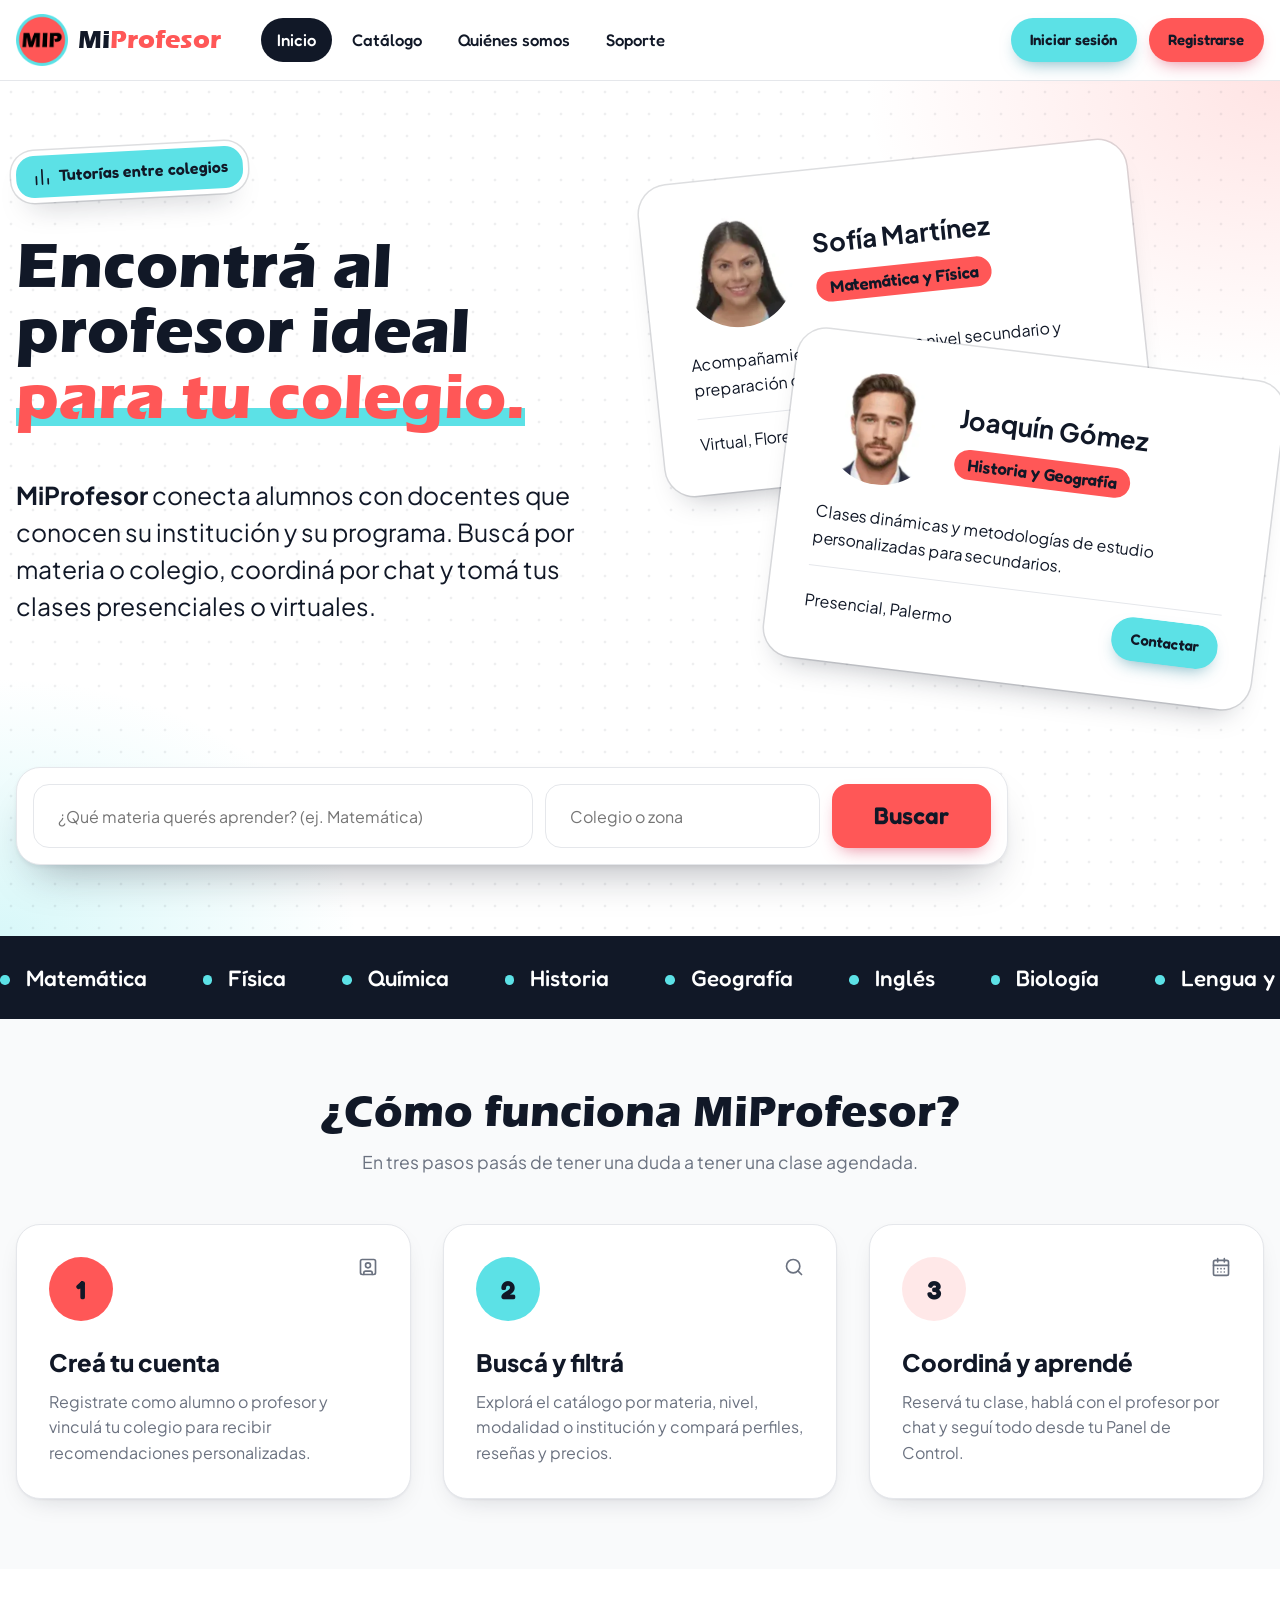
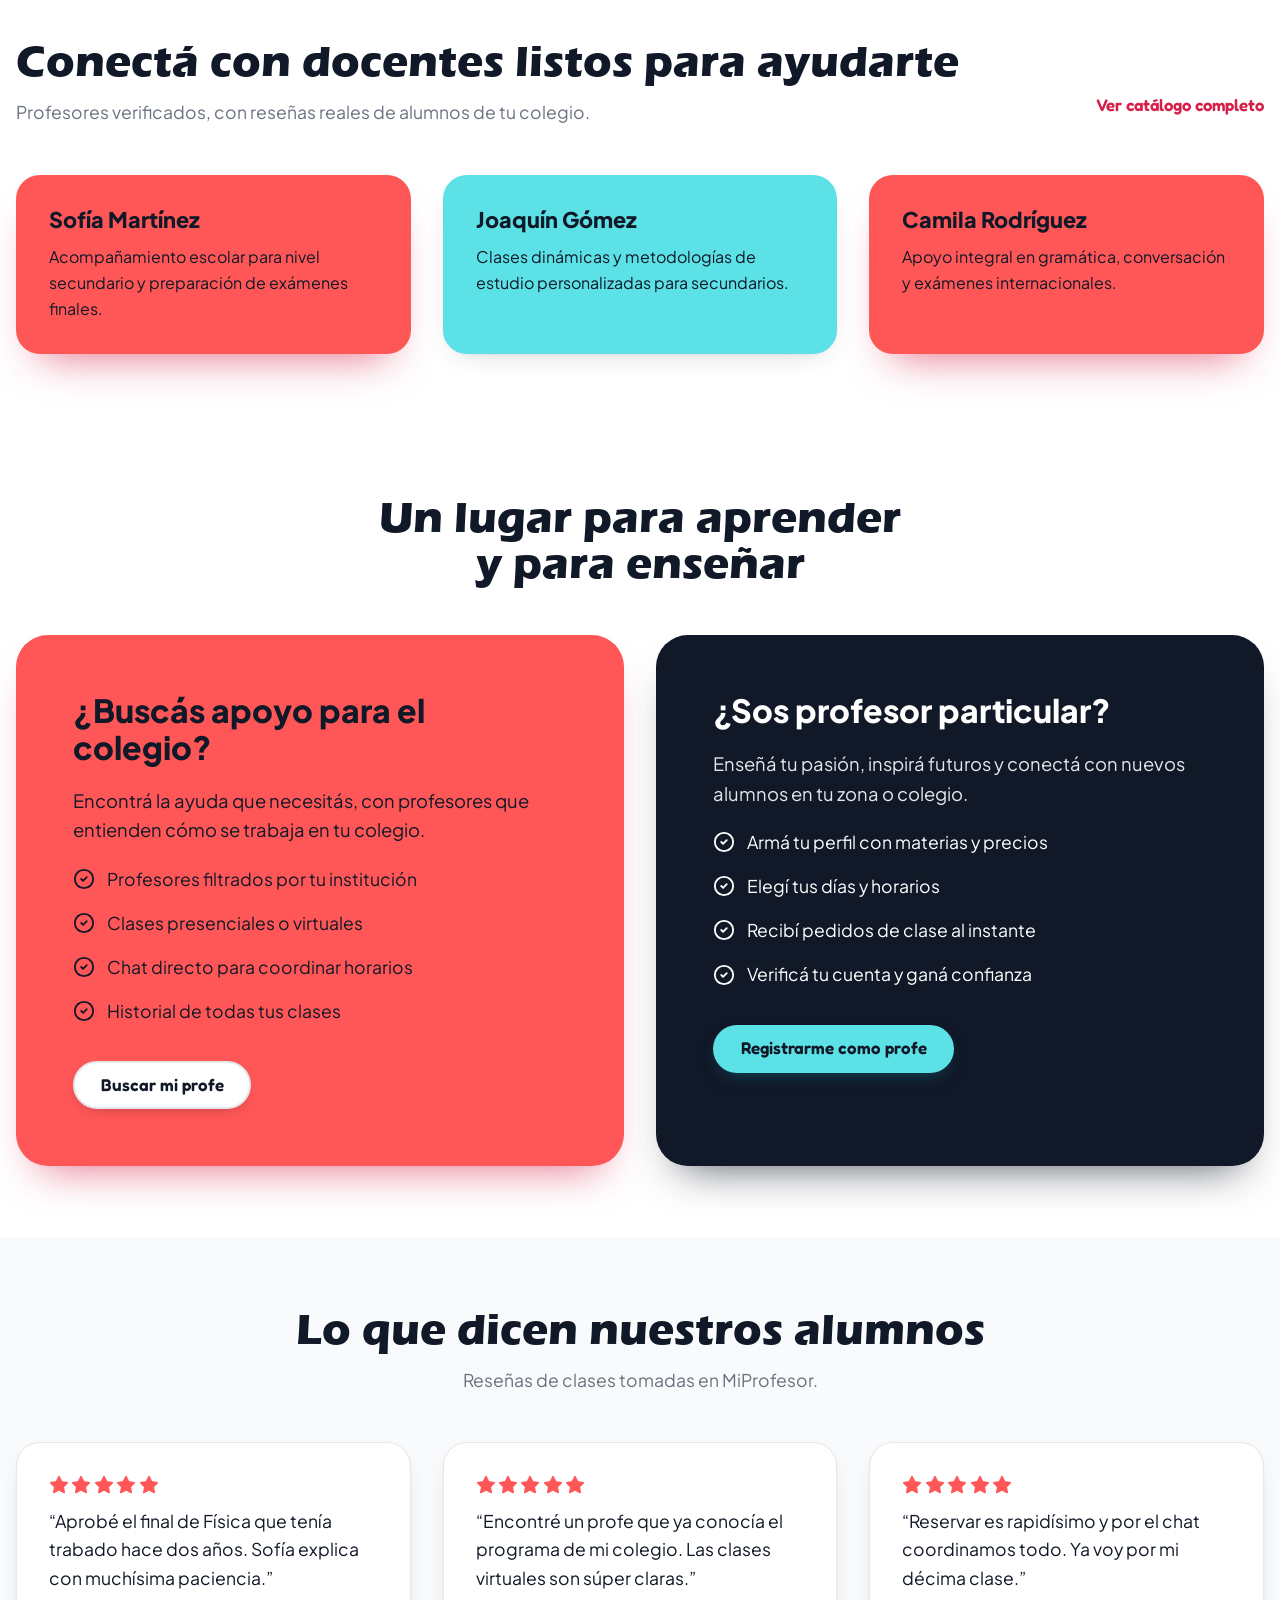
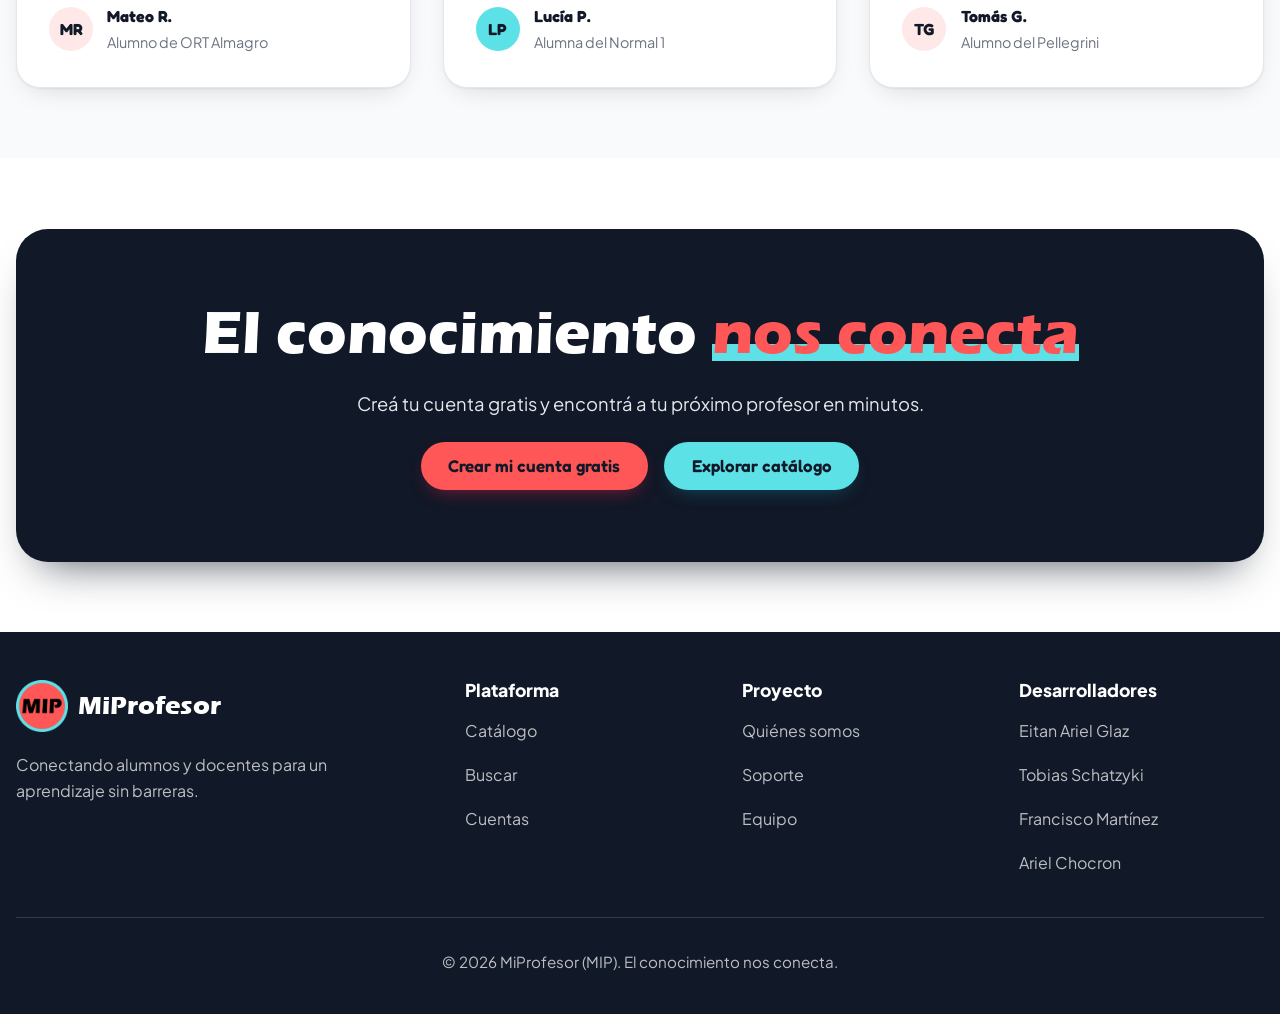
==== commit 4f8a8665: "Portada: nombres de las tarjetas sin h3 antes del h2 y más interlineado en la bajada Co-Authored-By:" ====
--- a/index.html
+++ b/index.html
@@ -35,7 +35,7 @@
                         <div>
                             <img src="img/sofia.webp" alt="Foto de Sofía Martínez">
                             <div>
-                                <h3><a href="perfil.html">Sofía Martínez</a></h3>
+                                <b><a href="perfil.html">Sofía Martínez</a></b>
                                 <span class="badge coral">Matemática y Física</span>
                             </div>
                         </div>
@@ -46,7 +46,7 @@
                         <div>
                             <img src="img/joaquin.webp" alt="Foto de Joaquín Gómez">
                             <div>
-                                <h3><a href="catalogo.html">Joaquín Gómez</a></h3>
+                                <b><a href="catalogo.html">Joaquín Gómez</a></b>
                                 <span class="badge coral">Historia y Geografía</span>
                             </div>
                         </div>
--- a/style.css
+++ b/style.css
@@ -285,7 +285,7 @@
 }
 
 /* Un nombre que lleva al perfil: 44px de toque sin agrandar la línea */
-:is(h3, .resena b) > a {
+:is(h3, .resena b, .plancha b) > a {
     display: inline-block;
     padding-block: .7rem;
     margin-block: -.7rem;
@@ -848,7 +848,7 @@
 .portada .contenedor > div > p {
     max-width: 40rem;
     font-size: clamp(1.15rem, .9rem + .8vw, 1.6rem);
-    line-height: 1.35;
+    line-height: 1.5;
 }
 
 .portada .plancha {
@@ -882,7 +882,8 @@
     object-fit: cover;
 }
 
-.portada .plancha h3 {
+.portada .plancha b {
+    display: block;
     font-size: 1.6rem;
 }
 
